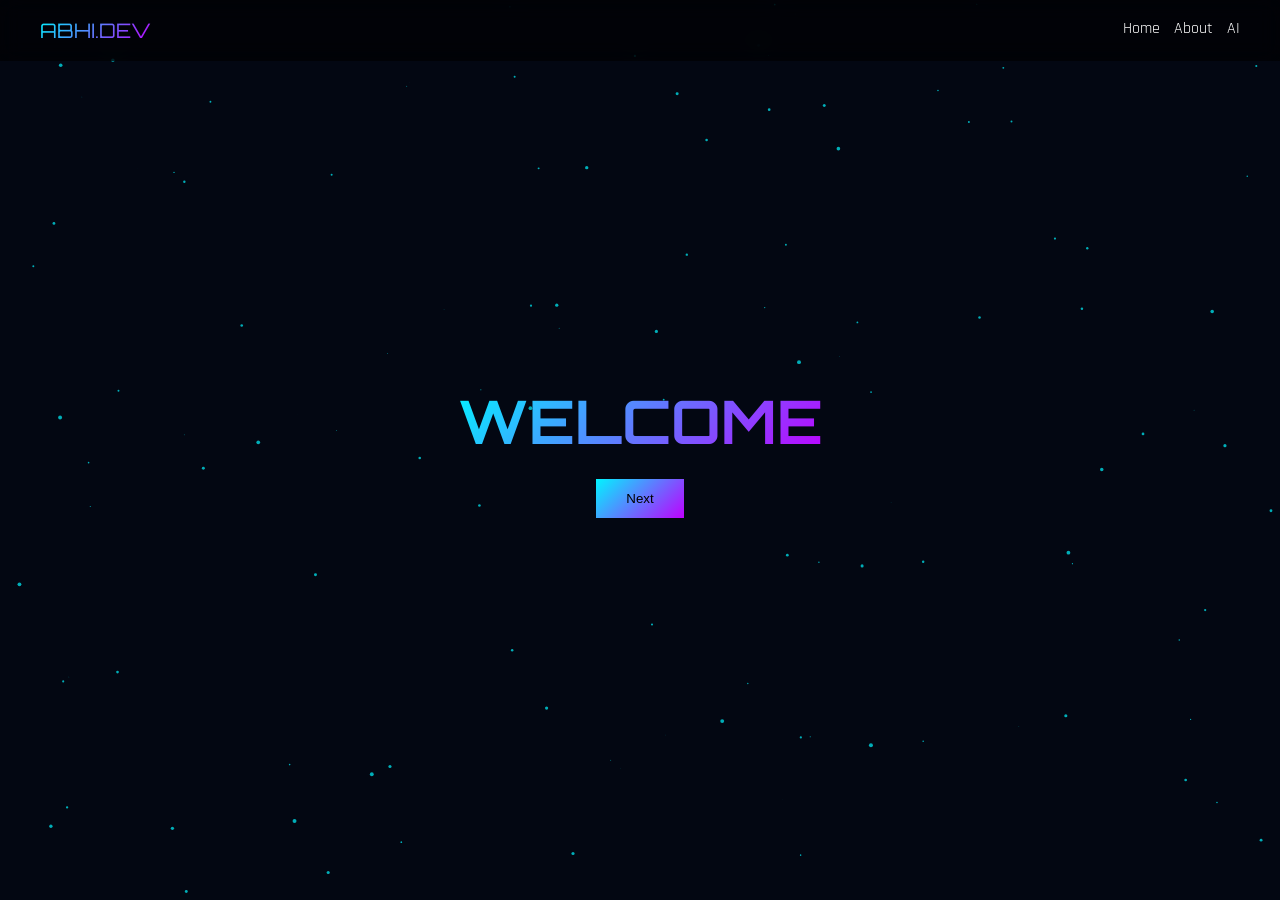
==== index.html @ 085ee29e "cinematic update" ====
<!DOCTYPE html>
<html lang="en">
<head>
<meta charset="UTF-8">
<meta name="viewport" content="width=device-width, initial-scale=1.0">
<title>ABHI.DEV — Advanced</title>

<link href="https://fonts.googleapis.com/css2?family=Orbitron:wght@400;700;900&family=Rajdhani:wght@300;400;600;700&display=swap" rel="stylesheet">

<style>
*{margin:0;padding:0;box-sizing:border-box}

:root{
  --c:#00f5ff;
  --p:#bf00ff;
  --g:#ffd700;
  --o:#ff6b00;
  --dk:#030712;
}

body{
  background:var(--dk);
  color:#fff;
  font-family:'Rajdhani',sans-serif;
  overflow:hidden;
}

/* FIXED GRADIENT */
.gtext{
  background:linear-gradient(135deg,var(--c),var(--p));
  -webkit-background-clip:text;
  background-clip:text;
  -webkit-text-fill-color:transparent;
  color:transparent;
}

/* NAV */
#nav{
  position:fixed;
  top:0;
  width:100%;
  padding:18px 40px;
  display:flex;
  justify-content:space-between;
  background:rgba(0,0,0,0.6);
  backdrop-filter:blur(10px);
  z-index:1000;
}

.nav-btn{
  margin-left:10px;
  cursor:pointer;
}

/* PAGE SYSTEM */
.page{
  position:absolute;
  inset:0;
  display:flex;
  justify-content:center;
  align-items:center;
  flex-direction:column;
  opacity:0;
  transition:0.4s;
}

.page.active{
  opacity:1;
}

/* TITLE */
.title{
  font-size:60px;
  font-family:'Orbitron';
}

/* BUTTON */
.btn{
  margin-top:20px;
  padding:12px 30px;
  border:none;
  cursor:pointer;
  background:linear-gradient(135deg,var(--c),var(--p));
  color:#000;
}

/* CANVAS BG */
canvas{
  position:absolute;
  inset:0;
  z-index:-1;
}
</style>
</head>

<body>

<!-- NAV -->
<div id="nav">
  <div class="gtext title" style="font-size:20px">ABHI.DEV</div>
  <div>
    <span class="nav-btn" onclick="go(0)">Home</span>
    <span class="nav-btn" onclick="go(1)">About</span>
    <span class="nav-btn" onclick="go(2)">AI</span>
  </div>
</div>

<!-- PAGES -->

<div class="page active" id="p0">
  <canvas id="c1"></canvas>
  <h1 class="title gtext">WELCOME</h1>
  <button class="btn" onclick="go(1)">Next</button>
</div>

<div class="page" id="p1">
  <h1 class="title gtext">ABOUT</h1>
  <p>UI/UX • AI • Web</p>
  <button class="btn" onclick="go(2)">Next</button>
</div>

<div class="page" id="p2">
  <h1 class="title gtext">AI SYSTEM</h1>
  <p>Auto Reply + Smart Bot Ready</p>
</div>

<script>

/* PAGE SYSTEM */
let cur=0;
const pages=document.querySelectorAll('.page');

function go(n){
  pages[cur].classList.remove('active');
  cur=n;
  pages[cur].classList.add('active');
}

/* CANVAS ANIMATION */
const c=document.getElementById('c1');
const ctx=c.getContext('2d');

function resize(){
  c.width=window.innerWidth;
  c.height=window.innerHeight;
}
resize();
window.onresize=resize;

let particles=[];
for(let i=0;i<120;i++){
  particles.push({
    x:Math.random()*c.width,
    y:Math.random()*c.height,
    r:Math.random()*2,
    s:Math.random()*1
  });
}

function draw(){
  ctx.clearRect(0,0,c.width,c.height);

  particles.forEach(p=>{
    ctx.fillStyle="rgba(0,245,255,0.7)";
    ctx.beginPath();
    ctx.arc(p.x,p.y,p.r,0,Math.PI*2);
    ctx.fill();

    p.y-=p.s;
    if(p.y<0){
      p.y=c.height;
      p.x=Math.random()*c.width;
    }
  });

  requestAnimationFrame(draw);
}
draw();

</script>

</body>
</html>
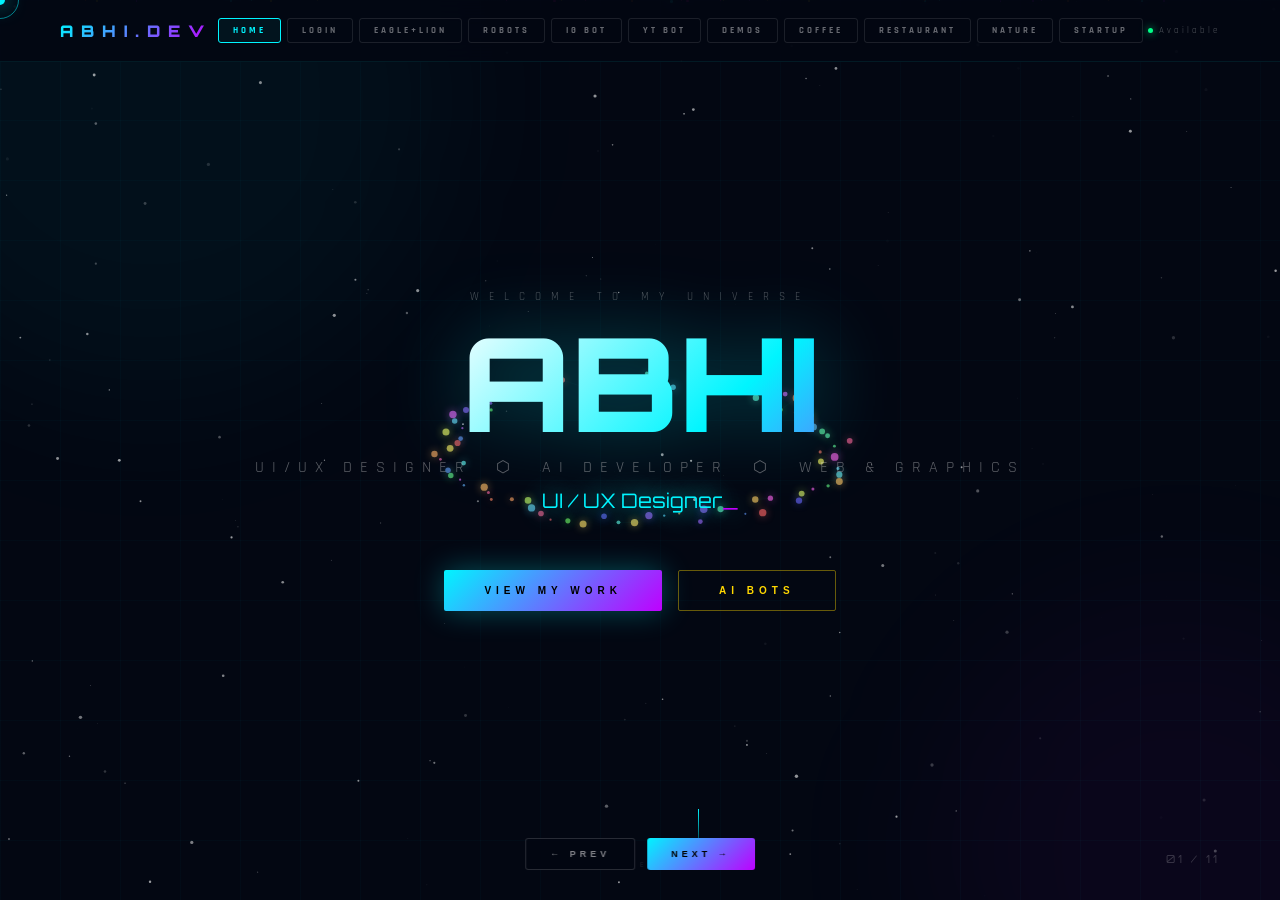
==== commit e7c02844: "mega ultra pro update" ====
--- a/index.html
+++ b/index.html
@@ -3,181 +3,1033 @@
 <head>
 <meta charset="UTF-8">
 <meta name="viewport" content="width=device-width, initial-scale=1.0">
-<title>ABHI.DEV — Advanced</title>
-
-<link href="https://fonts.googleapis.com/css2?family=Orbitron:wght@400;700;900&family=Rajdhani:wght@300;400;600;700&display=swap" rel="stylesheet">
-
+<title>ABHI.DEV — Ultra Pro Portfolio</title>
+<link href="https://fonts.googleapis.com/css2?family=Orbitron:wght@400;700;900&family=Rajdhani:wght@300;400;600;700&family=Cinzel:wght@400;700&display=swap" rel="stylesheet">
 <style>
 *{margin:0;padding:0;box-sizing:border-box}
-
-:root{
-  --c:#00f5ff;
-  --p:#bf00ff;
-  --g:#ffd700;
-  --o:#ff6b00;
-  --dk:#030712;
-}
-
-body{
-  background:var(--dk);
-  color:#fff;
-  font-family:'Rajdhani',sans-serif;
-  overflow:hidden;
-}
-
-/* FIXED GRADIENT */
-.gtext{
-  background:linear-gradient(135deg,var(--c),var(--p));
-  -webkit-background-clip:text;
-  background-clip:text;
-  -webkit-text-fill-color:transparent;
-  color:transparent;
-}
-
+:root{--c:#00f5ff;--p:#bf00ff;--pk:#ff00a8;--g:#ffd700;--o:#ff6b00;--r:#ff2244;--gr:#00ff88;--dk:#030712}
+html,body{width:100%;height:100%;overflow:hidden;background:var(--dk);color:#fff;font-family:'Rajdhani',sans-serif;cursor:none}
+/* CURSOR */
+#cur{position:fixed;width:10px;height:10px;background:var(--c);border-radius:50%;pointer-events:none;z-index:9999;transform:translate(-50%,-50%);box-shadow:0 0 20px var(--c)}
+#cur-r{position:fixed;width:38px;height:38px;border:1px solid rgba(0,245,255,0.5);border-radius:50%;pointer-events:none;z-index:9998;transform:translate(-50%,-50%);transition:all 0.1s}
+/* MAIN CONTAINER */
+#app{position:fixed;inset:0;overflow:hidden}
+/* PAGE SYSTEM */
+.page{position:absolute;inset:0;display:flex;align-items:center;justify-content:center;opacity:0;pointer-events:none;transition:opacity 0.1s}
+.page.active{opacity:1;pointer-events:all}
+/* TRANSITION OVERLAY */
+#trans{position:fixed;inset:0;z-index:5000;pointer-events:none;overflow:hidden}
+.trans-slice{position:absolute;top:0;width:12.5%;height:100%;background:var(--c);transform:scaleY(0);transform-origin:bottom}
 /* NAV */
-#nav{
-  position:fixed;
-  top:0;
-  width:100%;
-  padding:18px 40px;
-  display:flex;
-  justify-content:space-between;
-  background:rgba(0,0,0,0.6);
-  backdrop-filter:blur(10px);
-  z-index:1000;
-}
-
-.nav-btn{
-  margin-left:10px;
-  cursor:pointer;
-}
-
-/* PAGE SYSTEM */
-.page{
-  position:absolute;
-  inset:0;
-  display:flex;
-  justify-content:center;
-  align-items:center;
-  flex-direction:column;
-  opacity:0;
-  transition:0.4s;
-}
-
-.page.active{
-  opacity:1;
-}
-
-/* TITLE */
-.title{
-  font-size:60px;
-  font-family:'Orbitron';
-}
-
-/* BUTTON */
-.btn{
-  margin-top:20px;
-  padding:12px 30px;
-  border:none;
-  cursor:pointer;
-  background:linear-gradient(135deg,var(--c),var(--p));
-  color:#000;
-}
-
-/* CANVAS BG */
-canvas{
-  position:absolute;
-  inset:0;
-  z-index:-1;
-}
+#nav{position:fixed;top:0;width:100%;z-index:1000;padding:18px 60px;display:flex;justify-content:space-between;align-items:center;background:rgba(3,7,18,0.9);backdrop-filter:blur(20px);border-bottom:1px solid rgba(0,245,255,0.08)}
+.logo{font-family:'Orbitron',monospace;font-size:16px;font-weight:900;letter-spacing:8px;background:linear-gradient(135deg,var(--c),var(--p));-webkit-background-clip:text;-webkit-text-fill-color:transparent;cursor:pointer}
+.nav-links{display:flex;gap:6px}
+.nav-btn{padding:6px 14px;border-radius:3px;font-size:9px;letter-spacing:3px;text-transform:uppercase;font-weight:700;cursor:pointer;border:1px solid rgba(255,255,255,0.1);background:transparent;color:rgba(255,255,255,0.4);transition:all 0.3s}
+.nav-btn:hover,.nav-btn.active{border-color:var(--c);color:var(--c);background:rgba(0,245,255,0.05)}
+.nav-status{display:flex;align-items:center;gap:6px;font-size:9px;letter-spacing:3px;color:rgba(255,255,255,0.3)}
+.sdot{width:5px;height:5px;border-radius:50%;background:var(--gr);box-shadow:0 0 8px var(--gr);animation:sdotA 2s infinite}
+@keyframes sdotA{0%,100%{opacity:1}50%{opacity:0.3}}
+/* BG */
+.bg-fixed{position:fixed;inset:0;z-index:0}
+.bg-grid{position:fixed;inset:0;z-index:0;background-image:linear-gradient(rgba(0,245,255,0.025) 1px,transparent 1px),linear-gradient(90deg,rgba(0,245,255,0.025) 1px,transparent 1px);background-size:60px 60px}
+.bg-orb{position:absolute;border-radius:50%;filter:blur(80px);animation:orbD ease-in-out infinite alternate}
+@keyframes orbD{from{transform:scale(1)}to{transform:scale(1.3) translate(15px,15px)}}
+#pts{position:fixed;inset:0;z-index:1;pointer-events:none}
+.pt{position:absolute;border-radius:50%;animation:ptR linear infinite}
+@keyframes ptR{0%{transform:translateY(100vh);opacity:0}10%{opacity:1}90%{opacity:0.3}100%{transform:translateY(-50px);opacity:0}}
+
+/* ============================================
+   PAGE 0 — CINEMATIC INTRO
+   ============================================ */
+#p0{background:transparent;flex-direction:column;text-align:center}
+#p0 canvas{position:absolute;inset:0;z-index:1}
+.intro-content{position:relative;z-index:10;text-align:center}
+.intro-greeting{font-size:11px;letter-spacing:10px;color:rgba(255,255,255,0.3);text-transform:uppercase;margin-bottom:20px;animation:fadeUp 1s 0.5s both}
+.intro-name{font-family:'Orbitron',monospace;font-size:clamp(60px,12vw,130px);font-weight:900;line-height:0.9;margin-bottom:16px;animation:heroIn 1.2s 0.8s cubic-bezier(0.16,1,0.3,1) both}
+.intro-name-text{background:linear-gradient(135deg,#fff 0%,var(--c) 30%,var(--p) 60%,var(--g) 100%);-webkit-background-clip:text;-webkit-text-fill-color:transparent;background-size:300%;animation:nameShift 4s ease infinite;filter:drop-shadow(0 0 40px rgba(0,245,255,0.3))}
+@keyframes nameShift{0%{background-position:0%}50%{background-position:100%}100%{background-position:0%}}
+@keyframes heroIn{from{opacity:0;transform:translateY(60px) scale(0.8)}to{opacity:1;transform:translateY(0) scale(1)}}
+.intro-role{font-size:clamp(11px,1.6vw,16px);letter-spacing:8px;text-transform:uppercase;color:rgba(255,255,255,0.35);margin-bottom:10px;animation:fadeUp 1s 1.2s both}
+.intro-typed{font-family:'Orbitron',monospace;font-size:clamp(13px,1.8vw,20px);color:var(--c);text-shadow:0 0 25px var(--c);margin-bottom:50px;min-height:32px;animation:fadeUp 1s 1.5s both}
+.intro-btns{display:flex;gap:16px;justify-content:center;flex-wrap:wrap;animation:fadeUp 1s 1.8s both}
+.btn-main{padding:14px 40px;border-radius:2px;font-size:10px;letter-spacing:5px;text-transform:uppercase;font-weight:700;cursor:pointer;border:none;background:linear-gradient(135deg,var(--c),var(--p));color:#000;transition:all 0.3s;box-shadow:0 0 30px rgba(0,245,255,0.3)}
+.btn-main:hover{transform:translateY(-4px);box-shadow:0 0 50px rgba(0,245,255,0.6)}
+.btn-ghost2{padding:14px 40px;border-radius:2px;font-size:10px;letter-spacing:5px;text-transform:uppercase;font-weight:700;cursor:pointer;background:transparent;color:var(--g);border:1px solid rgba(255,215,0,0.4);transition:all 0.3s}
+.btn-ghost2:hover{background:rgba(255,215,0,0.08);box-shadow:0 0 30px rgba(255,215,0,0.3);transform:translateY(-4px)}
+@keyframes fadeUp{from{opacity:0;transform:translateY(25px)}to{opacity:1;transform:translateY(0)}}
+/* SCROLL HINT */
+.scroll-hint{position:absolute;bottom:30px;left:50%;transform:translateX(-50%);display:flex;flex-direction:column;align-items:center;gap:6px;z-index:10;animation:fadeUp 1s 2.5s both}
+.sh-line{width:1px;height:45px;background:linear-gradient(var(--c),transparent);animation:shP 2s ease-in-out infinite}
+@keyframes shP{0%,100%{opacity:1;transform:scaleY(1)}50%{opacity:0.3;transform:scaleY(0.5)}}
+.sh-txt{font-size:8px;letter-spacing:5px;color:rgba(255,255,255,0.15);text-transform:uppercase}
+
+/* ============================================
+   PAGE 1 — 3D LOGIN
+   ============================================ */
+#p1{perspective:1000px}
+.login-scene{width:100%;height:100%;display:flex;align-items:center;justify-content:center;position:relative}
+.login-card{width:420px;padding:56px 48px;border-radius:16px;background:rgba(5,8,20,0.95);border:1px solid rgba(0,245,255,0.2);position:relative;overflow:hidden;transform:rotateY(0deg);transition:transform 0.3s;box-shadow:0 0 80px rgba(0,245,255,0.08),0 0 40px rgba(191,0,255,0.05)}
+.login-card:hover{transform:rotateY(3deg) rotateX(2deg)}
+.lc-glow{position:absolute;inset:0;background:conic-gradient(transparent,rgba(0,245,255,0.04),transparent,rgba(191,0,255,0.04),transparent);animation:lcSpin 12s linear infinite}
+@keyframes lcSpin{to{transform:rotate(360deg)}}
+.lc-inner{position:relative;z-index:2}
+.lc-logo{font-family:'Orbitron',monospace;font-size:22px;font-weight:900;letter-spacing:6px;text-align:center;margin-bottom:8px;background:linear-gradient(135deg,var(--c),var(--p));-webkit-background-clip:text;-webkit-text-fill-color:transparent}
+.lc-sub{font-size:10px;letter-spacing:4px;text-align:center;color:rgba(255,255,255,0.3);text-transform:uppercase;margin-bottom:40px}
+.lc-corner{position:absolute;width:16px;height:16px;border-color:var(--c);border-style:solid;opacity:0.5}
+.lc-tl{top:16px;left:16px;border-width:1px 0 0 1px}.lc-tr{top:16px;right:16px;border-width:1px 1px 0 0}
+.lc-bl{bottom:16px;left:16px;border-width:0 0 1px 1px}.lc-br{bottom:16px;right:16px;border-width:0 1px 1px 0}
+.lc-field{margin-bottom:20px}
+.lc-label{font-size:9px;letter-spacing:4px;text-transform:uppercase;color:rgba(0,245,255,0.6);margin-bottom:8px;display:block}
+.lc-input{width:100%;padding:13px 16px;background:rgba(0,245,255,0.04);border:1px solid rgba(0,245,255,0.2);border-radius:4px;color:#fff;font-family:'Rajdhani',sans-serif;font-size:14px;outline:none;transition:all 0.3s}
+.lc-input:focus{border-color:var(--c);box-shadow:0 0 20px rgba(0,245,255,0.1);background:rgba(0,245,255,0.06)}
+.lc-input::placeholder{color:rgba(255,255,255,0.2);font-size:12px}
+.lc-btn{width:100%;padding:14px;border-radius:4px;background:linear-gradient(135deg,var(--c),var(--p));color:#000;font-family:'Orbitron',monospace;font-size:11px;letter-spacing:4px;font-weight:700;cursor:pointer;border:none;margin-top:8px;transition:all 0.3s;text-transform:uppercase}
+.lc-btn:hover{transform:translateY(-2px);box-shadow:0 0 30px rgba(0,245,255,0.4)}
+.lc-divider{text-align:center;margin:24px 0;font-size:10px;letter-spacing:3px;color:rgba(255,255,255,0.2)}
+.lc-social{display:flex;gap:12px}
+.lc-soc-btn{flex:1;padding:11px;border-radius:4px;border:1px solid rgba(255,255,255,0.1);background:transparent;color:rgba(255,255,255,0.5);font-size:10px;letter-spacing:2px;cursor:pointer;transition:all 0.3s;text-transform:uppercase}
+.lc-soc-btn:hover{border-color:var(--c);color:var(--c)}
+.lc-footer{text-align:center;margin-top:24px;font-size:11px;color:rgba(255,255,255,0.3)}
+.lc-footer a{color:var(--c);text-decoration:none;cursor:pointer}
+/* Floating orbs around login */
+.login-orb{position:absolute;border-radius:50%;filter:blur(60px);pointer-events:none;animation:orbD ease-in-out infinite alternate}
+
+/* ============================================
+   PAGE 2 — EAGLE & LION ANIMATION
+   ============================================ */
+#p2 canvas{position:absolute;inset:0;z-index:2}
+.p2-content{position:relative;z-index:10;text-align:center;pointer-events:none}
+.p2-title{font-family:'Orbitron',monospace;font-size:clamp(28px,5vw,60px);font-weight:900;background:linear-gradient(135deg,var(--g),var(--o));-webkit-background-clip:text;-webkit-text-fill-color:transparent;text-shadow:none;margin-bottom:12px}
+.p2-sub{font-size:12px;letter-spacing:6px;color:rgba(255,255,255,0.3);text-transform:uppercase}
+
+/* ============================================
+   PAGE 3 — ROBOTS BATTLE
+   ============================================ */
+#p3 canvas{position:absolute;inset:0;z-index:2}
+.p3-ui{position:relative;z-index:10;text-align:center;pointer-events:none}
+
+/* ============================================
+   PAGE 4 — INSTAGRAM AI BOT
+   ============================================ */
+#p4{flex-direction:column}
+.bot-header{text-align:center;margin-bottom:40px}
+.bot-title{font-family:'Orbitron',monospace;font-size:clamp(22px,3vw,36px);font-weight:900;margin-bottom:8px}
+.ig-title{background:linear-gradient(135deg,#f09433,#e6683c,#dc2743,#cc2366,#bc1888);-webkit-background-clip:text;-webkit-text-fill-color:transparent}
+.bot-desc{font-size:12px;letter-spacing:3px;color:rgba(255,255,255,0.3);text-transform:uppercase}
+.bot-grid{display:grid;grid-template-columns:1fr 1fr;gap:20px;width:100%;max-width:900px}
+.bot-panel{padding:28px;border-radius:10px;background:rgba(5,8,20,0.9);border:1px solid rgba(255,255,255,0.08);position:relative;overflow:hidden}
+.bot-panel::before{content:'';position:absolute;top:0;left:0;right:0;height:1px;background:linear-gradient(90deg,transparent,var(--bp),transparent)}
+.bp-ig{--bp:#e6683c}.bp-ig::before{background:linear-gradient(90deg,transparent,#e6683c,transparent)}
+.bp-tox{--bp:var(--r)}.bp-tox::before{background:linear-gradient(90deg,transparent,var(--r),transparent)}
+.bp-rep{--bp:var(--gr)}.bp-rep::before{background:linear-gradient(90deg,transparent,var(--gr),transparent)}
+.bp-stat{--bp:var(--c)}.bp-stat::before{background:linear-gradient(90deg,transparent,var(--c),transparent)}
+.panel-title{font-family:'Orbitron',monospace;font-size:12px;font-weight:700;letter-spacing:2px;margin-bottom:16px;display:flex;align-items:center;gap:8px}
+.panel-dot{width:8px;height:8px;border-radius:50%;animation:sdotA 1.5s infinite}
+.comment-feed{display:flex;flex-direction:column;gap:8px;max-height:160px;overflow:hidden}
+.comment{display:flex;align-items:flex-start;gap:10px;padding:8px 12px;border-radius:6px;font-size:12px;animation:commentIn 0.5s ease both}
+@keyframes commentIn{from{opacity:0;transform:translateX(-20px)}to{opacity:1;transform:translateX(0)}}
+.comment.toxic{background:rgba(255,34,68,0.08);border:1px solid rgba(255,34,68,0.2)}
+.comment.normal{background:rgba(0,255,136,0.05);border:1px solid rgba(0,255,136,0.1)}
+.comment.deleted{background:rgba(255,34,68,0.04);border:1px solid rgba(255,34,68,0.1);opacity:0.4;text-decoration:line-through}
+.c-avatar{width:28px;height:28px;border-radius:50%;flex-shrink:0;display:flex;align-items:center;justify-content:center;font-size:12px;font-weight:700}
+.c-name{font-size:10px;letter-spacing:1px;font-weight:700;margin-bottom:2px}
+.c-text{color:rgba(255,255,255,0.6);font-size:11px;line-height:1.4}
+.c-badge{font-size:8px;padding:2px 6px;border-radius:3px;margin-left:6px;letter-spacing:1px;vertical-align:middle}
+.badge-toxic{background:rgba(255,34,68,0.2);color:var(--r);border:1px solid rgba(255,34,68,0.3)}
+.badge-del{background:rgba(255,34,68,0.1);color:rgba(255,34,68,0.6)}
+.badge-ok{background:rgba(0,255,136,0.1);color:var(--gr)}
+.reply-preview{margin-top:12px;padding:10px;background:rgba(0,245,255,0.04);border-radius:6px;border:1px solid rgba(0,245,255,0.1)}
+.rp-label{font-size:9px;letter-spacing:3px;color:var(--c);margin-bottom:6px;text-transform:uppercase}
+.rp-text{font-size:12px;color:rgba(255,255,255,0.6);line-height:1.5}
+.typing-dots{display:inline-flex;gap:3px;margin-left:4px}
+.typing-dots span{width:4px;height:4px;border-radius:50%;background:var(--c);animation:tdot 1s ease-in-out infinite}
+.typing-dots span:nth-child(2){animation-delay:0.2s}
+.typing-dots span:nth-child(3){animation-delay:0.4s}
+@keyframes tdot{0%,100%{transform:translateY(0);opacity:0.4}50%{transform:translateY(-4px);opacity:1}}
+.stat-grid{display:grid;grid-template-columns:1fr 1fr;gap:10px}
+.stat-box{padding:14px;background:rgba(0,245,255,0.04);border-radius:6px;border:1px solid rgba(0,245,255,0.1);text-align:center}
+.stat-num{font-family:'Orbitron',monospace;font-size:24px;font-weight:900;color:var(--c);text-shadow:0 0 15px var(--c)}
+.stat-lbl{font-size:9px;letter-spacing:2px;color:rgba(255,255,255,0.3);margin-top:4px;text-transform:uppercase}
+.lang-wrap{display:flex;flex-wrap:wrap;gap:6px;margin-top:10px}
+.lang-tag{padding:3px 10px;border-radius:3px;font-size:9px;letter-spacing:1px;background:rgba(255,255,255,0.04);border:1px solid rgba(255,255,255,0.08);color:rgba(255,255,255,0.4)}
+.lang-tag.active{border-color:var(--gr);color:var(--gr);background:rgba(0,255,136,0.06)}
+
+/* ============================================
+   PAGE 5 — YOUTUBE AI BOT
+   ============================================ */
+#p5{flex-direction:column}
+.yt-title{background:linear-gradient(135deg,#ff0000,#ff4444);-webkit-background-clip:text;-webkit-text-fill-color:transparent}
+.yt-panel{background:rgba(5,8,20,0.9);border:1px solid rgba(255,0,0,0.15);border-radius:10px;padding:24px;position:relative;overflow:hidden}
+.yt-panel::before{content:'';position:absolute;top:0;left:0;right:0;height:1px;background:linear-gradient(90deg,transparent,#ff0000,transparent)}
+.yt-comment{display:flex;gap:10px;padding:10px 12px;border-radius:6px;margin-bottom:8px;font-size:12px;animation:commentIn 0.5s ease both}
+.yt-comment.toxic{background:rgba(255,0,0,0.06);border:1px solid rgba(255,0,0,0.15)}
+.yt-comment.replied{background:rgba(0,255,136,0.04);border:1px solid rgba(0,255,136,0.1)}
+.yt-comment.deleted{opacity:0.3;text-decoration:line-through;background:rgba(255,0,0,0.03)}
+.yt-avatar{width:32px;height:32px;border-radius:50%;display:flex;align-items:center;justify-content:center;font-size:14px;flex-shrink:0}
+.yt-reply{margin-top:8px;padding:8px 12px;background:rgba(255,255,255,0.03);border-radius:4px;border-left:2px solid var(--c);font-size:11px;color:rgba(255,255,255,0.5)}
+.bot-badge{display:inline-flex;align-items:center;gap:4px;padding:2px 8px;border-radius:3px;font-size:8px;letter-spacing:2px;background:rgba(0,245,255,0.08);border:1px solid rgba(0,245,255,0.2);color:var(--c);margin-bottom:12px}
+.bot-badge-dot{width:5px;height:5px;border-radius:50%;background:var(--c);box-shadow:0 0 6px var(--c);animation:sdotA 1s infinite}
+
+/* ============================================
+   PAGE 6 — DEMO WEBSITES (4 types)
+   ============================================ */
+#p6{flex-direction:column;padding-top:80px}
+.demo-grid{display:grid;grid-template-columns:repeat(4,1fr);gap:16px;width:100%;max-width:1200px}
+.demo-card{border-radius:10px;overflow:hidden;cursor:pointer;transition:all 0.4s cubic-bezier(0.16,1,0.3,1);border:1px solid rgba(255,255,255,0.06);position:relative}
+.demo-card:hover{transform:translateY(-12px) scale(1.03)}
+.demo-thumb{height:160px;position:relative;overflow:hidden;display:flex;align-items:center;justify-content:center;font-size:48px}
+.demo-info{padding:16px}
+.demo-type{font-size:8px;letter-spacing:3px;text-transform:uppercase;margin-bottom:6px;display:block}
+.demo-name{font-family:'Orbitron',monospace;font-size:12px;font-weight:700;color:#fff;margin-bottom:4px}
+.demo-desc{font-size:11px;color:rgba(255,255,255,0.4);line-height:1.5}
+.demo-btn{display:block;margin:12px 16px 16px;padding:8px;border-radius:3px;text-align:center;font-size:9px;letter-spacing:3px;text-transform:uppercase;font-weight:700;cursor:pointer;border:none;transition:all 0.3s}
+/* Coffee */
+.dc{--dc:#c8860a}.dc .demo-thumb{background:linear-gradient(135deg,#1a0f00,#2d1800)}.dc .demo-type{color:#c8860a}.dc:hover{border-color:rgba(200,134,10,0.4);box-shadow:0 20px 60px rgba(200,134,10,0.15)}.dc .demo-btn{background:linear-gradient(135deg,#c8860a,#ff6b00);color:#000}
+/* Restaurant */
+.dr{--dr:#ff4444}.dr .demo-thumb{background:linear-gradient(135deg,#180000,#280a0a)}.dr .demo-type{color:#ff4444}.dr:hover{border-color:rgba(255,68,68,0.4);box-shadow:0 20px 60px rgba(255,68,68,0.15)}.dr .demo-btn{background:linear-gradient(135deg,#ff4444,#ff0000);color:#fff}
+/* Nature */
+.dn{--dn:#00ff88}.dn .demo-thumb{background:linear-gradient(135deg,#001a0a,#001f10)}.dn .demo-type{color:#00ff88}.dn:hover{border-color:rgba(0,255,136,0.4);box-shadow:0 20px 60px rgba(0,255,136,0.15)}.dn .demo-btn{background:linear-gradient(135deg,#00ff88,#00cc6a);color:#000}
+/* Tech Startup */
+.dt{--dt:var(--c)}.dt .demo-thumb{background:linear-gradient(135deg,#00080a,#001015)}.dt .demo-type{color:var(--c)}.dt:hover{border-color:rgba(0,245,255,0.4);box-shadow:0 20px 60px rgba(0,245,255,0.15)}.dt .demo-btn{background:linear-gradient(135deg,var(--c),var(--p));color:#000}
+
+/* ============================================
+   PAGE 7 — COFFEE SHOP DEMO
+   ============================================ */
+#p7{flex-direction:column;overflow-y:auto;padding-top:80px}
+.coffee-hero{width:100%;text-align:center;padding:60px 40px;position:relative}
+.coffee-logo{font-family:'Cinzel',serif;font-size:clamp(36px,6vw,72px);font-weight:700;color:var(--g);text-shadow:0 0 40px rgba(255,215,0,0.4),0 0 80px rgba(255,107,0,0.2);letter-spacing:6px;margin-bottom:8px;animation:coffeePulse 3s ease-in-out infinite alternate}
+@keyframes coffeePulse{from{text-shadow:0 0 30px rgba(255,215,0,0.3)}to{text-shadow:0 0 60px rgba(255,215,0,0.7),0 0 100px rgba(255,107,0,0.3)}}
+.coffee-tagline{font-size:14px;letter-spacing:6px;color:rgba(255,200,100,0.5);text-transform:uppercase;margin-bottom:40px}
+.coffee-canvas{display:block;margin:0 auto}
+.coffee-menu{display:grid;grid-template-columns:repeat(3,1fr);gap:20px;max-width:800px;margin:30px auto 0}
+.cm-item{padding:24px;border-radius:10px;background:rgba(20,12,2,0.9);border:1px solid rgba(200,134,10,0.2);text-align:center;transition:all 0.3s;cursor:pointer}
+.cm-item:hover{transform:translateY(-6px);border-color:rgba(200,134,10,0.5);box-shadow:0 15px 40px rgba(200,134,10,0.15)}
+.cm-emoji{font-size:36px;margin-bottom:10px}
+.cm-name{font-family:'Cinzel',serif;font-size:14px;color:var(--g);margin-bottom:4px}
+.cm-desc{font-size:11px;color:rgba(255,200,100,0.4);margin-bottom:10px}
+.cm-price{font-family:'Orbitron',monospace;font-size:18px;color:var(--o);font-weight:700}
+
+/* ============================================
+   PAGE 8 — RESTAURANT DEMO
+   ============================================ */
+#p8{flex-direction:column;overflow-y:auto;padding-top:80px}
+.rest-hero{width:100%;text-align:center;padding:60px 40px}
+.rest-name{font-family:'Cinzel',serif;font-size:clamp(32px,5vw,64px);font-weight:700;background:linear-gradient(135deg,#fff,#ff4444,#ffd700);-webkit-background-clip:text;-webkit-text-fill-color:transparent;letter-spacing:4px;margin-bottom:8px}
+.rest-tag{font-size:12px;letter-spacing:6px;color:rgba(255,68,68,0.5);text-transform:uppercase;margin-bottom:40px}
+.rest-menu{display:grid;grid-template-columns:repeat(2,1fr);gap:20px;max-width:800px;margin:0 auto}
+.rm-item{display:flex;gap:16px;padding:20px;border-radius:10px;background:rgba(20,2,2,0.9);border:1px solid rgba(255,68,68,0.15);transition:all 0.3s;cursor:pointer}
+.rm-item:hover{transform:translateX(6px);border-color:rgba(255,68,68,0.4)}
+.rm-emoji{font-size:40px;flex-shrink:0}
+.rm-info .rm-name{font-family:'Cinzel',serif;font-size:14px;color:#fff;margin-bottom:4px}
+.rm-info .rm-desc{font-size:11px;color:rgba(255,255,255,0.35);margin-bottom:8px;line-height:1.5}
+.rm-price{font-family:'Orbitron',monospace;font-size:16px;color:#ff4444;font-weight:700}
+
+/* ============================================
+   PAGE 9 — NATURE / PORTFOLIO
+   ============================================ */
+#p9 canvas{position:absolute;inset:0;z-index:2}
+.nature-content{position:relative;z-index:10;text-align:center}
+.nature-title{font-family:'Cinzel',serif;font-size:clamp(30px,5vw,64px);font-weight:700;background:linear-gradient(135deg,#00ff88,#00cc6a,#ffffff);-webkit-background-clip:text;-webkit-text-fill-color:transparent;margin-bottom:10px}
+.nature-sub{font-size:12px;letter-spacing:5px;color:rgba(0,255,136,0.4);text-transform:uppercase;margin-bottom:32px}
+
+/* ============================================
+   PAGE 10 — TECH STARTUP DEMO
+   ============================================ */
+#p10{flex-direction:column}
+.startup-hero{text-align:center;max-width:700px}
+.startup-badge{display:inline-block;padding:5px 16px;border-radius:50px;border:1px solid var(--c);font-size:9px;letter-spacing:5px;color:var(--c);text-transform:uppercase;margin-bottom:20px;animation:sdotA 2s infinite}
+.startup-title{font-family:'Orbitron',monospace;font-size:clamp(28px,5vw,60px);font-weight:900;line-height:1.05;margin-bottom:16px}
+.startup-title span{background:linear-gradient(135deg,var(--c),var(--p));-webkit-background-clip:text;-webkit-text-fill-color:transparent}
+.startup-desc{font-size:14px;color:rgba(255,255,255,0.4);line-height:1.8;margin-bottom:36px}
+.startup-stats{display:flex;gap:40px;justify-content:center;margin-bottom:36px}
+.ss-item{text-align:center}
+.ss-num{font-family:'Orbitron',monospace;font-size:32px;font-weight:900;background:linear-gradient(135deg,var(--c),var(--g));-webkit-background-clip:text;-webkit-text-fill-color:transparent}
+.ss-lbl{font-size:9px;letter-spacing:3px;color:rgba(255,255,255,0.3);margin-top:4px;text-transform:uppercase}
+.startup-btns{display:flex;gap:14px;justify-content:center}
+.sb-main{padding:14px 36px;border-radius:3px;background:linear-gradient(135deg,var(--c),var(--p));color:#000;font-size:10px;letter-spacing:4px;text-transform:uppercase;font-weight:700;cursor:pointer;border:none;transition:all 0.3s}
+.sb-main:hover{transform:translateY(-3px);box-shadow:0 0 40px rgba(0,245,255,0.4)}
+.sb-ghost{padding:14px 36px;border-radius:3px;background:transparent;color:var(--c);border:1px solid rgba(0,245,255,0.3);font-size:10px;letter-spacing:4px;text-transform:uppercase;font-weight:700;cursor:pointer;transition:all 0.3s}
+.sb-ghost:hover{background:rgba(0,245,255,0.06)}
+
+/* NEXT/PREV BUTTONS */
+.page-nav{position:fixed;bottom:30px;left:50%;transform:translateX(-50%);display:flex;gap:12px;z-index:2000}
+.pn-btn{padding:10px 24px;border-radius:3px;font-size:9px;letter-spacing:4px;text-transform:uppercase;font-weight:700;cursor:pointer;border:1px solid rgba(255,255,255,0.15);background:rgba(3,7,18,0.8);color:rgba(255,255,255,0.5);transition:all 0.3s;backdrop-filter:blur(10px)}
+.pn-btn:hover{border-color:var(--c);color:var(--c)}
+.pn-btn.next-btn{background:linear-gradient(135deg,var(--c),var(--p));color:#000;border:none}
+.pn-btn.next-btn:hover{transform:translateY(-2px);box-shadow:0 0 20px rgba(0,245,255,0.4)}
+.page-counter{position:fixed;bottom:34px;right:60px;font-family:'Orbitron',monospace;font-size:11px;color:rgba(255,255,255,0.2);z-index:2000;letter-spacing:3px}
 </style>
 </head>
-
 <body>
+<div id="cur"></div><div id="cur-r"></div>
+
+<!-- BG -->
+<div class="bg-fixed">
+  <div class="bg-orb" style="width:600px;height:600px;background:rgba(0,245,255,0.04);top:-200px;left:-150px;animation-duration:9s"></div>
+  <div class="bg-orb" style="width:500px;height:500px;background:rgba(191,0,255,0.04);bottom:-200px;right:-150px;animation-duration:11s"></div>
+</div>
+<div class="bg-grid"></div>
+<div id="pts"></div>
 
 <!-- NAV -->
 <div id="nav">
-  <div class="gtext title" style="font-size:20px">ABHI.DEV</div>
-  <div>
-    <span class="nav-btn" onclick="go(0)">Home</span>
-    <span class="nav-btn" onclick="go(1)">About</span>
-    <span class="nav-btn" onclick="go(2)">AI</span>
-  </div>
-</div>
-
-<!-- PAGES -->
-
+  <div class="logo" onclick="goTo(0)">ABHI.DEV</div>
+  <div class="nav-links">
+    <div class="nav-btn active" onclick="goTo(0)">Home</div>
+    <div class="nav-btn" onclick="goTo(1)">Login</div>
+    <div class="nav-btn" onclick="goTo(2)">Eagle+Lion</div>
+    <div class="nav-btn" onclick="goTo(3)">Robots</div>
+    <div class="nav-btn" onclick="goTo(4)">IG Bot</div>
+    <div class="nav-btn" onclick="goTo(5)">YT Bot</div>
+    <div class="nav-btn" onclick="goTo(6)">Demos</div>
+    <div class="nav-btn" onclick="goTo(7)">Coffee</div>
+    <div class="nav-btn" onclick="goTo(8)">Restaurant</div>
+    <div class="nav-btn" onclick="goTo(9)">Nature</div>
+    <div class="nav-btn" onclick="goTo(10)">Startup</div>
+  </div>
+  <div class="nav-status"><div class="sdot"></div>Available</div>
+</div>
+
+<div id="app">
+<!-- TRANSITION -->
+<div id="trans">
+  <div class="trans-slice" id="ts0"></div><div class="trans-slice" id="ts1"></div>
+  <div class="trans-slice" id="ts2"></div><div class="trans-slice" id="ts3"></div>
+  <div class="trans-slice" id="ts4"></div><div class="trans-slice" id="ts5"></div>
+  <div class="trans-slice" id="ts6"></div><div class="trans-slice" id="ts7"></div>
+</div>
+
+<!-- PAGE 0: INTRO -->
 <div class="page active" id="p0">
-  <canvas id="c1"></canvas>
-  <h1 class="title gtext">WELCOME</h1>
-  <button class="btn" onclick="go(1)">Next</button>
-</div>
-
+  <canvas id="introCanvas" style="position:absolute;inset:0;z-index:1"></canvas>
+  <div class="intro-content">
+    <div class="intro-greeting">Welcome to my Universe</div>
+    <h1 class="intro-name"><span class="intro-name-text">ABHI</span></h1>
+    <p class="intro-role">UI/UX Designer &nbsp;⬡&nbsp; AI Developer &nbsp;⬡&nbsp; Web & Graphics</p>
+    <div class="intro-typed"><span id="typed"></span><span style="color:var(--p);animation:sdotA 1s infinite">_</span></div>
+    <div class="intro-btns">
+      <button class="btn-main" onclick="goTo(6)">View My Work</button>
+      <button class="btn-ghost2" onclick="goTo(4)">AI Bots</button>
+    </div>
+  </div>
+  <div class="scroll-hint"><div class="sh-line"></div><span class="sh-txt">Explore Pages</span></div>
+</div>
+
+<!-- PAGE 1: 3D LOGIN -->
 <div class="page" id="p1">
-  <h1 class="title gtext">ABOUT</h1>
-  <p>UI/UX • AI • Web</p>
-  <button class="btn" onclick="go(2)">Next</button>
-</div>
-
+  <div class="login-orb" style="width:300px;height:300px;background:rgba(0,245,255,0.06);top:10%;left:5%;animation-duration:8s"></div>
+  <div class="login-orb" style="width:250px;height:250px;background:rgba(191,0,255,0.06);bottom:10%;right:5%;animation-duration:10s"></div>
+  <div class="login-card">
+    <div class="lc-glow"></div>
+    <div class="lc-corner lc-tl"></div><div class="lc-corner lc-tr"></div>
+    <div class="lc-corner lc-bl"></div><div class="lc-corner lc-br"></div>
+    <div class="lc-inner">
+      <div class="lc-logo">ABHI.DEV</div>
+      <div class="lc-sub">Secure Portal &nbsp;✦&nbsp; Pro Access</div>
+      <div class="lc-field"><label class="lc-label">Email Address</label><input class="lc-input" type="email" placeholder="your@email.com"></div>
+      <div class="lc-field"><label class="lc-label">Password</label><input class="lc-input" type="password" placeholder="••••••••••"></div>
+      <button class="lc-btn">Access Portal →</button>
+      <div class="lc-divider">or continue with</div>
+      <div class="lc-social">
+        <button class="lc-soc-btn">Google</button>
+        <button class="lc-soc-btn">GitHub</button>
+        <button class="lc-soc-btn">Discord</button>
+      </div>
+      <div class="lc-footer">No account? <a onclick="goTo(10)">Get Started Free</a></div>
+    </div>
+  </div>
+</div>
+
+<!-- PAGE 2: EAGLE + LION -->
 <div class="page" id="p2">
-  <h1 class="title gtext">AI SYSTEM</h1>
-  <p>Auto Reply + Smart Bot Ready</p>
-</div>
+  <canvas id="eagleCanvas" style="position:absolute;inset:0;z-index:2"></canvas>
+  <div class="p2-content">
+    <div class="p2-title">POWER & FREEDOM</div>
+    <div class="p2-sub">Eagle Soars &nbsp;✦&nbsp; Lion Roars</div>
+  </div>
+</div>
+
+<!-- PAGE 3: ROBOTS -->
+<div class="page" id="p3">
+  <canvas id="robotCanvas" style="position:absolute;inset:0;z-index:2"></canvas>
+  <div class="p3-ui">
+    <div style="font-family:'Orbitron',monospace;font-size:clamp(24px,4vw,48px);font-weight:900;background:linear-gradient(135deg,var(--c),var(--p));-webkit-background-clip:text;-webkit-text-fill-color:transparent;margin-bottom:8px">ROBOT DUEL</div>
+    <div style="font-size:11px;letter-spacing:5px;color:rgba(255,255,255,0.3);text-transform:uppercase">AI vs AI — Ultimate Battle</div>
+  </div>
+</div>
+
+<!-- PAGE 4: INSTAGRAM BOT -->
+<div class="page" id="p4" style="padding-top:80px;flex-direction:column">
+  <div class="bot-header">
+    <div class="bot-badge"><div class="bot-badge-dot"></div>AI BOT ACTIVE</div>
+    <div class="bot-title ig-title">Instagram AI Bot</div>
+    <div class="bot-desc">Auto Reply • Toxic Delete • Multi-Language</div>
+  </div>
+  <div class="bot-grid">
+    <div class="bot-panel bp-tox">
+      <div class="panel-title"><div class="panel-dot" style="background:var(--r);box-shadow:0 0 8px var(--r)"></div>Toxic Detection</div>
+      <div class="comment-feed" id="ig-feed"></div>
+    </div>
+    <div class="bot-panel bp-rep">
+      <div class="panel-title"><div class="panel-dot" style="background:var(--gr);box-shadow:0 0 8px var(--gr)"></div>AI Auto Reply</div>
+      <div class="reply-preview">
+        <div class="rp-label">Generating Reply...</div>
+        <div class="rp-text" id="ai-reply">Analyzing sentiment<span class="typing-dots"><span></span><span></span><span></span></span></div>
+      </div>
+      <div style="margin-top:14px">
+        <div style="font-size:9px;letter-spacing:3px;color:rgba(255,255,255,0.3);margin-bottom:10px;text-transform:uppercase">Languages Supported</div>
+        <div class="lang-wrap" id="lang-wrap"></div>
+      </div>
+    </div>
+    <div class="bot-panel bp-stat" style="grid-column:1/-1">
+      <div class="panel-title"><div class="panel-dot" style="background:var(--c);box-shadow:0 0 8px var(--c)"></div>Bot Statistics</div>
+      <div class="stat-grid">
+        <div class="stat-box"><div class="stat-num" id="st1">0</div><div class="stat-lbl">Comments Scanned</div></div>
+        <div class="stat-box"><div class="stat-num" style="color:var(--r);text-shadow:0 0 15px var(--r)" id="st2">0</div><div class="stat-lbl">Toxic Deleted</div></div>
+        <div class="stat-box"><div class="stat-num" style="color:var(--gr);text-shadow:0 0 15px var(--gr)" id="st3">0</div><div class="stat-lbl">Auto Replied</div></div>
+        <div class="stat-box"><div class="stat-num" style="color:var(--g);text-shadow:0 0 15px var(--g)" id="st4">0</div><div class="stat-lbl">Languages Active</div></div>
+      </div>
+    </div>
+  </div>
+</div>
+
+<!-- PAGE 5: YOUTUBE BOT -->
+<div class="page" id="p5" style="padding-top:80px;flex-direction:column">
+  <div class="bot-header">
+    <div class="bot-badge"><div class="bot-badge-dot" style="background:#ff0000;box-shadow:0 0 6px #ff0000"></div>YT BOT ACTIVE</div>
+    <div class="bot-title yt-title">YouTube AI Bot</div>
+    <div class="bot-desc">Smart Replies • Toxic Removal • Global Languages</div>
+  </div>
+  <div style="display:grid;grid-template-columns:1fr 1fr;gap:20px;width:100%;max-width:900px">
+    <div class="yt-panel">
+      <div class="panel-title"><div class="panel-dot" style="background:#ff0000;box-shadow:0 0 8px #ff0000"></div>Live Comment Feed</div>
+      <div id="yt-feed"></div>
+    </div>
+    <div class="yt-panel">
+      <div class="panel-title"><div class="panel-dot" style="background:var(--gr);box-shadow:0 0 8px var(--gr)"></div>Bot Performance</div>
+      <div class="stat-grid">
+        <div class="stat-box"><div class="stat-num" style="color:#ff0000;text-shadow:0 0 15px #ff0000" id="yt1">0</div><div class="stat-lbl">Scanned</div></div>
+        <div class="stat-box"><div class="stat-num" style="color:var(--r);text-shadow:0 0 15px var(--r)" id="yt2">0</div><div class="stat-lbl">Deleted</div></div>
+        <div class="stat-box"><div class="stat-num" style="color:var(--gr);text-shadow:0 0 15px var(--gr)" id="yt3">0</div><div class="stat-lbl">Replied</div></div>
+        <div class="stat-box"><div class="stat-num" style="color:var(--g);text-shadow:0 0 15px var(--g)" id="yt4">47</div><div class="stat-lbl">Languages</div></div>
+      </div>
+      <div style="margin-top:14px;padding:12px;background:rgba(255,0,0,0.04);border-radius:6px;border:1px solid rgba(255,0,0,0.1)">
+        <div style="font-size:9px;letter-spacing:3px;color:rgba(255,0,0,0.6);margin-bottom:8px;text-transform:uppercase">AI Reply Preview</div>
+        <div style="font-size:12px;color:rgba(255,255,255,0.5);line-height:1.5" id="yt-reply">Scanning comment thread<span class="typing-dots"><span></span><span></span><span></span></span></div>
+      </div>
+    </div>
+  </div>
+</div>
+
+<!-- PAGE 6: DEMO GRID -->
+<div class="page" id="p6" style="flex-direction:column;padding-top:80px">
+  <div style="text-align:center;margin-bottom:36px">
+    <div style="font-size:10px;letter-spacing:6px;color:var(--c);text-transform:uppercase;margin-bottom:12px">Client Demos</div>
+    <h2 style="font-family:'Orbitron',monospace;font-size:clamp(24px,4vw,48px);font-weight:900;background:linear-gradient(135deg,#fff,rgba(255,255,255,0.5));-webkit-background-clip:text;-webkit-text-fill-color:transparent">Demo Websites</h2>
+  </div>
+  <div class="demo-grid">
+    <div class="demo-card dc" onclick="goTo(7)">
+      <div class="demo-thumb"><canvas id="coffeeThumb" width="280" height="160"></canvas></div>
+      <div class="demo-info"><span class="demo-type" style="color:#c8860a">Coffee Shop</span><div class="demo-name">Aroma Café</div><div class="demo-desc">Premium coffee experience with 3D menu & atmosphere</div></div>
+      <button class="demo-btn">View Demo →</button>
+    </div>
+    <div class="demo-card dr" onclick="goTo(8)">
+      <div class="demo-thumb"><canvas id="restThumb" width="280" height="160"></canvas></div>
+      <div class="demo-info"><span class="demo-type" style="color:#ff4444">Restaurant</span><div class="demo-name">Spice Palace</div><div class="demo-desc">Fine dining website with animated menu & reservations</div></div>
+      <button class="demo-btn">View Demo →</button>
+    </div>
+    <div class="demo-card dn" onclick="goTo(9)">
+      <div class="demo-thumb"><canvas id="natureThumb" width="280" height="160"></canvas></div>
+      <div class="demo-info"><span class="demo-type" style="color:#00ff88">Nature/Travel</span><div class="demo-name">Wild Earth</div><div class="demo-desc">Nature portfolio with particle animations & parallax</div></div>
+      <button class="demo-btn">View Demo →</button>
+    </div>
+    <div class="demo-card dt" onclick="goTo(10)">
+      <div class="demo-thumb"><canvas id="techThumb" width="280" height="160"></canvas></div>
+      <div class="demo-info"><span class="demo-type" style="color:var(--c)">Tech Startup</span><div class="demo-name">NexGen AI</div><div class="demo-desc">SaaS landing page with 3D elements & conversion focus</div></div>
+      <button class="demo-btn">View Demo →</button>
+    </div>
+  </div>
+</div>
+
+<!-- PAGE 7: COFFEE SHOP -->
+<div class="page" id="p7" style="flex-direction:column;padding-top:80px;overflow-y:auto;background:linear-gradient(180deg,#030712 0%,#0d0600 100%)">
+  <div class="coffee-hero">
+    <div style="font-size:10px;letter-spacing:8px;color:rgba(200,134,10,0.5);text-transform:uppercase;margin-bottom:12px">Est. 2020 &nbsp;✦&nbsp; Hyderabad</div>
+    <div class="coffee-logo">☕ AROMA CAFÉ</div>
+    <div class="coffee-tagline">Where Every Sip Tells a Story</div>
+    <canvas id="coffeeCanvas" class="coffee-canvas" width="300" height="120"></canvas>
+  </div>
+  <div class="coffee-menu">
+    <div class="cm-item"><div class="cm-emoji">☕</div><div class="cm-name">Espresso</div><div class="cm-desc">Rich & Bold Italian Roast</div><div class="cm-price">₹120</div></div>
+    <div class="cm-item"><div class="cm-emoji">🧋</div><div class="cm-name">Caramel Latte</div><div class="cm-desc">Smooth Caramel Heaven</div><div class="cm-price">₹180</div></div>
+    <div class="cm-item"><div class="cm-emoji">🍫</div><div class="cm-name">Mocha Dream</div><div class="cm-desc">Chocolate Coffee Fusion</div><div class="cm-price">₹200</div></div>
+    <div class="cm-item"><div class="cm-emoji">🧊</div><div class="cm-name">Cold Brew</div><div class="cm-desc">Chilled & Refreshing</div><div class="cm-price">₹160</div></div>
+    <div class="cm-item"><div class="cm-emoji">🍰</div><div class="cm-name">Tiramisu</div><div class="cm-desc">Italian Coffee Cake</div><div class="cm-price">₹250</div></div>
+    <div class="cm-item"><div class="cm-emoji">🫖</div><div class="cm-name">Matcha Latte</div><div class="cm-desc">Japanese Green Tea</div><div class="cm-price">₹190</div></div>
+  </div>
+</div>
+
+<!-- PAGE 8: RESTAURANT -->
+<div class="page" id="p8" style="flex-direction:column;padding-top:80px;overflow-y:auto;background:linear-gradient(180deg,#030712 0%,#100000 100%)">
+  <div class="rest-hero">
+    <div style="font-size:10px;letter-spacing:8px;color:rgba(255,68,68,0.4);text-transform:uppercase;margin-bottom:12px">Fine Dining &nbsp;✦&nbsp; Hyderabad</div>
+    <div class="rest-name">🍽️ SPICE PALACE</div>
+    <div class="rest-tag">Authentic Flavors &nbsp;•&nbsp; Royal Experience</div>
+  </div>
+  <div class="rest-menu">
+    <div class="rm-item"><div class="rm-emoji">🍛</div><div class="rm-info"><div class="rm-name">Butter Chicken</div><div class="rm-desc">Creamy tomato gravy with tender chicken</div><div class="rm-price">₹320</div></div></div>
+    <div class="rm-item"><div class="rm-emoji">🫓</div><div class="rm-info"><div class="rm-name">Garlic Naan</div><div class="rm-desc">Fresh tandoor bread with herbs</div><div class="rm-price">₹80</div></div></div>
+    <div class="rm-item"><div class="rm-emoji">🥘</div><div class="rm-info"><div class="rm-name">Biryani Royal</div><div class="rm-desc">Hyderabadi dum biryani, aromatic basmati</div><div class="rm-price">₹380</div></div></div>
+    <div class="rm-item"><div class="rm-emoji">🍢</div><div class="rm-info"><div class="rm-name">Seekh Kebab</div><div class="rm-desc">Minced lamb on skewer, tandoor grilled</div><div class="rm-price">₹280</div></div></div>
+    <div class="rm-item"><div class="rm-emoji">🌮</div><div class="rm-info"><div class="rm-name">Paneer Tikka</div><div class="rm-desc">Cottage cheese marinated & grilled</div><div class="rm-price">₹260</div></div></div>
+    <div class="rm-item"><div class="rm-emoji">🍮</div><div class="rm-info"><div class="rm-name">Gulab Jamun</div><div class="rm-desc">Soft milk dumplings in rose syrup</div><div class="rm-price">₹120</div></div></div>
+  </div>
+</div>
+
+<!-- PAGE 9: NATURE -->
+<div class="page" id="p9">
+  <canvas id="natureCanvas" style="position:absolute;inset:0;z-index:2"></canvas>
+  <div class="nature-content">
+    <div class="nature-title">🌿 WILD EARTH</div>
+    <div class="nature-sub">Experience the Beauty of Nature</div>
+    <button class="btn-main" onclick="goTo(6)" style="margin-top:20px">Back to Demos</button>
+  </div>
+</div>
+
+<!-- PAGE 10: STARTUP -->
+<div class="page" id="p10">
+  <canvas id="startupCanvas" style="position:absolute;inset:0;z-index:2"></canvas>
+  <div class="startup-hero" style="position:relative;z-index:10">
+    <div class="startup-badge">🚀 Now in Beta</div>
+    <h1 class="startup-title">Build Smarter with <span>AI Power</span></h1>
+    <p class="startup-desc">NexGen AI — the platform that automates your workflow, supercharges your team, and delivers results 10x faster than traditional tools.</p>
+    <div class="startup-stats">
+      <div class="ss-item"><div class="ss-num">10K+</div><div class="ss-lbl">Users</div></div>
+      <div class="ss-item"><div class="ss-num">99.9%</div><div class="ss-lbl">Uptime</div></div>
+      <div class="ss-item"><div class="ss-num">50ms</div><div class="ss-lbl">Response</div></div>
+    </div>
+    <div class="startup-btns">
+      <button class="sb-main">Start Free Trial</button>
+      <button class="sb-ghost">Watch Demo</button>
+    </div>
+  </div>
+</div>
+</div><!-- /app -->
+
+<!-- PAGE NAV -->
+<div class="page-nav">
+  <button class="pn-btn" id="prevBtn" onclick="navigate(-1)">← Prev</button>
+  <button class="pn-btn next-btn" id="nextBtn" onclick="navigate(1)">Next →</button>
+</div>
+<div class="page-counter" id="pageCounter">01 / 11</div>
 
 <script>
-
-/* PAGE SYSTEM */
-let cur=0;
-const pages=document.querySelectorAll('.page');
-
-function go(n){
-  pages[cur].classList.remove('active');
-  cur=n;
-  pages[cur].classList.add('active');
-}
-
-/* CANVAS ANIMATION */
-const c=document.getElementById('c1');
-const ctx=c.getContext('2d');
-
-function resize(){
-  c.width=window.innerWidth;
-  c.height=window.innerHeight;
-}
-resize();
-window.onresize=resize;
-
-let particles=[];
-for(let i=0;i<120;i++){
-  particles.push({
-    x:Math.random()*c.width,
-    y:Math.random()*c.height,
-    r:Math.random()*2,
-    s:Math.random()*1
-  });
-}
-
-function draw(){
-  ctx.clearRect(0,0,c.width,c.height);
-
-  particles.forEach(p=>{
-    ctx.fillStyle="rgba(0,245,255,0.7)";
-    ctx.beginPath();
-    ctx.arc(p.x,p.y,p.r,0,Math.PI*2);
-    ctx.fill();
-
-    p.y-=p.s;
-    if(p.y<0){
-      p.y=c.height;
-      p.x=Math.random()*c.width;
+// ============================================================
+// CORE PAGE SYSTEM
+// ============================================================
+let currentPage=0,totalPages=11,transitioning=false;
+const pages=Array.from({length:totalPages},(_,i)=>document.getElementById('p'+i));
+const navBtns=document.querySelectorAll('.nav-btn');
+const slices=Array.from({length:8},(_,i)=>document.getElementById('ts'+i));
+const transColors=[
+  'var(--c)','var(--p)','var(--pk)','var(--g)','var(--o)','var(--r)','var(--gr)','var(--c)',
+  '#ff6b6b','#ffd700','var(--p)','var(--c)'
+];
+
+function goTo(n){
+  if(transitioning||n===currentPage||n<0||n>=totalPages)return;
+  transitioning=true;
+  const color=transColors[n]||'var(--c)';
+  slices.forEach((s,i)=>{s.style.background=color;s.style.transition=`transform ${0.25+i*0.03}s cubic-bezier(0.7,0,0.3,1)`;s.style.transformOrigin='bottom';s.style.transform='scaleY(1)'});
+  setTimeout(()=>{
+    pages[currentPage].classList.remove('active');
+    currentPage=n;
+    pages[currentPage].classList.add('active');
+    navBtns.forEach((b,i)=>b.classList.toggle('active',i===n));
+    document.getElementById('pageCounter').textContent=String(n+1).padStart(2,'0')+' / '+String(totalPages).padStart(2,'0');
+    onPageEnter(n);
+    setTimeout(()=>{
+      slices.forEach((s,i)=>{s.style.transformOrigin='top';s.style.transition=`transform ${0.2+i*0.02}s cubic-bezier(0.7,0,0.3,1) ${i*0.03}s`;s.style.transform='scaleY(0)'});
+      setTimeout(()=>transitioning=false,600);
+    },150);
+  },350);
+}
+function navigate(dir){goTo(currentPage+dir)}
+document.addEventListener('keydown',e=>{if(e.key==='ArrowRight'||e.key==='ArrowDown')navigate(1);if(e.key==='ArrowLeft'||e.key==='ArrowUp')navigate(-1)});
+let touchSX=0;
+document.addEventListener('touchstart',e=>touchSX=e.touches[0].clientX);
+document.addEventListener('touchend',e=>{const dx=e.changedTouches[0].clientX-touchSX;if(Math.abs(dx)>60)navigate(dx<0?1:-1)});
+
+// CURSOR
+const cur=document.getElementById('cur'),ring=document.getElementById('cur-r');
+let mx=0,my=0,rx=0,ry=0;
+document.addEventListener('mousemove',e=>{mx=e.clientX;my=e.clientY;cur.style.left=mx+'px';cur.style.top=my+'px'});
+(function aR(){rx+=(mx-rx)*0.1;ry+=(my-ry)*0.1;ring.style.left=rx+'px';ring.style.top=ry+'px';requestAnimationFrame(aR)})();
+document.addEventListener('mouseover',e=>{if(e.target.matches('a,button,.nav-btn,.demo-card,.cm-item,.rm-item')){cur.style.transform='translate(-50%,-50%) scale(2.5)';ring.style.borderColor='rgba(255,215,0,0.7)'}else{cur.style.transform='translate(-50%,-50%) scale(1)';ring.style.borderColor='rgba(0,245,255,0.5)'}});
+
+// PARTICLES
+const ptc=document.getElementById('pts');
+['#00f5ff','#bf00ff','#ff00a8','#ffd700','#ff6b00'].forEach(c=>{
+  for(let j=0;j<6;j++){const pt=document.createElement('div');pt.className='pt';const s=Math.random()*2.5+0.5;pt.style.cssText=`width:${s}px;height:${s}px;background:${c};left:${Math.random()*100}%;animation-duration:${Math.random()*18+8}s;animation-delay:${Math.random()*12}s;box-shadow:0 0 ${s*5}px ${c}`;ptc.appendChild(pt)}
+});
+
+// ============================================================
+// PAGE ENTER HOOKS
+// ============================================================
+const initialized={};
+function onPageEnter(n){
+  if(!initialized[n]){initialized[n]=true;initPage(n)}
+}
+function initPage(n){
+  if(n===0)initIntro();
+  if(n===2)initEagle();
+  if(n===3)initRobots();
+  if(n===4)initIGBot();
+  if(n===5)initYTBot();
+  if(n===6)initDemoThumbs();
+  if(n===7)initCoffee();
+  if(n===9)initNature();
+  if(n===10)initStartup();
+}
+
+// ============================================================
+// P0: INTRO CANVAS — Particle orbit
+// ============================================================
+function initIntro(){
+  const cv=document.getElementById('introCanvas');cv.width=window.innerWidth;cv.height=window.innerHeight;
+  const ctx=cv.getContext('2d'),W=cv.width,H=cv.height;
+  const stars=Array.from({length:200},()=>({x:Math.random()*W,y:Math.random()*H,r:Math.random()*1.5+0.2,speed:Math.random()*0.3+0.05,twinkle:Math.random()*Math.PI*2}));
+  const orbitPts=Array.from({length:80},(_,i)=>{const a=i/80*Math.PI*2;return{a,r:180+Math.random()*40,speed:0.002+Math.random()*0.001,size:Math.random()*3+1,hue:Math.random()*360}});
+  let t=0;
+  // Typing
+  const phrases=['UI / UX Designer','AI Developer','Web & Graphics','Creative Freelancer','Your Next Partner'];
+  let pi=0,ci=0,del=false;
+  const tel=document.getElementById('typed');
+  function typeIt(){if(!tel)return;const w=phrases[pi];if(!del){tel.textContent=w.slice(0,++ci);if(ci===w.length){del=true;setTimeout(typeIt,2000);return}}else{tel.textContent=w.slice(0,--ci);if(ci===0){del=false;pi=(pi+1)%phrases.length}}setTimeout(typeIt,del?45:100)}
+  typeIt();
+  function frame(){
+    ctx.clearRect(0,0,W,H);
+    // Stars
+    stars.forEach(s=>{s.twinkle+=0.02;const o=0.3+Math.sin(s.twinkle)*0.3;ctx.fillStyle=`rgba(255,255,255,${o})`;ctx.beginPath();ctx.arc(s.x,s.y,s.r,0,Math.PI*2);ctx.fill();s.y-=s.speed;if(s.y<0){s.y=H;s.x=Math.random()*W}});
+    // Orbiting particles
+    const cx=W/2,cy=H/2;
+    orbitPts.forEach(p=>{
+      p.a+=p.speed;
+      const x=cx+p.r*Math.cos(p.a),y=cy+p.r*Math.sin(p.a)*0.35;
+      ctx.shadowBlur=8;ctx.shadowColor=`hsla(${p.hue},100%,70%,0.8)`;
+      ctx.fillStyle=`hsla(${p.hue},100%,70%,0.6)`;
+      ctx.beginPath();ctx.arc(x,y,p.size,0,Math.PI*2);ctx.fill();
+    });
+    // Connections
+    ctx.shadowBlur=0;
+    orbitPts.forEach((a,i)=>{if(i%5===0){const b=orbitPts[(i+1)%orbitPts.length];const ax=cx+a.r*Math.cos(a.a),ay=cy+a.r*Math.sin(a.a)*0.35;const bx=cx+b.r*Math.cos(b.a),by2=cy+b.r*Math.sin(b.a)*0.35;ctx.strokeStyle='rgba(0,245,255,0.05)';ctx.lineWidth=0.5;ctx.beginPath();ctx.moveTo(ax,ay);ctx.lineTo(bx,by2);ctx.stroke()}});
+    t++;requestAnimationFrame(frame);
+  }
+  frame();
+}
+
+// ============================================================
+// P2: EAGLE + LION
+// ============================================================
+function initEagle(){
+  const cv=document.getElementById('eagleCanvas');cv.width=window.innerWidth;cv.height=window.innerHeight;
+  const ctx=cv.getContext('2d'),W=cv.width,H=cv.height;
+  let t=0;
+  // EAGLE path points
+  function drawEagle(ctx,x,y,scale,t){
+    const s=scale;
+    ctx.save();ctx.translate(x,y);
+    // Wing flap
+    const wFlap=Math.sin(t*0.08)*30;
+    ctx.shadowBlur=25;ctx.shadowColor='rgba(255,215,0,0.6)';
+    // Left wing
+    ctx.fillStyle='rgba(180,140,20,0.9)';
+    ctx.beginPath();ctx.moveTo(0,-10*s);ctx.quadraticCurveTo(-80*s,-50*s+wFlap,-140*s,-20*s+wFlap*1.5);ctx.quadraticCurveTo(-100*s,10*s,0,5*s);ctx.fill();
+    // Right wing
+    ctx.beginPath();ctx.moveTo(0,-10*s);ctx.quadraticCurveTo(80*s,-50*s+wFlap,140*s,-20*s+wFlap*1.5);ctx.quadraticCurveTo(100*s,10*s,0,5*s);ctx.fill();
+    // Wing details
+    ctx.strokeStyle='rgba(255,200,50,0.4)';ctx.lineWidth=1;
+    for(let i=0;i<5;i++){ctx.beginPath();ctx.moveTo(-i*20*s,-8*s);ctx.quadraticCurveTo(-40*s-i*15*s,-35*s+wFlap*0.8,-100*s-i*8*s,-15*s+wFlap);ctx.stroke()}
+    for(let i=0;i<5;i++){ctx.beginPath();ctx.moveTo(i*20*s,-8*s);ctx.quadraticCurveTo(40*s+i*15*s,-35*s+wFlap*0.8,100*s+i*8*s,-15*s+wFlap);ctx.stroke()}
+    // Body
+    ctx.fillStyle='rgba(140,100,10,0.95)';ctx.beginPath();ctx.ellipse(0,0,20*s,30*s,0,0,Math.PI*2);ctx.fill();
+    // Head (white)
+    ctx.fillStyle='rgba(240,235,220,0.95)';ctx.beginPath();ctx.ellipse(0,-32*s,14*s,16*s,0,0,Math.PI*2);ctx.fill();
+    // Beak
+    ctx.fillStyle='rgba(255,200,30,0.9)';ctx.beginPath();ctx.moveTo(12*s,-30*s);ctx.lineTo(22*s,-34*s);ctx.lineTo(12*s,-38*s);ctx.fill();
+    // Eye
+    ctx.fillStyle='rgba(255,200,0,0.9)';ctx.beginPath();ctx.arc(8*s,-34*s,3*s,0,Math.PI*2);ctx.fill();
+    ctx.fillStyle='#000';ctx.beginPath();ctx.arc(9*s,-34*s,1.5*s,0,Math.PI*2);ctx.fill();
+    // Talons
+    ctx.strokeStyle='rgba(180,140,20,0.8)';ctx.lineWidth=2*s;
+    ctx.beginPath();ctx.moveTo(-5*s,28*s);ctx.lineTo(-8*s,40*s);ctx.moveTo(-5*s,28*s);ctx.lineTo(-2*s,42*s);ctx.moveTo(5*s,28*s);ctx.lineTo(8*s,40*s);ctx.moveTo(5*s,28*s);ctx.lineTo(2*s,42*s);ctx.stroke();
+    ctx.restore();
+  }
+
+  function drawLion(ctx,x,y,scale,t){
+    const s=scale;
+    ctx.save();ctx.translate(x,y);
+    const roar=Math.sin(t*0.05)*5;
+    ctx.shadowBlur=30;ctx.shadowColor='rgba(255,150,0,0.7)';
+    // MANE (glowing)
+    for(let i=0;i<20;i++){
+      const a=i/20*Math.PI*2;const mr=55*s+Math.sin(t*0.04+i)*8*s;
+      const mx2=Math.cos(a)*mr,my2=Math.sin(a)*mr;
+      const hue=20+Math.sin(t*0.03+i*0.3)*15;
+      ctx.fillStyle=`hsla(${hue},90%,45%,0.7)`;
+      ctx.beginPath();ctx.ellipse(mx2,my2,10*s,18*s,a,0,Math.PI*2);ctx.fill();
     }
-  });
-
-  requestAnimationFrame(draw);
-}
-draw();
-
+    // Face
+    ctx.fillStyle='rgba(220,160,60,0.95)';ctx.beginPath();ctx.ellipse(0,0,48*s,44*s,0,0,Math.PI*2);ctx.fill();
+    // Forehead marking
+    ctx.fillStyle='rgba(180,120,30,0.6)';ctx.beginPath();ctx.ellipse(0,-20*s,20*s,15*s,0,0,Math.PI*2);ctx.fill();
+    // Eyes
+    [[- 18*s,-10*s],[18*s,-10*s]].forEach(([ex,ey])=>{
+      ctx.fillStyle='rgba(255,200,50,0.95)';ctx.beginPath();ctx.ellipse(ex,ey,10*s,8*s,0,0,Math.PI*2);ctx.fill();
+      ctx.fillStyle='rgba(50,20,0,0.9)';ctx.beginPath();ctx.ellipse(ex+1*s,ey,5*s,7*s,0,0,Math.PI*2);ctx.fill();
+      ctx.fillStyle='rgba(255,255,255,0.8)';ctx.beginPath();ctx.arc(ex+3*s,ey-2*s,2*s,0,Math.PI*2);ctx.fill();
+    });
+    // Nose
+    ctx.fillStyle='rgba(180,80,60,0.9)';ctx.beginPath();ctx.ellipse(0,8*s,10*s,7*s,0,0,Math.PI*2);ctx.fill();
+    // Mouth (roar)
+    ctx.strokeStyle='rgba(100,40,20,0.8)';ctx.lineWidth=2*s;
+    ctx.beginPath();ctx.moveTo(-8*s,14*s);ctx.quadraticCurveTo(0,22*s+roar,8*s,14*s);ctx.stroke();
+    // Whisker dots
+    ctx.fillStyle='rgba(255,255,255,0.5)';
+    [[-25*s,5*s],[-30*s,10*s],[-28*s,15*s],[25*s,5*s],[30*s,10*s],[28*s,15*s]].forEach(([wx,wy])=>{ctx.beginPath();ctx.arc(wx,wy,1.5*s,0,Math.PI*2);ctx.fill()});
+    // Ears
+    ctx.fillStyle='rgba(200,140,50,0.9)';
+    [[-40*s,-38*s],[40*s,-38*s]].forEach(([ex,ey])=>{ctx.beginPath();ctx.moveTo(ex,ey);ctx.lineTo(ex-12*s,ey-20*s);ctx.lineTo(ex+12*s,ey-20*s);ctx.fill()});
+    ctx.restore();
+  }
+
+  // Sky gradient
+  function drawSky(ctx,W,H,t){
+    const sky=ctx.createLinearGradient(0,0,0,H);sky.addColorStop(0,'#020408');sky.addColorStop(0.4,'#080510');sky.addColorStop(0.7,'#120800');sky.addColorStop(1,'#1a0c00');ctx.fillStyle=sky;ctx.fillRect(0,0,W,H);
+    // Stars
+    ctx.fillStyle='rgba(255,255,255,0.4)';
+    for(let i=0;i<60;i++){const sx=(i*137)%W,sy=(i*97)%H*0.5;const so=0.3+Math.sin(t*0.03+i)*0.3;ctx.globalAlpha=so;ctx.fillRect(sx,sy,1,1)}ctx.globalAlpha=1;
+    // Ground
+    const grd=ctx.createLinearGradient(0,H*0.7,0,H);grd.addColorStop(0,'rgba(30,15,0,0.8)');grd.addColorStop(1,'rgba(10,5,0,0.95)');ctx.fillStyle=grd;ctx.fillRect(0,H*0.7,W,H*0.3);
+    // Savanna trees (silhouette)
+    ctx.fillStyle='rgba(5,3,0,0.95)';
+    [[W*0.1,H*0.7,60,80],[W*0.85,H*0.7,50,70],[W*0.6,H*0.72,40,60]].forEach(([tx,ty,tw,th])=>{ctx.fillRect(tx-tw/2,ty-th,tw,th)});
+  }
+
+  const eaglePath={x:W*0.3,y:H*0.25,vx:0.8,vy:0.2};
+  function frame(){
+    ctx.clearRect(0,0,W,H);
+    drawSky(ctx,W,H,t);
+    // GOLDEN SUN GLOW
+    const sun=ctx.createRadialGradient(W*0.5,H*0.15,0,W*0.5,H*0.15,200);
+    sun.addColorStop(0,'rgba(255,200,50,0.15)');sun.addColorStop(1,'transparent');
+    ctx.fillStyle=sun;ctx.fillRect(0,0,W,H);
+    // Flying eagle path
+    eaglePath.x+=eaglePath.vx;eaglePath.y+=eaglePath.vy*Math.sin(t*0.01);
+    if(eaglePath.x>W*0.7){eaglePath.vx*=-1}if(eaglePath.x<W*0.2){eaglePath.vx*=-1}
+    const eagleX=W*0.5+Math.sin(t*0.015)*W*0.25,eagleY=H*0.2+Math.sin(t*0.008)*H*0.1;
+    // Eagle glow trail
+    for(let i=5;i>0;i--){
+      const tx2=eagleX-eaglePath.vx*i*8,ty2=eagleY;
+      ctx.globalAlpha=i*0.04;drawEagle(ctx,tx2,ty2,0.9,t);ctx.globalAlpha=1;
+    }
+    drawEagle(ctx,eagleX,eagleY,0.9,t);
+    // LION (static, right side)
+    const lionX=W*0.72,lionY=H*0.72;
+    // Lion body glow
+    ctx.shadowBlur=40;ctx.shadowColor='rgba(255,150,0,0.3)';
+    // Simple body
+    ctx.fillStyle='rgba(180,130,40,0.9)';
+    ctx.beginPath();ctx.ellipse(lionX,lionY+20,70,50,0,0,Math.PI*2);ctx.fill();
+    ctx.shadowBlur=0;
+    drawLion(ctx,lionX,lionY,1,t);
+    // ROAR PARTICLES from lion
+    if(t%3===0){ctx.fillStyle=`rgba(255,${100+Math.random()*100},0,0.4)`;for(let i=0;i<2;i++){const rx=lionX+Math.random()*60-30,ry=lionY-20+Math.random()*20;ctx.beginPath();ctx.arc(rx,ry,Math.random()*3+1,0,Math.PI*2);ctx.fill()}}
+    // POWER TEXT
+    ctx.shadowBlur=20;ctx.shadowColor='rgba(255,200,50,0.8)';
+    ctx.fillStyle='rgba(255,200,50,0.1)';ctx.font=`bold ${80+Math.sin(t*0.02)*5}px Orbitron,monospace`;ctx.textAlign='center';ctx.fillText('POWER',W/2,H*0.92);
+    ctx.shadowBlur=0;ctx.textAlign='left';
+    t++;requestAnimationFrame(frame);
+  }
+  frame();
+}
+
+// ============================================================
+// P3: ROBOT DUEL
+// ============================================================
+function initRobots(){
+  const cv=document.getElementById('robotCanvas');cv.width=window.innerWidth;cv.height=window.innerHeight;
+  const ctx=cv.getContext('2d'),W=cv.width,H=cv.height;
+  let t=0;
+  function drawBot(ctx,x,y,col,flip,t){
+    ctx.save();if(flip){ctx.scale(-1,1);x=-x}
+    const bob=Math.sin(t*0.08)*6;
+    ctx.translate(x,y+bob);
+    ctx.shadowBlur=25;ctx.shadowColor=col;
+    // HEAD
+    ctx.strokeStyle=col;ctx.lineWidth=2.5;
+    ctx.strokeRect(-22,-95,44,36);
+    ctx.fillStyle='rgba(0,0,0,0.5)';ctx.fillRect(-22,-95,44,36);
+    // VISOR
+    const vg=ctx.createLinearGradient(-18,-90,18,-70);vg.addColorStop(0,col);vg.addColorStop(1,'rgba(0,0,0,0.3)');
+    ctx.fillStyle=vg;ctx.fillRect(-18,-90,36,20);
+    // Eyes
+    ctx.shadowBlur=15;ctx.fillStyle='#fff';
+    ctx.beginPath();ctx.arc(-8,-83,5,0,Math.PI*2);ctx.fill();
+    ctx.beginPath();ctx.arc(8,-83,5,0,Math.PI*2);ctx.fill();
+    ctx.fillStyle=col;ctx.beginPath();ctx.arc(-8,-83,3,0,Math.PI*2);ctx.fill();ctx.beginPath();ctx.arc(8,-83,3,0,Math.PI*2);ctx.fill();
+    // CHEST
+    ctx.shadowBlur=20;ctx.shadowColor=col;ctx.strokeStyle=col;ctx.lineWidth=2;
+    ctx.strokeRect(-26,-55,52,50);ctx.fillStyle='rgba(0,0,0,0.6)';ctx.fillRect(-26,-55,52,50);
+    // Chest core
+    const cg=ctx.createRadialGradient(0,-30,0,0,-30,15);cg.addColorStop(0,col);cg.addColorStop(1,'transparent');
+    ctx.fillStyle=cg;ctx.beginPath();ctx.arc(0,-30,15,0,Math.PI*2);ctx.fill();
+    // Circuit lines
+    ctx.shadowBlur=5;ctx.strokeStyle=col;ctx.lineWidth=0.8;ctx.globalAlpha=0.4;
+    ctx.beginPath();ctx.moveTo(-20,-48);ctx.lineTo(-20,-38);ctx.lineTo(-10,-38);ctx.stroke();
+    ctx.beginPath();ctx.moveTo(20,-48);ctx.lineTo(20,-38);ctx.lineTo(10,-38);ctx.stroke();
+    ctx.globalAlpha=1;
+    // ARMS
+    ctx.shadowBlur=15;ctx.strokeStyle=col;ctx.lineWidth=5;
+    const armA=Math.sin(t*0.08)*20;
+    ctx.beginPath();ctx.moveTo(-26,-50);ctx.lineTo(-44,-30+armA);ctx.lineTo(-50,-10+armA);ctx.stroke();
+    ctx.beginPath();ctx.moveTo(26,-50);ctx.lineTo(44,-30-armA);ctx.lineTo(50,-10-armA);ctx.stroke();
+    // Fists
+    ctx.strokeRect(-58,-15-armA,16,14);ctx.strokeRect(42,-15+armA,16,14);
+    // LEGS
+    ctx.lineWidth=6;
+    const legA=Math.sin(t*0.08)*15;
+    ctx.beginPath();ctx.moveTo(-10,-5);ctx.lineTo(-12,30+legA);ctx.lineTo(-14,55+legA);ctx.stroke();
+    ctx.beginPath();ctx.moveTo(10,-5);ctx.lineTo(12,30-legA);ctx.lineTo(14,55-legA);ctx.stroke();
+    // Feet
+    ctx.fillStyle=col;ctx.fillRect(-22,52+legA,18,8);ctx.fillRect(6,52-legA,18,8);
+    ctx.restore();
+  }
+
+  function frame(){
+    ctx.clearRect(0,0,W,H);
+    // BG
+    const bg=ctx.createLinearGradient(0,0,0,H);bg.addColorStop(0,'#000008');bg.addColorStop(0.5,'#050010');bg.addColorStop(1,'#000005');ctx.fillStyle=bg;ctx.fillRect(0,0,W,H);
+    // Grid floor
+    ctx.strokeStyle='rgba(0,245,255,0.05)';ctx.lineWidth=0.5;
+    for(let gx=0;gx<W;gx+=60){ctx.beginPath();ctx.moveTo(gx,H*0.55);ctx.lineTo(W/2+(gx-W/2)*0.5,H);ctx.stroke()}
+    // ENERGY LINE between bots
+    const energyPulse=Math.abs(Math.sin(t*0.06));
+    const eg=ctx.createLinearGradient(W*0.25,H/2,W*0.75,H/2);
+    eg.addColorStop(0,'rgba(0,245,255,0)');eg.addColorStop(0.5,`rgba(255,0,0,${energyPulse*0.8})`);eg.addColorStop(1,'rgba(191,0,255,0)');
+    ctx.shadowBlur=20;ctx.shadowColor='rgba(255,0,0,0.5)';
+    ctx.strokeStyle=eg;ctx.lineWidth=2;
+    ctx.beginPath();ctx.moveTo(W*0.28,H/2-10);ctx.lineTo(W*0.72,H/2-10);ctx.stroke();
+    ctx.shadowBlur=0;
+    // SPARKS
+    if(t%4===0){for(let i=0;i<3;i++){const sx=W/2+Math.random()*40-20,sy=H/2-10+Math.random()*20-10;ctx.fillStyle=`rgba(255,${Math.random()*200},0,${Math.random()})`;ctx.beginPath();ctx.arc(sx,sy,Math.random()*3+1,0,Math.PI*2);ctx.fill()}}
+    // SCAN LINES
+    for(let sy=0;sy<H;sy+=4){ctx.fillStyle='rgba(0,0,0,0.15)';ctx.fillRect(0,sy,W,1)}
+    // Draw bots
+    const b1x=W*0.28,b2x=W*0.72,by=H*0.56;
+    // Bot 1 — Cyan
+    drawBot(ctx,b1x,by,'rgba(0,245,255,0.9)',false,t);
+    // Bot 2 — Purple (flipped)
+    drawBot(ctx,b2x,by,'rgba(191,0,255,0.9)',true,t+20);
+    // GLOW HALOS
+    [['rgba(0,245,255,0.15)',b1x],['rgba(191,0,255,0.15)',b2x]].forEach(([c,bx])=>{
+      const hg=ctx.createRadialGradient(bx,by,0,bx,by,100);hg.addColorStop(0,c);hg.addColorStop(1,'transparent');ctx.fillStyle=hg;ctx.fillRect(bx-100,by-150,200,200);
+    });
+    // VS TEXT
+    ctx.shadowBlur=30;ctx.shadowColor='rgba(255,0,0,0.8)';
+    ctx.font=`bold ${40+Math.sin(t*0.05)*4}px Orbitron,monospace`;ctx.textAlign='center';ctx.fillStyle=`rgba(255,${50+energyPulse*100},0,${0.7+energyPulse*0.3})`;ctx.fillText('VS',W/2,H/2-20);
+    ctx.shadowBlur=0;ctx.textAlign='left';
+    t++;requestAnimationFrame(frame);
+  }
+  frame();
+}
+
+// ============================================================
+// P4: INSTAGRAM BOT
+// ============================================================
+function initIGBot(){
+  const comments=[
+    {user:'@ravi_k',text:'Amazing work! Love this content 🔥',toxic:false,flag:'✅'},
+    {user:'@toxic_user',text:'This is garbage! You suck!!',toxic:true,flag:'🚫'},
+    {user:'@priya_m',text:'Wow so beautiful! Keep it up ❤️',toxic:false,flag:'✅'},
+    {user:'@hater99',text:'Spam spam spam delete this NOW',toxic:true,flag:'🚫'},
+    {user:'@carlos_r',text:'Increíble trabajo amigo! 🌟',toxic:false,flag:'✅'},
+    {user:'@abuse_acc',text:'你真是个傻瓜！ (toxic CN)',toxic:true,flag:'🚫'},
+    {user:'@amara_d',text:'J\'adore ce contenu! Magnifique!',toxic:false,flag:'✅'},
+    {user:'@spam_bot',text:'Click link in bio$$$ scam!!',toxic:true,flag:'🚫'},
+  ];
+  const replies=['Thank you so much! 🙏 Means a lot!','Glad you enjoyed it! Stay tuned for more! ✨','Your support keeps me going! 💪','Amazing comment! You rock! 🌟','Thank you for the love! 🔥'];
+  const langs=['English','Telugu','Hindi','Spanish','French','Japanese','Arabic','Korean','Chinese','German','Portuguese','Italian','Russian','Tamil','Kannada'];
+  const feed=document.getElementById('ig-feed');
+  const aiReply=document.getElementById('ai-reply');
+  const langWrap=document.getElementById('lang-wrap');
+  // Render langs
+  langs.forEach(l=>{const t=document.createElement('div');t.className='lang-tag';t.textContent=l;langWrap.appendChild(t)});
+  // Animate stats
+  let sc=0,dc=0,rc=0;
+  function updateStats(){document.getElementById('st1').textContent=sc;document.getElementById('st2').textContent=dc;document.getElementById('st3').textContent=rc;document.getElementById('st4').textContent=langs.length}
+  let ci2=0;
+  function addComment(){
+    const c=comments[ci2%comments.length];ci2++;sc++;
+    const div=document.createElement('div');div.className='comment '+(c.toxic?'toxic':'normal');
+    div.innerHTML=`<div class="c-avatar" style="background:${c.toxic?'rgba(255,34,68,0.2)':'rgba(0,255,136,0.15)'}">${c.toxic?'👤':'😊'}</div><div><div class="c-name">${c.user}<span class="c-badge ${c.toxic?'badge-toxic':'badge-ok'}">${c.toxic?'TOXIC':'SAFE'}</span></div><div class="c-text">${c.text}</div></div>`;
+    feed.insertBefore(div,feed.firstChild);
+    if(feed.children.length>5)feed.removeChild(feed.lastChild);
+    if(c.toxic){setTimeout(()=>{div.classList.add('deleted');dc++;updateStats()},1200)}
+    else{rc++;const r=replies[Math.floor(Math.random()*replies.length)];aiReply.innerHTML=r;// Activate lang tag
+    const tags=langWrap.querySelectorAll('.lang-tag');tags[Math.floor(Math.random()*tags.length)].classList.add('active');setTimeout(()=>tags.forEach(t=>t.classList.remove('active')),2000)}
+    updateStats();
+  }
+  setInterval(addComment,2000);addComment();
+}
+
+// ============================================================
+// P5: YOUTUBE BOT
+// ============================================================
+function initYTBot(){
+  const comments=[
+    {user:'@gaming_pro',text:'Best video ever! Sub 🔔',toxic:false},
+    {user:'@hate_acc',text:'Disliked. Worst channel EVER',toxic:true},
+    {user:'@keiko_jp',text:'素晴らしい動画！ありがとう！',toxic:false},
+    {user:'@troll99',text:'FAKE FAKE FAKE click bait!!',toxic:true},
+    {user:'@maria_br',text:'Adorei o vídeo! Muito bom! 🇧🇷',toxic:false},
+    {user:'@abuse2',text:'💩💩💩 trash content delete',toxic:true},
+    {user:'@ahmed_ar',text:'محتوى رائع جداً! استمر! 🌟',toxic:false},
+  ];
+  const ytReplies=['Thanks for watching! Subscribe for more! 🔔','Appreciate the love! 🙏','More content coming soon! Stay tuned! 🎬','Thank you! Your support means everything! ❤️'];
+  const feed=document.getElementById('yt-feed');
+  const ytReply=document.getElementById('yt-reply');
+  let ysc=0,ydc=0,yrc=0,yci=0;
+  function updateYT(){document.getElementById('yt1').textContent=ysc;document.getElementById('yt2').textContent=ydc;document.getElementById('yt3').textContent=yrc}
+  function addYTComment(){
+    const c=comments[yci%comments.length];yci++;ysc++;
+    const div=document.createElement('div');div.className='yt-comment '+(c.toxic?'toxic':'replied');
+    const colors=['#ff6b6b','#4ecdc4','#45b7d1','#96ceb4','#ffeaa7','#dda0dd','#98d8c8'];
+    const color=colors[yci%colors.length];
+    div.innerHTML=`<div class="yt-avatar" style="background:${color}20;border:1px solid ${color}40">${c.user[1].toUpperCase()}</div><div><div style="font-size:10px;font-weight:700;color:${color};margin-bottom:3px">${c.user} <span class="c-badge ${c.toxic?'badge-toxic':'badge-ok'}">${c.toxic?'TOXIC':'CLEAN'}</span></div><div style="font-size:12px;color:rgba(255,255,255,0.6)">${c.text}</div></div>`;
+    feed.insertBefore(div,feed.firstChild);
+    if(feed.children.length>5)feed.removeChild(feed.lastChild);
+    if(c.toxic){setTimeout(()=>{div.classList.add('deleted');ydc++;updateYT()},1500)}
+    else{yrc++;ytReply.textContent=ytReplies[Math.floor(Math.random()*ytReplies.length)]}
+    updateYT();
+  }
+  setInterval(addYTComment,2500);addYTComment();
+}
+
+// ============================================================
+// P6: DEMO THUMBNAILS
+// ============================================================
+function initDemoThumbs(){
+  // Coffee
+  const cc=document.getElementById('coffeeThumb');if(cc){const ctx=cc.getContext('2d');const g=ctx.createLinearGradient(0,0,0,160);g.addColorStop(0,'#1a0f00');g.addColorStop(1,'#2d1800');ctx.fillStyle=g;ctx.fillRect(0,0,280,160);ctx.shadowBlur=30;ctx.shadowColor='rgba(200,134,10,0.8)';ctx.font='56px serif';ctx.textAlign='center';ctx.fillText('☕',140,100);ctx.fillStyle='rgba(200,134,10,0.6)';ctx.font='bold 14px Orbitron,monospace';ctx.fillText('AROMA CAFÉ',140,140);}
+  // Restaurant
+  const rc=document.getElementById('restThumb');if(rc){const ctx=rc.getContext('2d');const g=ctx.createLinearGradient(0,0,0,160);g.addColorStop(0,'#180000');g.addColorStop(1,'#280a0a');ctx.fillStyle=g;ctx.fillRect(0,0,280,160);ctx.shadowBlur=30;ctx.shadowColor='rgba(255,68,68,0.8)';ctx.font='52px serif';ctx.textAlign='center';ctx.fillText('🍽️',140,95);ctx.fillStyle='rgba(255,68,68,0.6)';ctx.font='bold 13px Orbitron,monospace';ctx.fillText('SPICE PALACE',140,135);}
+  // Nature
+  const nc=document.getElementById('natureThumb');if(nc){const ctx=nc.getContext('2d');const g=ctx.createLinearGradient(0,0,0,160);g.addColorStop(0,'#001a0a');g.addColorStop(1,'#001f10');ctx.fillStyle=g;ctx.fillRect(0,0,280,160);ctx.shadowBlur=30;ctx.shadowColor='rgba(0,255,136,0.8)';ctx.font='52px serif';ctx.textAlign='center';ctx.fillText('🌿',140,95);ctx.fillStyle='rgba(0,255,136,0.6)';ctx.font='bold 13px Orbitron,monospace';ctx.fillText('WILD EARTH',140,135);}
+  // Tech
+  const tc=document.getElementById('techThumb');if(tc){const ctx=tc.getContext('2d');const g=ctx.createLinearGradient(0,0,0,160);g.addColorStop(0,'#00080a');g.addColorStop(1,'#001015');ctx.fillStyle=g;ctx.fillRect(0,0,280,160);ctx.shadowBlur=30;ctx.shadowColor='rgba(0,245,255,0.8)';ctx.font='52px serif';ctx.textAlign='center';ctx.fillText('🚀',140,95);ctx.fillStyle='rgba(0,245,255,0.6)';ctx.font='bold 13px Orbitron,monospace';ctx.fillText('NEXGEN AI',140,135);}
+}
+
+// ============================================================
+// P7: COFFEE CANVAS ANIMATION
+// ============================================================
+function initCoffee(){
+  const cv=document.getElementById('coffeeCanvas');if(!cv)return;
+  const ctx=cv.getContext('2d'),W=300,H=120;
+  let t=0;
+  function frame(){
+    ctx.clearRect(0,0,W,H);
+    // Cup
+    ctx.shadowBlur=20;ctx.shadowColor='rgba(200,134,10,0.6)';
+    ctx.strokeStyle='rgba(200,134,10,0.8)';ctx.lineWidth=2;
+    ctx.beginPath();ctx.moveTo(100,20);ctx.lineTo(108,90);ctx.lineTo(192,90);ctx.lineTo(200,20);ctx.closePath();ctx.stroke();ctx.fillStyle='rgba(20,10,0,0.8)';ctx.fill();
+    // Handle
+    ctx.beginPath();ctx.arc(210,60,20,Math.PI*1.5,Math.PI*0.5);ctx.stroke();
+    // Coffee liquid
+    const liq=ctx.createLinearGradient(110,40,190,80);liq.addColorStop(0,'rgba(80,40,10,0.9)');liq.addColorStop(1,'rgba(50,25,5,0.9)');ctx.fillStyle=liq;ctx.fillRect(108,50,184,38);
+    // Steam wisps
+    for(let i=0;i<3;i++){
+      const sx=130+i*25+Math.sin(t*0.05+i)*8;
+      const sy=20-Math.sin(t*0.03+i*2)*15;
+      ctx.shadowBlur=8;ctx.shadowColor='rgba(255,200,100,0.4)';
+      ctx.strokeStyle=`rgba(255,200,100,${0.3-i*0.05})`;ctx.lineWidth=1.5;
+      ctx.beginPath();ctx.moveTo(sx,20);ctx.quadraticCurveTo(sx+10,10+sy,sx-5,sy-10);ctx.stroke();
+    }
+    // Foam circles on top
+    ctx.shadowBlur=5;
+    [[140,55,8,'rgba(200,160,80,0.4)'],[160,58,6,'rgba(180,140,60,0.3)'],[150,50,5,'rgba(220,180,100,0.3)']].forEach(([x,y,r,c])=>{ctx.fillStyle=c;ctx.beginPath();ctx.arc(x,y,r,0,Math.PI*2);ctx.fill()});
+    t++;requestAnimationFrame(frame);
+  }
+  frame();
+}
+
+// ============================================================
+// P9: NATURE CANVAS
+// ============================================================
+function initNature(){
+  const cv=document.getElementById('natureCanvas');cv.width=window.innerWidth;cv.height=window.innerHeight;
+  const ctx=cv.getContext('2d'),W=cv.width,H=cv.height;
+  const particles=Array.from({length:150},()=>({x:Math.random()*W,y:Math.random()*H,r:Math.random()*3+0.5,vx:(Math.random()-0.5)*0.5,vy:-Math.random()*0.8-0.2,life:Math.random()*100,maxLife:100+Math.random()*100,hue:80+Math.random()*60}));
+  const trees=Array.from({length:8},(_,i)=>({x:(i+0.5)*(W/8)+(Math.random()-0.5)*40,h:80+Math.random()*120,trunk:8+Math.random()*6}));
+  let t=0;
+  function frame(){
+    ctx.clearRect(0,0,W,H);
+    // SKY
+    const sky=ctx.createLinearGradient(0,0,0,H);sky.addColorStop(0,'#010804');sky.addColorStop(0.5,'#020f06');sky.addColorStop(0.7,'#051a0a');sky.addColorStop(1,'#0a2010');ctx.fillStyle=sky;ctx.fillRect(0,0,W,H);
+    // Moon
+    ctx.shadowBlur=30;ctx.shadowColor='rgba(200,255,200,0.4)';ctx.fillStyle='rgba(200,255,200,0.15)';ctx.beginPath();ctx.arc(W*0.8,H*0.15,40,0,Math.PI*2);ctx.fill();ctx.shadowBlur=0;
+    // Stars
+    for(let i=0;i<80;i++){const sx=(i*137.5)%W,sy=(i*97.3)%H*0.6;const so=0.4+Math.sin(t*0.02+i)*0.3;ctx.fillStyle=`rgba(200,255,200,${so})`;ctx.fillRect(sx,sy,1,1)}
+    // Trees
+    trees.forEach(tr=>{
+      // Trunk
+      ctx.fillStyle='rgba(20,10,5,0.9)';ctx.fillRect(tr.x-tr.trunk/2,H-tr.h-30,tr.trunk,tr.h+30);
+      // Canopy
+      ctx.shadowBlur=15;ctx.shadowColor='rgba(0,255,136,0.3)';
+      ctx.fillStyle='rgba(0,80,30,0.85)';
+      ctx.beginPath();ctx.arc(tr.x,H-tr.h-50,50+Math.sin(t*0.01+tr.x)*5,0,Math.PI*2);ctx.fill();
+      ctx.fillStyle='rgba(0,120,50,0.7)';
+      ctx.beginPath();ctx.arc(tr.x,H-tr.h-70,35,0,Math.PI*2);ctx.fill();
+    });
+    // FIREFLIES / particles
+    particles.forEach(p=>{
+      p.life++;if(p.life>p.maxLife){p.life=0;p.x=Math.random()*W;p.y=H*0.6+Math.random()*H*0.4}
+      p.x+=p.vx+Math.sin(t*0.02+p.y)*0.3;p.y+=p.vy;
+      const lo=Math.sin(p.life/p.maxLife*Math.PI);
+      ctx.shadowBlur=10;ctx.shadowColor=`hsla(${p.hue},100%,70%,${lo*0.8})`;
+      ctx.fillStyle=`hsla(${p.hue},100%,70%,${lo*0.8})`;
+      ctx.beginPath();ctx.arc(p.x,p.y,p.r*lo,0,Math.PI*2);ctx.fill();
+    });
+    // Ground
+    ctx.shadowBlur=0;const grd=ctx.createLinearGradient(0,H-40,0,H);grd.addColorStop(0,'rgba(0,40,15,0.8)');grd.addColorStop(1,'rgba(0,20,8,0.95)');ctx.fillStyle=grd;ctx.fillRect(0,H-40,W,40);
+    t++;requestAnimationFrame(frame);
+  }
+  frame();
+}
+
+// ============================================================
+// P10: STARTUP CANVAS
+// ============================================================
+function initStartup(){
+  const cv=document.getElementById('startupCanvas');cv.width=window.innerWidth;cv.height=window.innerHeight;
+  const ctx=cv.getContext('2d'),W=cv.width,H=cv.height;
+  const nodes=Array.from({length:30},()=>({x:Math.random()*W,y:Math.random()*H,vx:(Math.random()-0.5)*0.4,vy:(Math.random()-0.5)*0.4,r:Math.random()*3+1,hue:180+Math.random()*60}));
+  let t=0;
+  function frame(){
+    ctx.clearRect(0,0,W,H);
+    // BG
+    const bg=ctx.createLinearGradient(0,0,W,H);bg.addColorStop(0,'#020508');bg.addColorStop(1,'#050210');ctx.fillStyle=bg;ctx.fillRect(0,0,W,H);
+    // Connections
+    nodes.forEach((a,i)=>{nodes.slice(i+1).forEach(b=>{const d=Math.hypot(a.x-b.x,a.y-b.y);if(d<180){ctx.strokeStyle=`rgba(0,245,255,${(1-d/180)*0.1})`;ctx.lineWidth=0.5;ctx.beginPath();ctx.moveTo(a.x,a.y);ctx.lineTo(b.x,b.y);ctx.stroke()}})});
+    // Nodes
+    nodes.forEach(n=>{n.x+=n.vx;n.y+=n.vy;if(n.x<0||n.x>W)n.vx*=-1;if(n.y<0||n.y>H)n.vy*=-1;ctx.shadowBlur=12;ctx.shadowColor=`hsla(${n.hue},100%,70%,0.6)`;ctx.fillStyle=`hsla(${n.hue},100%,70%,0.7)`;ctx.beginPath();ctx.arc(n.x,n.y,n.r,0,Math.PI*2);ctx.fill()});
+    t++;requestAnimationFrame(frame);
+  }
+  frame();
+}
+
+// INIT
+initPage(0);
 </script>
-
 </body>
 </html>
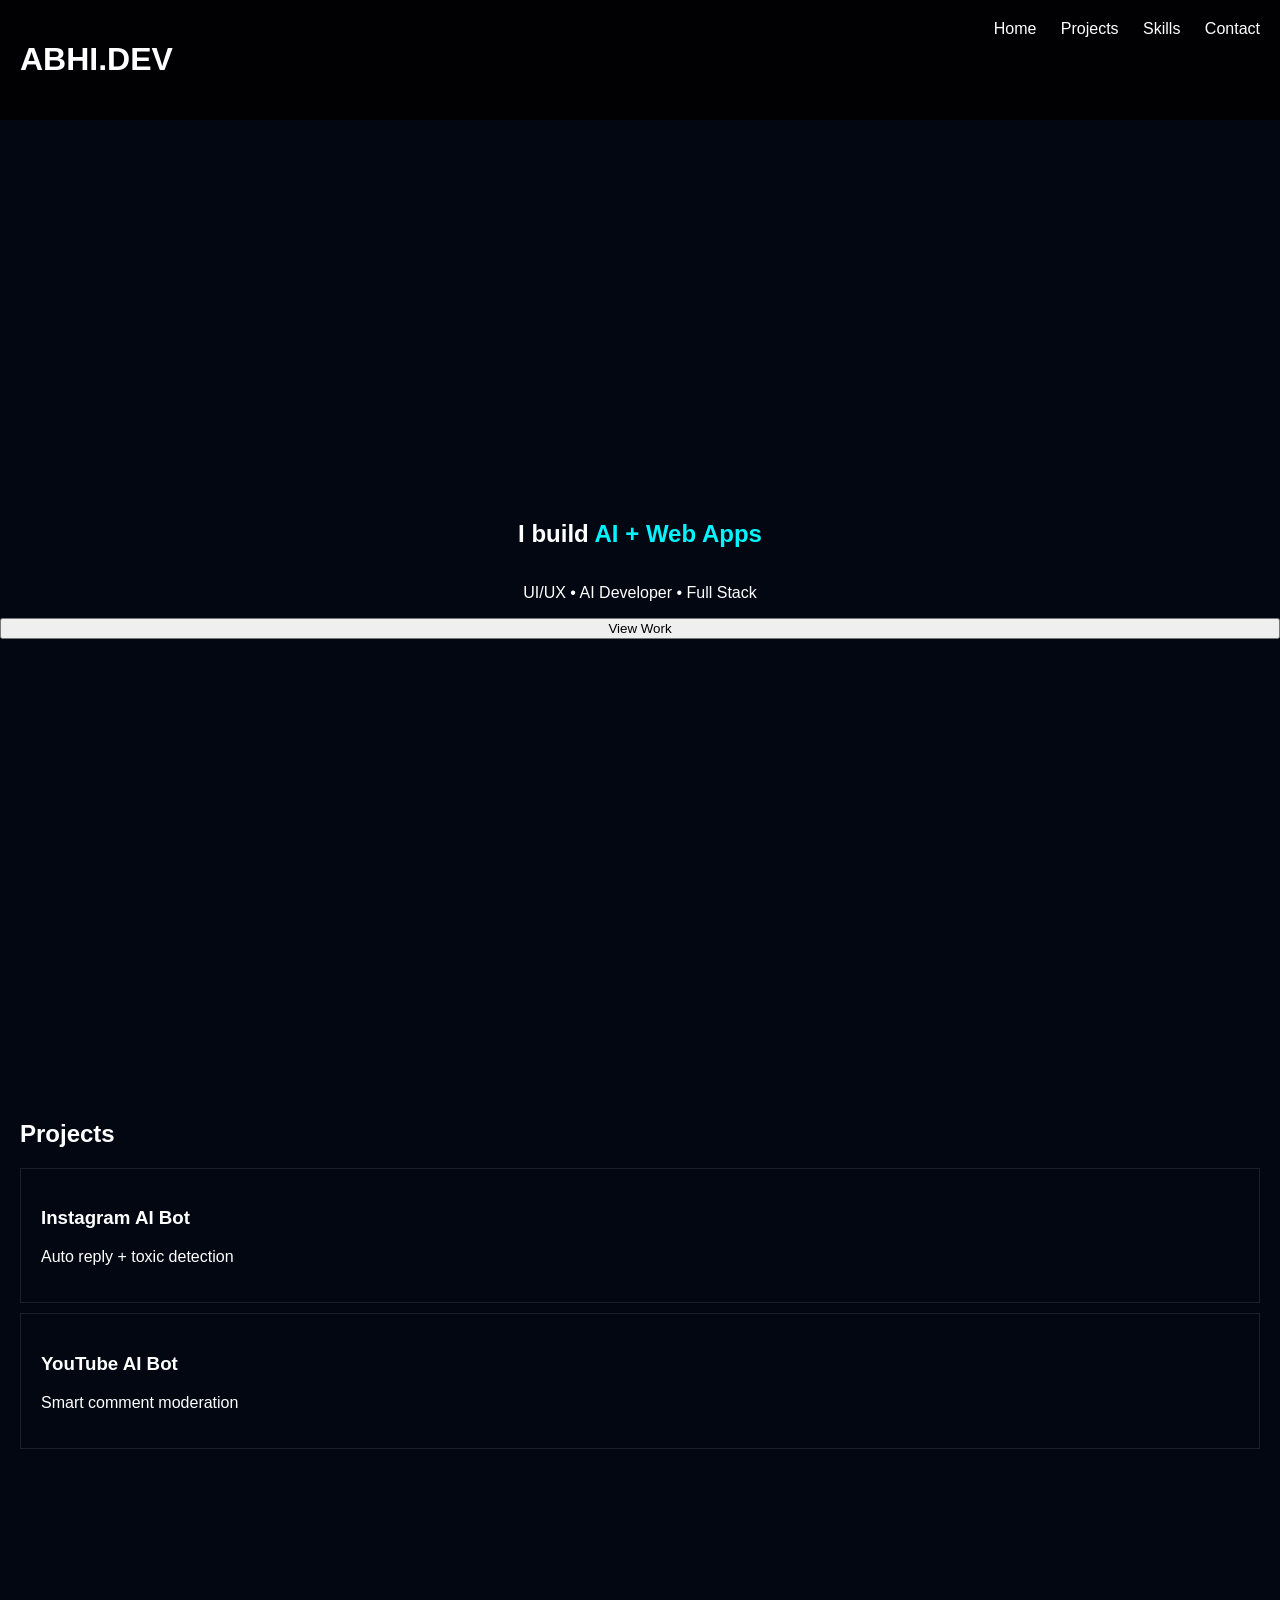
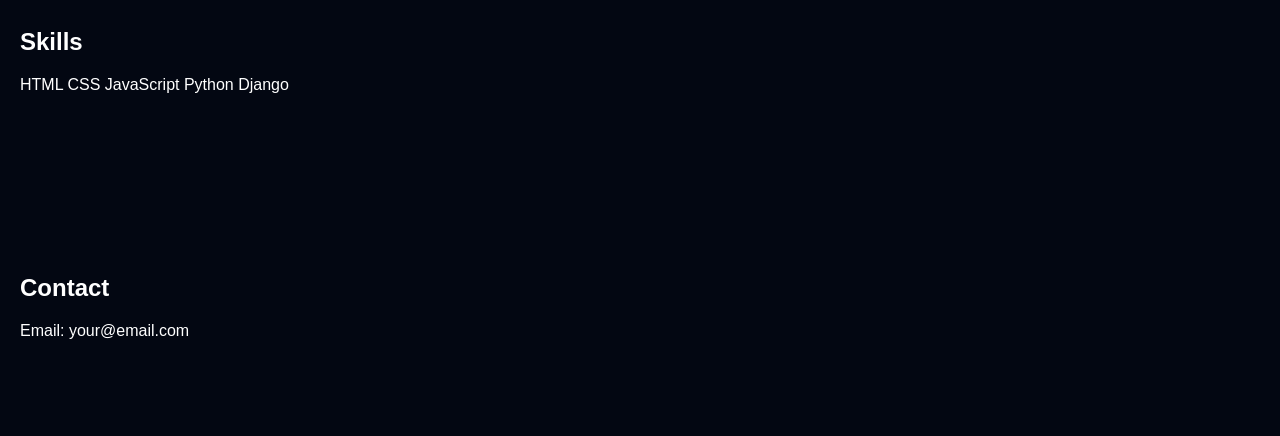
==== commit 50770991: "mega ultra pro update" ====
--- a/index.html
+++ b/index.html
@@ -1,1035 +1,61 @@
 <!DOCTYPE html>
 <html lang="en">
 <head>
-<meta charset="UTF-8">
-<meta name="viewport" content="width=device-width, initial-scale=1.0">
-<title>ABHI.DEV — Ultra Pro Portfolio</title>
-<link href="https://fonts.googleapis.com/css2?family=Orbitron:wght@400;700;900&family=Rajdhani:wght@300;400;600;700&family=Cinzel:wght@400;700&display=swap" rel="stylesheet">
-<style>
-*{margin:0;padding:0;box-sizing:border-box}
-:root{--c:#00f5ff;--p:#bf00ff;--pk:#ff00a8;--g:#ffd700;--o:#ff6b00;--r:#ff2244;--gr:#00ff88;--dk:#030712}
-html,body{width:100%;height:100%;overflow:hidden;background:var(--dk);color:#fff;font-family:'Rajdhani',sans-serif;cursor:none}
-/* CURSOR */
-#cur{position:fixed;width:10px;height:10px;background:var(--c);border-radius:50%;pointer-events:none;z-index:9999;transform:translate(-50%,-50%);box-shadow:0 0 20px var(--c)}
-#cur-r{position:fixed;width:38px;height:38px;border:1px solid rgba(0,245,255,0.5);border-radius:50%;pointer-events:none;z-index:9998;transform:translate(-50%,-50%);transition:all 0.1s}
-/* MAIN CONTAINER */
-#app{position:fixed;inset:0;overflow:hidden}
-/* PAGE SYSTEM */
-.page{position:absolute;inset:0;display:flex;align-items:center;justify-content:center;opacity:0;pointer-events:none;transition:opacity 0.1s}
-.page.active{opacity:1;pointer-events:all}
-/* TRANSITION OVERLAY */
-#trans{position:fixed;inset:0;z-index:5000;pointer-events:none;overflow:hidden}
-.trans-slice{position:absolute;top:0;width:12.5%;height:100%;background:var(--c);transform:scaleY(0);transform-origin:bottom}
-/* NAV */
-#nav{position:fixed;top:0;width:100%;z-index:1000;padding:18px 60px;display:flex;justify-content:space-between;align-items:center;background:rgba(3,7,18,0.9);backdrop-filter:blur(20px);border-bottom:1px solid rgba(0,245,255,0.08)}
-.logo{font-family:'Orbitron',monospace;font-size:16px;font-weight:900;letter-spacing:8px;background:linear-gradient(135deg,var(--c),var(--p));-webkit-background-clip:text;-webkit-text-fill-color:transparent;cursor:pointer}
-.nav-links{display:flex;gap:6px}
-.nav-btn{padding:6px 14px;border-radius:3px;font-size:9px;letter-spacing:3px;text-transform:uppercase;font-weight:700;cursor:pointer;border:1px solid rgba(255,255,255,0.1);background:transparent;color:rgba(255,255,255,0.4);transition:all 0.3s}
-.nav-btn:hover,.nav-btn.active{border-color:var(--c);color:var(--c);background:rgba(0,245,255,0.05)}
-.nav-status{display:flex;align-items:center;gap:6px;font-size:9px;letter-spacing:3px;color:rgba(255,255,255,0.3)}
-.sdot{width:5px;height:5px;border-radius:50%;background:var(--gr);box-shadow:0 0 8px var(--gr);animation:sdotA 2s infinite}
-@keyframes sdotA{0%,100%{opacity:1}50%{opacity:0.3}}
-/* BG */
-.bg-fixed{position:fixed;inset:0;z-index:0}
-.bg-grid{position:fixed;inset:0;z-index:0;background-image:linear-gradient(rgba(0,245,255,0.025) 1px,transparent 1px),linear-gradient(90deg,rgba(0,245,255,0.025) 1px,transparent 1px);background-size:60px 60px}
-.bg-orb{position:absolute;border-radius:50%;filter:blur(80px);animation:orbD ease-in-out infinite alternate}
-@keyframes orbD{from{transform:scale(1)}to{transform:scale(1.3) translate(15px,15px)}}
-#pts{position:fixed;inset:0;z-index:1;pointer-events:none}
-.pt{position:absolute;border-radius:50%;animation:ptR linear infinite}
-@keyframes ptR{0%{transform:translateY(100vh);opacity:0}10%{opacity:1}90%{opacity:0.3}100%{transform:translateY(-50px);opacity:0}}
+  <meta charset="UTF-8">
+  <meta name="viewport" content="width=device-width, initial-scale=1.0">
+  <title>Abhi Portfolio</title>
 
-/* ============================================
-   PAGE 0 — CINEMATIC INTRO
-   ============================================ */
-#p0{background:transparent;flex-direction:column;text-align:center}
-#p0 canvas{position:absolute;inset:0;z-index:1}
-.intro-content{position:relative;z-index:10;text-align:center}
-.intro-greeting{font-size:11px;letter-spacing:10px;color:rgba(255,255,255,0.3);text-transform:uppercase;margin-bottom:20px;animation:fadeUp 1s 0.5s both}
-.intro-name{font-family:'Orbitron',monospace;font-size:clamp(60px,12vw,130px);font-weight:900;line-height:0.9;margin-bottom:16px;animation:heroIn 1.2s 0.8s cubic-bezier(0.16,1,0.3,1) both}
-.intro-name-text{background:linear-gradient(135deg,#fff 0%,var(--c) 30%,var(--p) 60%,var(--g) 100%);-webkit-background-clip:text;-webkit-text-fill-color:transparent;background-size:300%;animation:nameShift 4s ease infinite;filter:drop-shadow(0 0 40px rgba(0,245,255,0.3))}
-@keyframes nameShift{0%{background-position:0%}50%{background-position:100%}100%{background-position:0%}}
-@keyframes heroIn{from{opacity:0;transform:translateY(60px) scale(0.8)}to{opacity:1;transform:translateY(0) scale(1)}}
-.intro-role{font-size:clamp(11px,1.6vw,16px);letter-spacing:8px;text-transform:uppercase;color:rgba(255,255,255,0.35);margin-bottom:10px;animation:fadeUp 1s 1.2s both}
-.intro-typed{font-family:'Orbitron',monospace;font-size:clamp(13px,1.8vw,20px);color:var(--c);text-shadow:0 0 25px var(--c);margin-bottom:50px;min-height:32px;animation:fadeUp 1s 1.5s both}
-.intro-btns{display:flex;gap:16px;justify-content:center;flex-wrap:wrap;animation:fadeUp 1s 1.8s both}
-.btn-main{padding:14px 40px;border-radius:2px;font-size:10px;letter-spacing:5px;text-transform:uppercase;font-weight:700;cursor:pointer;border:none;background:linear-gradient(135deg,var(--c),var(--p));color:#000;transition:all 0.3s;box-shadow:0 0 30px rgba(0,245,255,0.3)}
-.btn-main:hover{transform:translateY(-4px);box-shadow:0 0 50px rgba(0,245,255,0.6)}
-.btn-ghost2{padding:14px 40px;border-radius:2px;font-size:10px;letter-spacing:5px;text-transform:uppercase;font-weight:700;cursor:pointer;background:transparent;color:var(--g);border:1px solid rgba(255,215,0,0.4);transition:all 0.3s}
-.btn-ghost2:hover{background:rgba(255,215,0,0.08);box-shadow:0 0 30px rgba(255,215,0,0.3);transform:translateY(-4px)}
-@keyframes fadeUp{from{opacity:0;transform:translateY(25px)}to{opacity:1;transform:translateY(0)}}
-/* SCROLL HINT */
-.scroll-hint{position:absolute;bottom:30px;left:50%;transform:translateX(-50%);display:flex;flex-direction:column;align-items:center;gap:6px;z-index:10;animation:fadeUp 1s 2.5s both}
-.sh-line{width:1px;height:45px;background:linear-gradient(var(--c),transparent);animation:shP 2s ease-in-out infinite}
-@keyframes shP{0%,100%{opacity:1;transform:scaleY(1)}50%{opacity:0.3;transform:scaleY(0.5)}}
-.sh-txt{font-size:8px;letter-spacing:5px;color:rgba(255,255,255,0.15);text-transform:uppercase}
-
-/* ============================================
-   PAGE 1 — 3D LOGIN
-   ============================================ */
-#p1{perspective:1000px}
-.login-scene{width:100%;height:100%;display:flex;align-items:center;justify-content:center;position:relative}
-.login-card{width:420px;padding:56px 48px;border-radius:16px;background:rgba(5,8,20,0.95);border:1px solid rgba(0,245,255,0.2);position:relative;overflow:hidden;transform:rotateY(0deg);transition:transform 0.3s;box-shadow:0 0 80px rgba(0,245,255,0.08),0 0 40px rgba(191,0,255,0.05)}
-.login-card:hover{transform:rotateY(3deg) rotateX(2deg)}
-.lc-glow{position:absolute;inset:0;background:conic-gradient(transparent,rgba(0,245,255,0.04),transparent,rgba(191,0,255,0.04),transparent);animation:lcSpin 12s linear infinite}
-@keyframes lcSpin{to{transform:rotate(360deg)}}
-.lc-inner{position:relative;z-index:2}
-.lc-logo{font-family:'Orbitron',monospace;font-size:22px;font-weight:900;letter-spacing:6px;text-align:center;margin-bottom:8px;background:linear-gradient(135deg,var(--c),var(--p));-webkit-background-clip:text;-webkit-text-fill-color:transparent}
-.lc-sub{font-size:10px;letter-spacing:4px;text-align:center;color:rgba(255,255,255,0.3);text-transform:uppercase;margin-bottom:40px}
-.lc-corner{position:absolute;width:16px;height:16px;border-color:var(--c);border-style:solid;opacity:0.5}
-.lc-tl{top:16px;left:16px;border-width:1px 0 0 1px}.lc-tr{top:16px;right:16px;border-width:1px 1px 0 0}
-.lc-bl{bottom:16px;left:16px;border-width:0 0 1px 1px}.lc-br{bottom:16px;right:16px;border-width:0 1px 1px 0}
-.lc-field{margin-bottom:20px}
-.lc-label{font-size:9px;letter-spacing:4px;text-transform:uppercase;color:rgba(0,245,255,0.6);margin-bottom:8px;display:block}
-.lc-input{width:100%;padding:13px 16px;background:rgba(0,245,255,0.04);border:1px solid rgba(0,245,255,0.2);border-radius:4px;color:#fff;font-family:'Rajdhani',sans-serif;font-size:14px;outline:none;transition:all 0.3s}
-.lc-input:focus{border-color:var(--c);box-shadow:0 0 20px rgba(0,245,255,0.1);background:rgba(0,245,255,0.06)}
-.lc-input::placeholder{color:rgba(255,255,255,0.2);font-size:12px}
-.lc-btn{width:100%;padding:14px;border-radius:4px;background:linear-gradient(135deg,var(--c),var(--p));color:#000;font-family:'Orbitron',monospace;font-size:11px;letter-spacing:4px;font-weight:700;cursor:pointer;border:none;margin-top:8px;transition:all 0.3s;text-transform:uppercase}
-.lc-btn:hover{transform:translateY(-2px);box-shadow:0 0 30px rgba(0,245,255,0.4)}
-.lc-divider{text-align:center;margin:24px 0;font-size:10px;letter-spacing:3px;color:rgba(255,255,255,0.2)}
-.lc-social{display:flex;gap:12px}
-.lc-soc-btn{flex:1;padding:11px;border-radius:4px;border:1px solid rgba(255,255,255,0.1);background:transparent;color:rgba(255,255,255,0.5);font-size:10px;letter-spacing:2px;cursor:pointer;transition:all 0.3s;text-transform:uppercase}
-.lc-soc-btn:hover{border-color:var(--c);color:var(--c)}
-.lc-footer{text-align:center;margin-top:24px;font-size:11px;color:rgba(255,255,255,0.3)}
-.lc-footer a{color:var(--c);text-decoration:none;cursor:pointer}
-/* Floating orbs around login */
-.login-orb{position:absolute;border-radius:50%;filter:blur(60px);pointer-events:none;animation:orbD ease-in-out infinite alternate}
-
-/* ============================================
-   PAGE 2 — EAGLE & LION ANIMATION
-   ============================================ */
-#p2 canvas{position:absolute;inset:0;z-index:2}
-.p2-content{position:relative;z-index:10;text-align:center;pointer-events:none}
-.p2-title{font-family:'Orbitron',monospace;font-size:clamp(28px,5vw,60px);font-weight:900;background:linear-gradient(135deg,var(--g),var(--o));-webkit-background-clip:text;-webkit-text-fill-color:transparent;text-shadow:none;margin-bottom:12px}
-.p2-sub{font-size:12px;letter-spacing:6px;color:rgba(255,255,255,0.3);text-transform:uppercase}
-
-/* ============================================
-   PAGE 3 — ROBOTS BATTLE
-   ============================================ */
-#p3 canvas{position:absolute;inset:0;z-index:2}
-.p3-ui{position:relative;z-index:10;text-align:center;pointer-events:none}
-
-/* ============================================
-   PAGE 4 — INSTAGRAM AI BOT
-   ============================================ */
-#p4{flex-direction:column}
-.bot-header{text-align:center;margin-bottom:40px}
-.bot-title{font-family:'Orbitron',monospace;font-size:clamp(22px,3vw,36px);font-weight:900;margin-bottom:8px}
-.ig-title{background:linear-gradient(135deg,#f09433,#e6683c,#dc2743,#cc2366,#bc1888);-webkit-background-clip:text;-webkit-text-fill-color:transparent}
-.bot-desc{font-size:12px;letter-spacing:3px;color:rgba(255,255,255,0.3);text-transform:uppercase}
-.bot-grid{display:grid;grid-template-columns:1fr 1fr;gap:20px;width:100%;max-width:900px}
-.bot-panel{padding:28px;border-radius:10px;background:rgba(5,8,20,0.9);border:1px solid rgba(255,255,255,0.08);position:relative;overflow:hidden}
-.bot-panel::before{content:'';position:absolute;top:0;left:0;right:0;height:1px;background:linear-gradient(90deg,transparent,var(--bp),transparent)}
-.bp-ig{--bp:#e6683c}.bp-ig::before{background:linear-gradient(90deg,transparent,#e6683c,transparent)}
-.bp-tox{--bp:var(--r)}.bp-tox::before{background:linear-gradient(90deg,transparent,var(--r),transparent)}
-.bp-rep{--bp:var(--gr)}.bp-rep::before{background:linear-gradient(90deg,transparent,var(--gr),transparent)}
-.bp-stat{--bp:var(--c)}.bp-stat::before{background:linear-gradient(90deg,transparent,var(--c),transparent)}
-.panel-title{font-family:'Orbitron',monospace;font-size:12px;font-weight:700;letter-spacing:2px;margin-bottom:16px;display:flex;align-items:center;gap:8px}
-.panel-dot{width:8px;height:8px;border-radius:50%;animation:sdotA 1.5s infinite}
-.comment-feed{display:flex;flex-direction:column;gap:8px;max-height:160px;overflow:hidden}
-.comment{display:flex;align-items:flex-start;gap:10px;padding:8px 12px;border-radius:6px;font-size:12px;animation:commentIn 0.5s ease both}
-@keyframes commentIn{from{opacity:0;transform:translateX(-20px)}to{opacity:1;transform:translateX(0)}}
-.comment.toxic{background:rgba(255,34,68,0.08);border:1px solid rgba(255,34,68,0.2)}
-.comment.normal{background:rgba(0,255,136,0.05);border:1px solid rgba(0,255,136,0.1)}
-.comment.deleted{background:rgba(255,34,68,0.04);border:1px solid rgba(255,34,68,0.1);opacity:0.4;text-decoration:line-through}
-.c-avatar{width:28px;height:28px;border-radius:50%;flex-shrink:0;display:flex;align-items:center;justify-content:center;font-size:12px;font-weight:700}
-.c-name{font-size:10px;letter-spacing:1px;font-weight:700;margin-bottom:2px}
-.c-text{color:rgba(255,255,255,0.6);font-size:11px;line-height:1.4}
-.c-badge{font-size:8px;padding:2px 6px;border-radius:3px;margin-left:6px;letter-spacing:1px;vertical-align:middle}
-.badge-toxic{background:rgba(255,34,68,0.2);color:var(--r);border:1px solid rgba(255,34,68,0.3)}
-.badge-del{background:rgba(255,34,68,0.1);color:rgba(255,34,68,0.6)}
-.badge-ok{background:rgba(0,255,136,0.1);color:var(--gr)}
-.reply-preview{margin-top:12px;padding:10px;background:rgba(0,245,255,0.04);border-radius:6px;border:1px solid rgba(0,245,255,0.1)}
-.rp-label{font-size:9px;letter-spacing:3px;color:var(--c);margin-bottom:6px;text-transform:uppercase}
-.rp-text{font-size:12px;color:rgba(255,255,255,0.6);line-height:1.5}
-.typing-dots{display:inline-flex;gap:3px;margin-left:4px}
-.typing-dots span{width:4px;height:4px;border-radius:50%;background:var(--c);animation:tdot 1s ease-in-out infinite}
-.typing-dots span:nth-child(2){animation-delay:0.2s}
-.typing-dots span:nth-child(3){animation-delay:0.4s}
-@keyframes tdot{0%,100%{transform:translateY(0);opacity:0.4}50%{transform:translateY(-4px);opacity:1}}
-.stat-grid{display:grid;grid-template-columns:1fr 1fr;gap:10px}
-.stat-box{padding:14px;background:rgba(0,245,255,0.04);border-radius:6px;border:1px solid rgba(0,245,255,0.1);text-align:center}
-.stat-num{font-family:'Orbitron',monospace;font-size:24px;font-weight:900;color:var(--c);text-shadow:0 0 15px var(--c)}
-.stat-lbl{font-size:9px;letter-spacing:2px;color:rgba(255,255,255,0.3);margin-top:4px;text-transform:uppercase}
-.lang-wrap{display:flex;flex-wrap:wrap;gap:6px;margin-top:10px}
-.lang-tag{padding:3px 10px;border-radius:3px;font-size:9px;letter-spacing:1px;background:rgba(255,255,255,0.04);border:1px solid rgba(255,255,255,0.08);color:rgba(255,255,255,0.4)}
-.lang-tag.active{border-color:var(--gr);color:var(--gr);background:rgba(0,255,136,0.06)}
-
-/* ============================================
-   PAGE 5 — YOUTUBE AI BOT
-   ============================================ */
-#p5{flex-direction:column}
-.yt-title{background:linear-gradient(135deg,#ff0000,#ff4444);-webkit-background-clip:text;-webkit-text-fill-color:transparent}
-.yt-panel{background:rgba(5,8,20,0.9);border:1px solid rgba(255,0,0,0.15);border-radius:10px;padding:24px;position:relative;overflow:hidden}
-.yt-panel::before{content:'';position:absolute;top:0;left:0;right:0;height:1px;background:linear-gradient(90deg,transparent,#ff0000,transparent)}
-.yt-comment{display:flex;gap:10px;padding:10px 12px;border-radius:6px;margin-bottom:8px;font-size:12px;animation:commentIn 0.5s ease both}
-.yt-comment.toxic{background:rgba(255,0,0,0.06);border:1px solid rgba(255,0,0,0.15)}
-.yt-comment.replied{background:rgba(0,255,136,0.04);border:1px solid rgba(0,255,136,0.1)}
-.yt-comment.deleted{opacity:0.3;text-decoration:line-through;background:rgba(255,0,0,0.03)}
-.yt-avatar{width:32px;height:32px;border-radius:50%;display:flex;align-items:center;justify-content:center;font-size:14px;flex-shrink:0}
-.yt-reply{margin-top:8px;padding:8px 12px;background:rgba(255,255,255,0.03);border-radius:4px;border-left:2px solid var(--c);font-size:11px;color:rgba(255,255,255,0.5)}
-.bot-badge{display:inline-flex;align-items:center;gap:4px;padding:2px 8px;border-radius:3px;font-size:8px;letter-spacing:2px;background:rgba(0,245,255,0.08);border:1px solid rgba(0,245,255,0.2);color:var(--c);margin-bottom:12px}
-.bot-badge-dot{width:5px;height:5px;border-radius:50%;background:var(--c);box-shadow:0 0 6px var(--c);animation:sdotA 1s infinite}
-
-/* ============================================
-   PAGE 6 — DEMO WEBSITES (4 types)
-   ============================================ */
-#p6{flex-direction:column;padding-top:80px}
-.demo-grid{display:grid;grid-template-columns:repeat(4,1fr);gap:16px;width:100%;max-width:1200px}
-.demo-card{border-radius:10px;overflow:hidden;cursor:pointer;transition:all 0.4s cubic-bezier(0.16,1,0.3,1);border:1px solid rgba(255,255,255,0.06);position:relative}
-.demo-card:hover{transform:translateY(-12px) scale(1.03)}
-.demo-thumb{height:160px;position:relative;overflow:hidden;display:flex;align-items:center;justify-content:center;font-size:48px}
-.demo-info{padding:16px}
-.demo-type{font-size:8px;letter-spacing:3px;text-transform:uppercase;margin-bottom:6px;display:block}
-.demo-name{font-family:'Orbitron',monospace;font-size:12px;font-weight:700;color:#fff;margin-bottom:4px}
-.demo-desc{font-size:11px;color:rgba(255,255,255,0.4);line-height:1.5}
-.demo-btn{display:block;margin:12px 16px 16px;padding:8px;border-radius:3px;text-align:center;font-size:9px;letter-spacing:3px;text-transform:uppercase;font-weight:700;cursor:pointer;border:none;transition:all 0.3s}
-/* Coffee */
-.dc{--dc:#c8860a}.dc .demo-thumb{background:linear-gradient(135deg,#1a0f00,#2d1800)}.dc .demo-type{color:#c8860a}.dc:hover{border-color:rgba(200,134,10,0.4);box-shadow:0 20px 60px rgba(200,134,10,0.15)}.dc .demo-btn{background:linear-gradient(135deg,#c8860a,#ff6b00);color:#000}
-/* Restaurant */
-.dr{--dr:#ff4444}.dr .demo-thumb{background:linear-gradient(135deg,#180000,#280a0a)}.dr .demo-type{color:#ff4444}.dr:hover{border-color:rgba(255,68,68,0.4);box-shadow:0 20px 60px rgba(255,68,68,0.15)}.dr .demo-btn{background:linear-gradient(135deg,#ff4444,#ff0000);color:#fff}
-/* Nature */
-.dn{--dn:#00ff88}.dn .demo-thumb{background:linear-gradient(135deg,#001a0a,#001f10)}.dn .demo-type{color:#00ff88}.dn:hover{border-color:rgba(0,255,136,0.4);box-shadow:0 20px 60px rgba(0,255,136,0.15)}.dn .demo-btn{background:linear-gradient(135deg,#00ff88,#00cc6a);color:#000}
-/* Tech Startup */
-.dt{--dt:var(--c)}.dt .demo-thumb{background:linear-gradient(135deg,#00080a,#001015)}.dt .demo-type{color:var(--c)}.dt:hover{border-color:rgba(0,245,255,0.4);box-shadow:0 20px 60px rgba(0,245,255,0.15)}.dt .demo-btn{background:linear-gradient(135deg,var(--c),var(--p));color:#000}
-
-/* ============================================
-   PAGE 7 — COFFEE SHOP DEMO
-   ============================================ */
-#p7{flex-direction:column;overflow-y:auto;padding-top:80px}
-.coffee-hero{width:100%;text-align:center;padding:60px 40px;position:relative}
-.coffee-logo{font-family:'Cinzel',serif;font-size:clamp(36px,6vw,72px);font-weight:700;color:var(--g);text-shadow:0 0 40px rgba(255,215,0,0.4),0 0 80px rgba(255,107,0,0.2);letter-spacing:6px;margin-bottom:8px;animation:coffeePulse 3s ease-in-out infinite alternate}
-@keyframes coffeePulse{from{text-shadow:0 0 30px rgba(255,215,0,0.3)}to{text-shadow:0 0 60px rgba(255,215,0,0.7),0 0 100px rgba(255,107,0,0.3)}}
-.coffee-tagline{font-size:14px;letter-spacing:6px;color:rgba(255,200,100,0.5);text-transform:uppercase;margin-bottom:40px}
-.coffee-canvas{display:block;margin:0 auto}
-.coffee-menu{display:grid;grid-template-columns:repeat(3,1fr);gap:20px;max-width:800px;margin:30px auto 0}
-.cm-item{padding:24px;border-radius:10px;background:rgba(20,12,2,0.9);border:1px solid rgba(200,134,10,0.2);text-align:center;transition:all 0.3s;cursor:pointer}
-.cm-item:hover{transform:translateY(-6px);border-color:rgba(200,134,10,0.5);box-shadow:0 15px 40px rgba(200,134,10,0.15)}
-.cm-emoji{font-size:36px;margin-bottom:10px}
-.cm-name{font-family:'Cinzel',serif;font-size:14px;color:var(--g);margin-bottom:4px}
-.cm-desc{font-size:11px;color:rgba(255,200,100,0.4);margin-bottom:10px}
-.cm-price{font-family:'Orbitron',monospace;font-size:18px;color:var(--o);font-weight:700}
-
-/* ============================================
-   PAGE 8 — RESTAURANT DEMO
-   ============================================ */
-#p8{flex-direction:column;overflow-y:auto;padding-top:80px}
-.rest-hero{width:100%;text-align:center;padding:60px 40px}
-.rest-name{font-family:'Cinzel',serif;font-size:clamp(32px,5vw,64px);font-weight:700;background:linear-gradient(135deg,#fff,#ff4444,#ffd700);-webkit-background-clip:text;-webkit-text-fill-color:transparent;letter-spacing:4px;margin-bottom:8px}
-.rest-tag{font-size:12px;letter-spacing:6px;color:rgba(255,68,68,0.5);text-transform:uppercase;margin-bottom:40px}
-.rest-menu{display:grid;grid-template-columns:repeat(2,1fr);gap:20px;max-width:800px;margin:0 auto}
-.rm-item{display:flex;gap:16px;padding:20px;border-radius:10px;background:rgba(20,2,2,0.9);border:1px solid rgba(255,68,68,0.15);transition:all 0.3s;cursor:pointer}
-.rm-item:hover{transform:translateX(6px);border-color:rgba(255,68,68,0.4)}
-.rm-emoji{font-size:40px;flex-shrink:0}
-.rm-info .rm-name{font-family:'Cinzel',serif;font-size:14px;color:#fff;margin-bottom:4px}
-.rm-info .rm-desc{font-size:11px;color:rgba(255,255,255,0.35);margin-bottom:8px;line-height:1.5}
-.rm-price{font-family:'Orbitron',monospace;font-size:16px;color:#ff4444;font-weight:700}
-
-/* ============================================
-   PAGE 9 — NATURE / PORTFOLIO
-   ============================================ */
-#p9 canvas{position:absolute;inset:0;z-index:2}
-.nature-content{position:relative;z-index:10;text-align:center}
-.nature-title{font-family:'Cinzel',serif;font-size:clamp(30px,5vw,64px);font-weight:700;background:linear-gradient(135deg,#00ff88,#00cc6a,#ffffff);-webkit-background-clip:text;-webkit-text-fill-color:transparent;margin-bottom:10px}
-.nature-sub{font-size:12px;letter-spacing:5px;color:rgba(0,255,136,0.4);text-transform:uppercase;margin-bottom:32px}
-
-/* ============================================
-   PAGE 10 — TECH STARTUP DEMO
-   ============================================ */
-#p10{flex-direction:column}
-.startup-hero{text-align:center;max-width:700px}
-.startup-badge{display:inline-block;padding:5px 16px;border-radius:50px;border:1px solid var(--c);font-size:9px;letter-spacing:5px;color:var(--c);text-transform:uppercase;margin-bottom:20px;animation:sdotA 2s infinite}
-.startup-title{font-family:'Orbitron',monospace;font-size:clamp(28px,5vw,60px);font-weight:900;line-height:1.05;margin-bottom:16px}
-.startup-title span{background:linear-gradient(135deg,var(--c),var(--p));-webkit-background-clip:text;-webkit-text-fill-color:transparent}
-.startup-desc{font-size:14px;color:rgba(255,255,255,0.4);line-height:1.8;margin-bottom:36px}
-.startup-stats{display:flex;gap:40px;justify-content:center;margin-bottom:36px}
-.ss-item{text-align:center}
-.ss-num{font-family:'Orbitron',monospace;font-size:32px;font-weight:900;background:linear-gradient(135deg,var(--c),var(--g));-webkit-background-clip:text;-webkit-text-fill-color:transparent}
-.ss-lbl{font-size:9px;letter-spacing:3px;color:rgba(255,255,255,0.3);margin-top:4px;text-transform:uppercase}
-.startup-btns{display:flex;gap:14px;justify-content:center}
-.sb-main{padding:14px 36px;border-radius:3px;background:linear-gradient(135deg,var(--c),var(--p));color:#000;font-size:10px;letter-spacing:4px;text-transform:uppercase;font-weight:700;cursor:pointer;border:none;transition:all 0.3s}
-.sb-main:hover{transform:translateY(-3px);box-shadow:0 0 40px rgba(0,245,255,0.4)}
-.sb-ghost{padding:14px 36px;border-radius:3px;background:transparent;color:var(--c);border:1px solid rgba(0,245,255,0.3);font-size:10px;letter-spacing:4px;text-transform:uppercase;font-weight:700;cursor:pointer;transition:all 0.3s}
-.sb-ghost:hover{background:rgba(0,245,255,0.06)}
-
-/* NEXT/PREV BUTTONS */
-.page-nav{position:fixed;bottom:30px;left:50%;transform:translateX(-50%);display:flex;gap:12px;z-index:2000}
-.pn-btn{padding:10px 24px;border-radius:3px;font-size:9px;letter-spacing:4px;text-transform:uppercase;font-weight:700;cursor:pointer;border:1px solid rgba(255,255,255,0.15);background:rgba(3,7,18,0.8);color:rgba(255,255,255,0.5);transition:all 0.3s;backdrop-filter:blur(10px)}
-.pn-btn:hover{border-color:var(--c);color:var(--c)}
-.pn-btn.next-btn{background:linear-gradient(135deg,var(--c),var(--p));color:#000;border:none}
-.pn-btn.next-btn:hover{transform:translateY(-2px);box-shadow:0 0 20px rgba(0,245,255,0.4)}
-.page-counter{position:fixed;bottom:34px;right:60px;font-family:'Orbitron',monospace;font-size:11px;color:rgba(255,255,255,0.2);z-index:2000;letter-spacing:3px}
-</style>
+  <link rel="stylesheet" href="css/styles.css">
 </head>
 <body>
-<div id="cur"></div><div id="cur-r"></div>
 
-<!-- BG -->
-<div class="bg-fixed">
-  <div class="bg-orb" style="width:600px;height:600px;background:rgba(0,245,255,0.04);top:-200px;left:-150px;animation-duration:9s"></div>
-  <div class="bg-orb" style="width:500px;height:500px;background:rgba(191,0,255,0.04);bottom:-200px;right:-150px;animation-duration:11s"></div>
-</div>
-<div class="bg-grid"></div>
-<div id="pts"></div>
+<header class="nav">
+  <h1>ABHI.DEV</h1>
+  <nav>
+    <a href="#home">Home</a>
+    <a href="#projects">Projects</a>
+    <a href="#skills">Skills</a>
+    <a href="#contact">Contact</a>
+  </nav>
+</header>
 
-<!-- NAV -->
-<div id="nav">
-  <div class="logo" onclick="goTo(0)">ABHI.DEV</div>
-  <div class="nav-links">
-    <div class="nav-btn active" onclick="goTo(0)">Home</div>
-    <div class="nav-btn" onclick="goTo(1)">Login</div>
-    <div class="nav-btn" onclick="goTo(2)">Eagle+Lion</div>
-    <div class="nav-btn" onclick="goTo(3)">Robots</div>
-    <div class="nav-btn" onclick="goTo(4)">IG Bot</div>
-    <div class="nav-btn" onclick="goTo(5)">YT Bot</div>
-    <div class="nav-btn" onclick="goTo(6)">Demos</div>
-    <div class="nav-btn" onclick="goTo(7)">Coffee</div>
-    <div class="nav-btn" onclick="goTo(8)">Restaurant</div>
-    <div class="nav-btn" onclick="goTo(9)">Nature</div>
-    <div class="nav-btn" onclick="goTo(10)">Startup</div>
+<section id="home" class="hero">
+  <h2>I build <span>AI + Web Apps</span></h2>
+  <p>UI/UX • AI Developer • Full Stack</p>
+  <button onclick="scrollToSection('projects')">View Work</button>
+</section>
+
+<section id="projects" class="section">
+  <h2>Projects</h2>
+
+  <div class="project">
+    <h3>Instagram AI Bot</h3>
+    <p>Auto reply + toxic detection</p>
   </div>
-  <div class="nav-status"><div class="sdot"></div>Available</div>
-</div>
 
-<div id="app">
-<!-- TRANSITION -->
-<div id="trans">
-  <div class="trans-slice" id="ts0"></div><div class="trans-slice" id="ts1"></div>
-  <div class="trans-slice" id="ts2"></div><div class="trans-slice" id="ts3"></div>
-  <div class="trans-slice" id="ts4"></div><div class="trans-slice" id="ts5"></div>
-  <div class="trans-slice" id="ts6"></div><div class="trans-slice" id="ts7"></div>
-</div>
+  <div class="project">
+    <h3>YouTube AI Bot</h3>
+    <p>Smart comment moderation</p>
+  </div>
+</section>
 
-<!-- PAGE 0: INTRO -->
-<div class="page active" id="p0">
-  <canvas id="introCanvas" style="position:absolute;inset:0;z-index:1"></canvas>
-  <div class="intro-content">
-    <div class="intro-greeting">Welcome to my Universe</div>
-    <h1 class="intro-name"><span class="intro-name-text">ABHI</span></h1>
-    <p class="intro-role">UI/UX Designer &nbsp;⬡&nbsp; AI Developer &nbsp;⬡&nbsp; Web & Graphics</p>
-    <div class="intro-typed"><span id="typed"></span><span style="color:var(--p);animation:sdotA 1s infinite">_</span></div>
-    <div class="intro-btns">
-      <button class="btn-main" onclick="goTo(6)">View My Work</button>
-      <button class="btn-ghost2" onclick="goTo(4)">AI Bots</button>
-    </div>
+<section id="skills" class="section">
+  <h2>Skills</h2>
+  <div class="skills">
+    <span>HTML</span>
+    <span>CSS</span>
+    <span>JavaScript</span>
+    <span>Python</span>
+    <span>Django</span>
   </div>
-  <div class="scroll-hint"><div class="sh-line"></div><span class="sh-txt">Explore Pages</span></div>
-</div>
+</section>
 
-<!-- PAGE 1: 3D LOGIN -->
-<div class="page" id="p1">
-  <div class="login-orb" style="width:300px;height:300px;background:rgba(0,245,255,0.06);top:10%;left:5%;animation-duration:8s"></div>
-  <div class="login-orb" style="width:250px;height:250px;background:rgba(191,0,255,0.06);bottom:10%;right:5%;animation-duration:10s"></div>
-  <div class="login-card">
-    <div class="lc-glow"></div>
-    <div class="lc-corner lc-tl"></div><div class="lc-corner lc-tr"></div>
-    <div class="lc-corner lc-bl"></div><div class="lc-corner lc-br"></div>
-    <div class="lc-inner">
-      <div class="lc-logo">ABHI.DEV</div>
-      <div class="lc-sub">Secure Portal &nbsp;✦&nbsp; Pro Access</div>
-      <div class="lc-field"><label class="lc-label">Email Address</label><input class="lc-input" type="email" placeholder="your@email.com"></div>
-      <div class="lc-field"><label class="lc-label">Password</label><input class="lc-input" type="password" placeholder="••••••••••"></div>
-      <button class="lc-btn">Access Portal →</button>
-      <div class="lc-divider">or continue with</div>
-      <div class="lc-social">
-        <button class="lc-soc-btn">Google</button>
-        <button class="lc-soc-btn">GitHub</button>
-        <button class="lc-soc-btn">Discord</button>
-      </div>
-      <div class="lc-footer">No account? <a onclick="goTo(10)">Get Started Free</a></div>
-    </div>
-  </div>
-</div>
+<section id="contact" class="section">
+  <h2>Contact</h2>
+  <p>Email: your@email.com</p>
+</section>
 
-<!-- PAGE 2: EAGLE + LION -->
-<div class="page" id="p2">
-  <canvas id="eagleCanvas" style="position:absolute;inset:0;z-index:2"></canvas>
-  <div class="p2-content">
-    <div class="p2-title">POWER & FREEDOM</div>
-    <div class="p2-sub">Eagle Soars &nbsp;✦&nbsp; Lion Roars</div>
-  </div>
-</div>
-
-<!-- PAGE 3: ROBOTS -->
-<div class="page" id="p3">
-  <canvas id="robotCanvas" style="position:absolute;inset:0;z-index:2"></canvas>
-  <div class="p3-ui">
-    <div style="font-family:'Orbitron',monospace;font-size:clamp(24px,4vw,48px);font-weight:900;background:linear-gradient(135deg,var(--c),var(--p));-webkit-background-clip:text;-webkit-text-fill-color:transparent;margin-bottom:8px">ROBOT DUEL</div>
-    <div style="font-size:11px;letter-spacing:5px;color:rgba(255,255,255,0.3);text-transform:uppercase">AI vs AI — Ultimate Battle</div>
-  </div>
-</div>
-
-<!-- PAGE 4: INSTAGRAM BOT -->
-<div class="page" id="p4" style="padding-top:80px;flex-direction:column">
-  <div class="bot-header">
-    <div class="bot-badge"><div class="bot-badge-dot"></div>AI BOT ACTIVE</div>
-    <div class="bot-title ig-title">Instagram AI Bot</div>
-    <div class="bot-desc">Auto Reply • Toxic Delete • Multi-Language</div>
-  </div>
-  <div class="bot-grid">
-    <div class="bot-panel bp-tox">
-      <div class="panel-title"><div class="panel-dot" style="background:var(--r);box-shadow:0 0 8px var(--r)"></div>Toxic Detection</div>
-      <div class="comment-feed" id="ig-feed"></div>
-    </div>
-    <div class="bot-panel bp-rep">
-      <div class="panel-title"><div class="panel-dot" style="background:var(--gr);box-shadow:0 0 8px var(--gr)"></div>AI Auto Reply</div>
-      <div class="reply-preview">
-        <div class="rp-label">Generating Reply...</div>
-        <div class="rp-text" id="ai-reply">Analyzing sentiment<span class="typing-dots"><span></span><span></span><span></span></span></div>
-      </div>
-      <div style="margin-top:14px">
-        <div style="font-size:9px;letter-spacing:3px;color:rgba(255,255,255,0.3);margin-bottom:10px;text-transform:uppercase">Languages Supported</div>
-        <div class="lang-wrap" id="lang-wrap"></div>
-      </div>
-    </div>
-    <div class="bot-panel bp-stat" style="grid-column:1/-1">
-      <div class="panel-title"><div class="panel-dot" style="background:var(--c);box-shadow:0 0 8px var(--c)"></div>Bot Statistics</div>
-      <div class="stat-grid">
-        <div class="stat-box"><div class="stat-num" id="st1">0</div><div class="stat-lbl">Comments Scanned</div></div>
-        <div class="stat-box"><div class="stat-num" style="color:var(--r);text-shadow:0 0 15px var(--r)" id="st2">0</div><div class="stat-lbl">Toxic Deleted</div></div>
-        <div class="stat-box"><div class="stat-num" style="color:var(--gr);text-shadow:0 0 15px var(--gr)" id="st3">0</div><div class="stat-lbl">Auto Replied</div></div>
-        <div class="stat-box"><div class="stat-num" style="color:var(--g);text-shadow:0 0 15px var(--g)" id="st4">0</div><div class="stat-lbl">Languages Active</div></div>
-      </div>
-    </div>
-  </div>
-</div>
-
-<!-- PAGE 5: YOUTUBE BOT -->
-<div class="page" id="p5" style="padding-top:80px;flex-direction:column">
-  <div class="bot-header">
-    <div class="bot-badge"><div class="bot-badge-dot" style="background:#ff0000;box-shadow:0 0 6px #ff0000"></div>YT BOT ACTIVE</div>
-    <div class="bot-title yt-title">YouTube AI Bot</div>
-    <div class="bot-desc">Smart Replies • Toxic Removal • Global Languages</div>
-  </div>
-  <div style="display:grid;grid-template-columns:1fr 1fr;gap:20px;width:100%;max-width:900px">
-    <div class="yt-panel">
-      <div class="panel-title"><div class="panel-dot" style="background:#ff0000;box-shadow:0 0 8px #ff0000"></div>Live Comment Feed</div>
-      <div id="yt-feed"></div>
-    </div>
-    <div class="yt-panel">
-      <div class="panel-title"><div class="panel-dot" style="background:var(--gr);box-shadow:0 0 8px var(--gr)"></div>Bot Performance</div>
-      <div class="stat-grid">
-        <div class="stat-box"><div class="stat-num" style="color:#ff0000;text-shadow:0 0 15px #ff0000" id="yt1">0</div><div class="stat-lbl">Scanned</div></div>
-        <div class="stat-box"><div class="stat-num" style="color:var(--r);text-shadow:0 0 15px var(--r)" id="yt2">0</div><div class="stat-lbl">Deleted</div></div>
-        <div class="stat-box"><div class="stat-num" style="color:var(--gr);text-shadow:0 0 15px var(--gr)" id="yt3">0</div><div class="stat-lbl">Replied</div></div>
-        <div class="stat-box"><div class="stat-num" style="color:var(--g);text-shadow:0 0 15px var(--g)" id="yt4">47</div><div class="stat-lbl">Languages</div></div>
-      </div>
-      <div style="margin-top:14px;padding:12px;background:rgba(255,0,0,0.04);border-radius:6px;border:1px solid rgba(255,0,0,0.1)">
-        <div style="font-size:9px;letter-spacing:3px;color:rgba(255,0,0,0.6);margin-bottom:8px;text-transform:uppercase">AI Reply Preview</div>
-        <div style="font-size:12px;color:rgba(255,255,255,0.5);line-height:1.5" id="yt-reply">Scanning comment thread<span class="typing-dots"><span></span><span></span><span></span></span></div>
-      </div>
-    </div>
-  </div>
-</div>
-
-<!-- PAGE 6: DEMO GRID -->
-<div class="page" id="p6" style="flex-direction:column;padding-top:80px">
-  <div style="text-align:center;margin-bottom:36px">
-    <div style="font-size:10px;letter-spacing:6px;color:var(--c);text-transform:uppercase;margin-bottom:12px">Client Demos</div>
-    <h2 style="font-family:'Orbitron',monospace;font-size:clamp(24px,4vw,48px);font-weight:900;background:linear-gradient(135deg,#fff,rgba(255,255,255,0.5));-webkit-background-clip:text;-webkit-text-fill-color:transparent">Demo Websites</h2>
-  </div>
-  <div class="demo-grid">
-    <div class="demo-card dc" onclick="goTo(7)">
-      <div class="demo-thumb"><canvas id="coffeeThumb" width="280" height="160"></canvas></div>
-      <div class="demo-info"><span class="demo-type" style="color:#c8860a">Coffee Shop</span><div class="demo-name">Aroma Café</div><div class="demo-desc">Premium coffee experience with 3D menu & atmosphere</div></div>
-      <button class="demo-btn">View Demo →</button>
-    </div>
-    <div class="demo-card dr" onclick="goTo(8)">
-      <div class="demo-thumb"><canvas id="restThumb" width="280" height="160"></canvas></div>
-      <div class="demo-info"><span class="demo-type" style="color:#ff4444">Restaurant</span><div class="demo-name">Spice Palace</div><div class="demo-desc">Fine dining website with animated menu & reservations</div></div>
-      <button class="demo-btn">View Demo →</button>
-    </div>
-    <div class="demo-card dn" onclick="goTo(9)">
-      <div class="demo-thumb"><canvas id="natureThumb" width="280" height="160"></canvas></div>
-      <div class="demo-info"><span class="demo-type" style="color:#00ff88">Nature/Travel</span><div class="demo-name">Wild Earth</div><div class="demo-desc">Nature portfolio with particle animations & parallax</div></div>
-      <button class="demo-btn">View Demo →</button>
-    </div>
-    <div class="demo-card dt" onclick="goTo(10)">
-      <div class="demo-thumb"><canvas id="techThumb" width="280" height="160"></canvas></div>
-      <div class="demo-info"><span class="demo-type" style="color:var(--c)">Tech Startup</span><div class="demo-name">NexGen AI</div><div class="demo-desc">SaaS landing page with 3D elements & conversion focus</div></div>
-      <button class="demo-btn">View Demo →</button>
-    </div>
-  </div>
-</div>
-
-<!-- PAGE 7: COFFEE SHOP -->
-<div class="page" id="p7" style="flex-direction:column;padding-top:80px;overflow-y:auto;background:linear-gradient(180deg,#030712 0%,#0d0600 100%)">
-  <div class="coffee-hero">
-    <div style="font-size:10px;letter-spacing:8px;color:rgba(200,134,10,0.5);text-transform:uppercase;margin-bottom:12px">Est. 2020 &nbsp;✦&nbsp; Hyderabad</div>
-    <div class="coffee-logo">☕ AROMA CAFÉ</div>
-    <div class="coffee-tagline">Where Every Sip Tells a Story</div>
-    <canvas id="coffeeCanvas" class="coffee-canvas" width="300" height="120"></canvas>
-  </div>
-  <div class="coffee-menu">
-    <div class="cm-item"><div class="cm-emoji">☕</div><div class="cm-name">Espresso</div><div class="cm-desc">Rich & Bold Italian Roast</div><div class="cm-price">₹120</div></div>
-    <div class="cm-item"><div class="cm-emoji">🧋</div><div class="cm-name">Caramel Latte</div><div class="cm-desc">Smooth Caramel Heaven</div><div class="cm-price">₹180</div></div>
-    <div class="cm-item"><div class="cm-emoji">🍫</div><div class="cm-name">Mocha Dream</div><div class="cm-desc">Chocolate Coffee Fusion</div><div class="cm-price">₹200</div></div>
-    <div class="cm-item"><div class="cm-emoji">🧊</div><div class="cm-name">Cold Brew</div><div class="cm-desc">Chilled & Refreshing</div><div class="cm-price">₹160</div></div>
-    <div class="cm-item"><div class="cm-emoji">🍰</div><div class="cm-name">Tiramisu</div><div class="cm-desc">Italian Coffee Cake</div><div class="cm-price">₹250</div></div>
-    <div class="cm-item"><div class="cm-emoji">🫖</div><div class="cm-name">Matcha Latte</div><div class="cm-desc">Japanese Green Tea</div><div class="cm-price">₹190</div></div>
-  </div>
-</div>
-
-<!-- PAGE 8: RESTAURANT -->
-<div class="page" id="p8" style="flex-direction:column;padding-top:80px;overflow-y:auto;background:linear-gradient(180deg,#030712 0%,#100000 100%)">
-  <div class="rest-hero">
-    <div style="font-size:10px;letter-spacing:8px;color:rgba(255,68,68,0.4);text-transform:uppercase;margin-bottom:12px">Fine Dining &nbsp;✦&nbsp; Hyderabad</div>
-    <div class="rest-name">🍽️ SPICE PALACE</div>
-    <div class="rest-tag">Authentic Flavors &nbsp;•&nbsp; Royal Experience</div>
-  </div>
-  <div class="rest-menu">
-    <div class="rm-item"><div class="rm-emoji">🍛</div><div class="rm-info"><div class="rm-name">Butter Chicken</div><div class="rm-desc">Creamy tomato gravy with tender chicken</div><div class="rm-price">₹320</div></div></div>
-    <div class="rm-item"><div class="rm-emoji">🫓</div><div class="rm-info"><div class="rm-name">Garlic Naan</div><div class="rm-desc">Fresh tandoor bread with herbs</div><div class="rm-price">₹80</div></div></div>
-    <div class="rm-item"><div class="rm-emoji">🥘</div><div class="rm-info"><div class="rm-name">Biryani Royal</div><div class="rm-desc">Hyderabadi dum biryani, aromatic basmati</div><div class="rm-price">₹380</div></div></div>
-    <div class="rm-item"><div class="rm-emoji">🍢</div><div class="rm-info"><div class="rm-name">Seekh Kebab</div><div class="rm-desc">Minced lamb on skewer, tandoor grilled</div><div class="rm-price">₹280</div></div></div>
-    <div class="rm-item"><div class="rm-emoji">🌮</div><div class="rm-info"><div class="rm-name">Paneer Tikka</div><div class="rm-desc">Cottage cheese marinated & grilled</div><div class="rm-price">₹260</div></div></div>
-    <div class="rm-item"><div class="rm-emoji">🍮</div><div class="rm-info"><div class="rm-name">Gulab Jamun</div><div class="rm-desc">Soft milk dumplings in rose syrup</div><div class="rm-price">₹120</div></div></div>
-  </div>
-</div>
-
-<!-- PAGE 9: NATURE -->
-<div class="page" id="p9">
-  <canvas id="natureCanvas" style="position:absolute;inset:0;z-index:2"></canvas>
-  <div class="nature-content">
-    <div class="nature-title">🌿 WILD EARTH</div>
-    <div class="nature-sub">Experience the Beauty of Nature</div>
-    <button class="btn-main" onclick="goTo(6)" style="margin-top:20px">Back to Demos</button>
-  </div>
-</div>
-
-<!-- PAGE 10: STARTUP -->
-<div class="page" id="p10">
-  <canvas id="startupCanvas" style="position:absolute;inset:0;z-index:2"></canvas>
-  <div class="startup-hero" style="position:relative;z-index:10">
-    <div class="startup-badge">🚀 Now in Beta</div>
-    <h1 class="startup-title">Build Smarter with <span>AI Power</span></h1>
-    <p class="startup-desc">NexGen AI — the platform that automates your workflow, supercharges your team, and delivers results 10x faster than traditional tools.</p>
-    <div class="startup-stats">
-      <div class="ss-item"><div class="ss-num">10K+</div><div class="ss-lbl">Users</div></div>
-      <div class="ss-item"><div class="ss-num">99.9%</div><div class="ss-lbl">Uptime</div></div>
-      <div class="ss-item"><div class="ss-num">50ms</div><div class="ss-lbl">Response</div></div>
-    </div>
-    <div class="startup-btns">
-      <button class="sb-main">Start Free Trial</button>
-      <button class="sb-ghost">Watch Demo</button>
-    </div>
-  </div>
-</div>
-</div><!-- /app -->
-
-<!-- PAGE NAV -->
-<div class="page-nav">
-  <button class="pn-btn" id="prevBtn" onclick="navigate(-1)">← Prev</button>
-  <button class="pn-btn next-btn" id="nextBtn" onclick="navigate(1)">Next →</button>
-</div>
-<div class="page-counter" id="pageCounter">01 / 11</div>
-
-<script>
-// ============================================================
-// CORE PAGE SYSTEM
-// ============================================================
-let currentPage=0,totalPages=11,transitioning=false;
-const pages=Array.from({length:totalPages},(_,i)=>document.getElementById('p'+i));
-const navBtns=document.querySelectorAll('.nav-btn');
-const slices=Array.from({length:8},(_,i)=>document.getElementById('ts'+i));
-const transColors=[
-  'var(--c)','var(--p)','var(--pk)','var(--g)','var(--o)','var(--r)','var(--gr)','var(--c)',
-  '#ff6b6b','#ffd700','var(--p)','var(--c)'
-];
-
-function goTo(n){
-  if(transitioning||n===currentPage||n<0||n>=totalPages)return;
-  transitioning=true;
-  const color=transColors[n]||'var(--c)';
-  slices.forEach((s,i)=>{s.style.background=color;s.style.transition=`transform ${0.25+i*0.03}s cubic-bezier(0.7,0,0.3,1)`;s.style.transformOrigin='bottom';s.style.transform='scaleY(1)'});
-  setTimeout(()=>{
-    pages[currentPage].classList.remove('active');
-    currentPage=n;
-    pages[currentPage].classList.add('active');
-    navBtns.forEach((b,i)=>b.classList.toggle('active',i===n));
-    document.getElementById('pageCounter').textContent=String(n+1).padStart(2,'0')+' / '+String(totalPages).padStart(2,'0');
-    onPageEnter(n);
-    setTimeout(()=>{
-      slices.forEach((s,i)=>{s.style.transformOrigin='top';s.style.transition=`transform ${0.2+i*0.02}s cubic-bezier(0.7,0,0.3,1) ${i*0.03}s`;s.style.transform='scaleY(0)'});
-      setTimeout(()=>transitioning=false,600);
-    },150);
-  },350);
-}
-function navigate(dir){goTo(currentPage+dir)}
-document.addEventListener('keydown',e=>{if(e.key==='ArrowRight'||e.key==='ArrowDown')navigate(1);if(e.key==='ArrowLeft'||e.key==='ArrowUp')navigate(-1)});
-let touchSX=0;
-document.addEventListener('touchstart',e=>touchSX=e.touches[0].clientX);
-document.addEventListener('touchend',e=>{const dx=e.changedTouches[0].clientX-touchSX;if(Math.abs(dx)>60)navigate(dx<0?1:-1)});
-
-// CURSOR
-const cur=document.getElementById('cur'),ring=document.getElementById('cur-r');
-let mx=0,my=0,rx=0,ry=0;
-document.addEventListener('mousemove',e=>{mx=e.clientX;my=e.clientY;cur.style.left=mx+'px';cur.style.top=my+'px'});
-(function aR(){rx+=(mx-rx)*0.1;ry+=(my-ry)*0.1;ring.style.left=rx+'px';ring.style.top=ry+'px';requestAnimationFrame(aR)})();
-document.addEventListener('mouseover',e=>{if(e.target.matches('a,button,.nav-btn,.demo-card,.cm-item,.rm-item')){cur.style.transform='translate(-50%,-50%) scale(2.5)';ring.style.borderColor='rgba(255,215,0,0.7)'}else{cur.style.transform='translate(-50%,-50%) scale(1)';ring.style.borderColor='rgba(0,245,255,0.5)'}});
-
-// PARTICLES
-const ptc=document.getElementById('pts');
-['#00f5ff','#bf00ff','#ff00a8','#ffd700','#ff6b00'].forEach(c=>{
-  for(let j=0;j<6;j++){const pt=document.createElement('div');pt.className='pt';const s=Math.random()*2.5+0.5;pt.style.cssText=`width:${s}px;height:${s}px;background:${c};left:${Math.random()*100}%;animation-duration:${Math.random()*18+8}s;animation-delay:${Math.random()*12}s;box-shadow:0 0 ${s*5}px ${c}`;ptc.appendChild(pt)}
-});
-
-// ============================================================
-// PAGE ENTER HOOKS
-// ============================================================
-const initialized={};
-function onPageEnter(n){
-  if(!initialized[n]){initialized[n]=true;initPage(n)}
-}
-function initPage(n){
-  if(n===0)initIntro();
-  if(n===2)initEagle();
-  if(n===3)initRobots();
-  if(n===4)initIGBot();
-  if(n===5)initYTBot();
-  if(n===6)initDemoThumbs();
-  if(n===7)initCoffee();
-  if(n===9)initNature();
-  if(n===10)initStartup();
-}
-
-// ============================================================
-// P0: INTRO CANVAS — Particle orbit
-// ============================================================
-function initIntro(){
-  const cv=document.getElementById('introCanvas');cv.width=window.innerWidth;cv.height=window.innerHeight;
-  const ctx=cv.getContext('2d'),W=cv.width,H=cv.height;
-  const stars=Array.from({length:200},()=>({x:Math.random()*W,y:Math.random()*H,r:Math.random()*1.5+0.2,speed:Math.random()*0.3+0.05,twinkle:Math.random()*Math.PI*2}));
-  const orbitPts=Array.from({length:80},(_,i)=>{const a=i/80*Math.PI*2;return{a,r:180+Math.random()*40,speed:0.002+Math.random()*0.001,size:Math.random()*3+1,hue:Math.random()*360}});
-  let t=0;
-  // Typing
-  const phrases=['UI / UX Designer','AI Developer','Web & Graphics','Creative Freelancer','Your Next Partner'];
-  let pi=0,ci=0,del=false;
-  const tel=document.getElementById('typed');
-  function typeIt(){if(!tel)return;const w=phrases[pi];if(!del){tel.textContent=w.slice(0,++ci);if(ci===w.length){del=true;setTimeout(typeIt,2000);return}}else{tel.textContent=w.slice(0,--ci);if(ci===0){del=false;pi=(pi+1)%phrases.length}}setTimeout(typeIt,del?45:100)}
-  typeIt();
-  function frame(){
-    ctx.clearRect(0,0,W,H);
-    // Stars
-    stars.forEach(s=>{s.twinkle+=0.02;const o=0.3+Math.sin(s.twinkle)*0.3;ctx.fillStyle=`rgba(255,255,255,${o})`;ctx.beginPath();ctx.arc(s.x,s.y,s.r,0,Math.PI*2);ctx.fill();s.y-=s.speed;if(s.y<0){s.y=H;s.x=Math.random()*W}});
-    // Orbiting particles
-    const cx=W/2,cy=H/2;
-    orbitPts.forEach(p=>{
-      p.a+=p.speed;
-      const x=cx+p.r*Math.cos(p.a),y=cy+p.r*Math.sin(p.a)*0.35;
-      ctx.shadowBlur=8;ctx.shadowColor=`hsla(${p.hue},100%,70%,0.8)`;
-      ctx.fillStyle=`hsla(${p.hue},100%,70%,0.6)`;
-      ctx.beginPath();ctx.arc(x,y,p.size,0,Math.PI*2);ctx.fill();
-    });
-    // Connections
-    ctx.shadowBlur=0;
-    orbitPts.forEach((a,i)=>{if(i%5===0){const b=orbitPts[(i+1)%orbitPts.length];const ax=cx+a.r*Math.cos(a.a),ay=cy+a.r*Math.sin(a.a)*0.35;const bx=cx+b.r*Math.cos(b.a),by2=cy+b.r*Math.sin(b.a)*0.35;ctx.strokeStyle='rgba(0,245,255,0.05)';ctx.lineWidth=0.5;ctx.beginPath();ctx.moveTo(ax,ay);ctx.lineTo(bx,by2);ctx.stroke()}});
-    t++;requestAnimationFrame(frame);
-  }
-  frame();
-}
-
-// ============================================================
-// P2: EAGLE + LION
-// ============================================================
-function initEagle(){
-  const cv=document.getElementById('eagleCanvas');cv.width=window.innerWidth;cv.height=window.innerHeight;
-  const ctx=cv.getContext('2d'),W=cv.width,H=cv.height;
-  let t=0;
-  // EAGLE path points
-  function drawEagle(ctx,x,y,scale,t){
-    const s=scale;
-    ctx.save();ctx.translate(x,y);
-    // Wing flap
-    const wFlap=Math.sin(t*0.08)*30;
-    ctx.shadowBlur=25;ctx.shadowColor='rgba(255,215,0,0.6)';
-    // Left wing
-    ctx.fillStyle='rgba(180,140,20,0.9)';
-    ctx.beginPath();ctx.moveTo(0,-10*s);ctx.quadraticCurveTo(-80*s,-50*s+wFlap,-140*s,-20*s+wFlap*1.5);ctx.quadraticCurveTo(-100*s,10*s,0,5*s);ctx.fill();
-    // Right wing
-    ctx.beginPath();ctx.moveTo(0,-10*s);ctx.quadraticCurveTo(80*s,-50*s+wFlap,140*s,-20*s+wFlap*1.5);ctx.quadraticCurveTo(100*s,10*s,0,5*s);ctx.fill();
-    // Wing details
-    ctx.strokeStyle='rgba(255,200,50,0.4)';ctx.lineWidth=1;
-    for(let i=0;i<5;i++){ctx.beginPath();ctx.moveTo(-i*20*s,-8*s);ctx.quadraticCurveTo(-40*s-i*15*s,-35*s+wFlap*0.8,-100*s-i*8*s,-15*s+wFlap);ctx.stroke()}
-    for(let i=0;i<5;i++){ctx.beginPath();ctx.moveTo(i*20*s,-8*s);ctx.quadraticCurveTo(40*s+i*15*s,-35*s+wFlap*0.8,100*s+i*8*s,-15*s+wFlap);ctx.stroke()}
-    // Body
-    ctx.fillStyle='rgba(140,100,10,0.95)';ctx.beginPath();ctx.ellipse(0,0,20*s,30*s,0,0,Math.PI*2);ctx.fill();
-    // Head (white)
-    ctx.fillStyle='rgba(240,235,220,0.95)';ctx.beginPath();ctx.ellipse(0,-32*s,14*s,16*s,0,0,Math.PI*2);ctx.fill();
-    // Beak
-    ctx.fillStyle='rgba(255,200,30,0.9)';ctx.beginPath();ctx.moveTo(12*s,-30*s);ctx.lineTo(22*s,-34*s);ctx.lineTo(12*s,-38*s);ctx.fill();
-    // Eye
-    ctx.fillStyle='rgba(255,200,0,0.9)';ctx.beginPath();ctx.arc(8*s,-34*s,3*s,0,Math.PI*2);ctx.fill();
-    ctx.fillStyle='#000';ctx.beginPath();ctx.arc(9*s,-34*s,1.5*s,0,Math.PI*2);ctx.fill();
-    // Talons
-    ctx.strokeStyle='rgba(180,140,20,0.8)';ctx.lineWidth=2*s;
-    ctx.beginPath();ctx.moveTo(-5*s,28*s);ctx.lineTo(-8*s,40*s);ctx.moveTo(-5*s,28*s);ctx.lineTo(-2*s,42*s);ctx.moveTo(5*s,28*s);ctx.lineTo(8*s,40*s);ctx.moveTo(5*s,28*s);ctx.lineTo(2*s,42*s);ctx.stroke();
-    ctx.restore();
-  }
-
-  function drawLion(ctx,x,y,scale,t){
-    const s=scale;
-    ctx.save();ctx.translate(x,y);
-    const roar=Math.sin(t*0.05)*5;
-    ctx.shadowBlur=30;ctx.shadowColor='rgba(255,150,0,0.7)';
-    // MANE (glowing)
-    for(let i=0;i<20;i++){
-      const a=i/20*Math.PI*2;const mr=55*s+Math.sin(t*0.04+i)*8*s;
-      const mx2=Math.cos(a)*mr,my2=Math.sin(a)*mr;
-      const hue=20+Math.sin(t*0.03+i*0.3)*15;
-      ctx.fillStyle=`hsla(${hue},90%,45%,0.7)`;
-      ctx.beginPath();ctx.ellipse(mx2,my2,10*s,18*s,a,0,Math.PI*2);ctx.fill();
-    }
-    // Face
-    ctx.fillStyle='rgba(220,160,60,0.95)';ctx.beginPath();ctx.ellipse(0,0,48*s,44*s,0,0,Math.PI*2);ctx.fill();
-    // Forehead marking
-    ctx.fillStyle='rgba(180,120,30,0.6)';ctx.beginPath();ctx.ellipse(0,-20*s,20*s,15*s,0,0,Math.PI*2);ctx.fill();
-    // Eyes
-    [[- 18*s,-10*s],[18*s,-10*s]].forEach(([ex,ey])=>{
-      ctx.fillStyle='rgba(255,200,50,0.95)';ctx.beginPath();ctx.ellipse(ex,ey,10*s,8*s,0,0,Math.PI*2);ctx.fill();
-      ctx.fillStyle='rgba(50,20,0,0.9)';ctx.beginPath();ctx.ellipse(ex+1*s,ey,5*s,7*s,0,0,Math.PI*2);ctx.fill();
-      ctx.fillStyle='rgba(255,255,255,0.8)';ctx.beginPath();ctx.arc(ex+3*s,ey-2*s,2*s,0,Math.PI*2);ctx.fill();
-    });
-    // Nose
-    ctx.fillStyle='rgba(180,80,60,0.9)';ctx.beginPath();ctx.ellipse(0,8*s,10*s,7*s,0,0,Math.PI*2);ctx.fill();
-    // Mouth (roar)
-    ctx.strokeStyle='rgba(100,40,20,0.8)';ctx.lineWidth=2*s;
-    ctx.beginPath();ctx.moveTo(-8*s,14*s);ctx.quadraticCurveTo(0,22*s+roar,8*s,14*s);ctx.stroke();
-    // Whisker dots
-    ctx.fillStyle='rgba(255,255,255,0.5)';
-    [[-25*s,5*s],[-30*s,10*s],[-28*s,15*s],[25*s,5*s],[30*s,10*s],[28*s,15*s]].forEach(([wx,wy])=>{ctx.beginPath();ctx.arc(wx,wy,1.5*s,0,Math.PI*2);ctx.fill()});
-    // Ears
-    ctx.fillStyle='rgba(200,140,50,0.9)';
-    [[-40*s,-38*s],[40*s,-38*s]].forEach(([ex,ey])=>{ctx.beginPath();ctx.moveTo(ex,ey);ctx.lineTo(ex-12*s,ey-20*s);ctx.lineTo(ex+12*s,ey-20*s);ctx.fill()});
-    ctx.restore();
-  }
-
-  // Sky gradient
-  function drawSky(ctx,W,H,t){
-    const sky=ctx.createLinearGradient(0,0,0,H);sky.addColorStop(0,'#020408');sky.addColorStop(0.4,'#080510');sky.addColorStop(0.7,'#120800');sky.addColorStop(1,'#1a0c00');ctx.fillStyle=sky;ctx.fillRect(0,0,W,H);
-    // Stars
-    ctx.fillStyle='rgba(255,255,255,0.4)';
-    for(let i=0;i<60;i++){const sx=(i*137)%W,sy=(i*97)%H*0.5;const so=0.3+Math.sin(t*0.03+i)*0.3;ctx.globalAlpha=so;ctx.fillRect(sx,sy,1,1)}ctx.globalAlpha=1;
-    // Ground
-    const grd=ctx.createLinearGradient(0,H*0.7,0,H);grd.addColorStop(0,'rgba(30,15,0,0.8)');grd.addColorStop(1,'rgba(10,5,0,0.95)');ctx.fillStyle=grd;ctx.fillRect(0,H*0.7,W,H*0.3);
-    // Savanna trees (silhouette)
-    ctx.fillStyle='rgba(5,3,0,0.95)';
-    [[W*0.1,H*0.7,60,80],[W*0.85,H*0.7,50,70],[W*0.6,H*0.72,40,60]].forEach(([tx,ty,tw,th])=>{ctx.fillRect(tx-tw/2,ty-th,tw,th)});
-  }
-
-  const eaglePath={x:W*0.3,y:H*0.25,vx:0.8,vy:0.2};
-  function frame(){
-    ctx.clearRect(0,0,W,H);
-    drawSky(ctx,W,H,t);
-    // GOLDEN SUN GLOW
-    const sun=ctx.createRadialGradient(W*0.5,H*0.15,0,W*0.5,H*0.15,200);
-    sun.addColorStop(0,'rgba(255,200,50,0.15)');sun.addColorStop(1,'transparent');
-    ctx.fillStyle=sun;ctx.fillRect(0,0,W,H);
-    // Flying eagle path
-    eaglePath.x+=eaglePath.vx;eaglePath.y+=eaglePath.vy*Math.sin(t*0.01);
-    if(eaglePath.x>W*0.7){eaglePath.vx*=-1}if(eaglePath.x<W*0.2){eaglePath.vx*=-1}
-    const eagleX=W*0.5+Math.sin(t*0.015)*W*0.25,eagleY=H*0.2+Math.sin(t*0.008)*H*0.1;
-    // Eagle glow trail
-    for(let i=5;i>0;i--){
-      const tx2=eagleX-eaglePath.vx*i*8,ty2=eagleY;
-      ctx.globalAlpha=i*0.04;drawEagle(ctx,tx2,ty2,0.9,t);ctx.globalAlpha=1;
-    }
-    drawEagle(ctx,eagleX,eagleY,0.9,t);
-    // LION (static, right side)
-    const lionX=W*0.72,lionY=H*0.72;
-    // Lion body glow
-    ctx.shadowBlur=40;ctx.shadowColor='rgba(255,150,0,0.3)';
-    // Simple body
-    ctx.fillStyle='rgba(180,130,40,0.9)';
-    ctx.beginPath();ctx.ellipse(lionX,lionY+20,70,50,0,0,Math.PI*2);ctx.fill();
-    ctx.shadowBlur=0;
-    drawLion(ctx,lionX,lionY,1,t);
-    // ROAR PARTICLES from lion
-    if(t%3===0){ctx.fillStyle=`rgba(255,${100+Math.random()*100},0,0.4)`;for(let i=0;i<2;i++){const rx=lionX+Math.random()*60-30,ry=lionY-20+Math.random()*20;ctx.beginPath();ctx.arc(rx,ry,Math.random()*3+1,0,Math.PI*2);ctx.fill()}}
-    // POWER TEXT
-    ctx.shadowBlur=20;ctx.shadowColor='rgba(255,200,50,0.8)';
-    ctx.fillStyle='rgba(255,200,50,0.1)';ctx.font=`bold ${80+Math.sin(t*0.02)*5}px Orbitron,monospace`;ctx.textAlign='center';ctx.fillText('POWER',W/2,H*0.92);
-    ctx.shadowBlur=0;ctx.textAlign='left';
-    t++;requestAnimationFrame(frame);
-  }
-  frame();
-}
-
-// ============================================================
-// P3: ROBOT DUEL
-// ============================================================
-function initRobots(){
-  const cv=document.getElementById('robotCanvas');cv.width=window.innerWidth;cv.height=window.innerHeight;
-  const ctx=cv.getContext('2d'),W=cv.width,H=cv.height;
-  let t=0;
-  function drawBot(ctx,x,y,col,flip,t){
-    ctx.save();if(flip){ctx.scale(-1,1);x=-x}
-    const bob=Math.sin(t*0.08)*6;
-    ctx.translate(x,y+bob);
-    ctx.shadowBlur=25;ctx.shadowColor=col;
-    // HEAD
-    ctx.strokeStyle=col;ctx.lineWidth=2.5;
-    ctx.strokeRect(-22,-95,44,36);
-    ctx.fillStyle='rgba(0,0,0,0.5)';ctx.fillRect(-22,-95,44,36);
-    // VISOR
-    const vg=ctx.createLinearGradient(-18,-90,18,-70);vg.addColorStop(0,col);vg.addColorStop(1,'rgba(0,0,0,0.3)');
-    ctx.fillStyle=vg;ctx.fillRect(-18,-90,36,20);
-    // Eyes
-    ctx.shadowBlur=15;ctx.fillStyle='#fff';
-    ctx.beginPath();ctx.arc(-8,-83,5,0,Math.PI*2);ctx.fill();
-    ctx.beginPath();ctx.arc(8,-83,5,0,Math.PI*2);ctx.fill();
-    ctx.fillStyle=col;ctx.beginPath();ctx.arc(-8,-83,3,0,Math.PI*2);ctx.fill();ctx.beginPath();ctx.arc(8,-83,3,0,Math.PI*2);ctx.fill();
-    // CHEST
-    ctx.shadowBlur=20;ctx.shadowColor=col;ctx.strokeStyle=col;ctx.lineWidth=2;
-    ctx.strokeRect(-26,-55,52,50);ctx.fillStyle='rgba(0,0,0,0.6)';ctx.fillRect(-26,-55,52,50);
-    // Chest core
-    const cg=ctx.createRadialGradient(0,-30,0,0,-30,15);cg.addColorStop(0,col);cg.addColorStop(1,'transparent');
-    ctx.fillStyle=cg;ctx.beginPath();ctx.arc(0,-30,15,0,Math.PI*2);ctx.fill();
-    // Circuit lines
-    ctx.shadowBlur=5;ctx.strokeStyle=col;ctx.lineWidth=0.8;ctx.globalAlpha=0.4;
-    ctx.beginPath();ctx.moveTo(-20,-48);ctx.lineTo(-20,-38);ctx.lineTo(-10,-38);ctx.stroke();
-    ctx.beginPath();ctx.moveTo(20,-48);ctx.lineTo(20,-38);ctx.lineTo(10,-38);ctx.stroke();
-    ctx.globalAlpha=1;
-    // ARMS
-    ctx.shadowBlur=15;ctx.strokeStyle=col;ctx.lineWidth=5;
-    const armA=Math.sin(t*0.08)*20;
-    ctx.beginPath();ctx.moveTo(-26,-50);ctx.lineTo(-44,-30+armA);ctx.lineTo(-50,-10+armA);ctx.stroke();
-    ctx.beginPath();ctx.moveTo(26,-50);ctx.lineTo(44,-30-armA);ctx.lineTo(50,-10-armA);ctx.stroke();
-    // Fists
-    ctx.strokeRect(-58,-15-armA,16,14);ctx.strokeRect(42,-15+armA,16,14);
-    // LEGS
-    ctx.lineWidth=6;
-    const legA=Math.sin(t*0.08)*15;
-    ctx.beginPath();ctx.moveTo(-10,-5);ctx.lineTo(-12,30+legA);ctx.lineTo(-14,55+legA);ctx.stroke();
-    ctx.beginPath();ctx.moveTo(10,-5);ctx.lineTo(12,30-legA);ctx.lineTo(14,55-legA);ctx.stroke();
-    // Feet
-    ctx.fillStyle=col;ctx.fillRect(-22,52+legA,18,8);ctx.fillRect(6,52-legA,18,8);
-    ctx.restore();
-  }
-
-  function frame(){
-    ctx.clearRect(0,0,W,H);
-    // BG
-    const bg=ctx.createLinearGradient(0,0,0,H);bg.addColorStop(0,'#000008');bg.addColorStop(0.5,'#050010');bg.addColorStop(1,'#000005');ctx.fillStyle=bg;ctx.fillRect(0,0,W,H);
-    // Grid floor
-    ctx.strokeStyle='rgba(0,245,255,0.05)';ctx.lineWidth=0.5;
-    for(let gx=0;gx<W;gx+=60){ctx.beginPath();ctx.moveTo(gx,H*0.55);ctx.lineTo(W/2+(gx-W/2)*0.5,H);ctx.stroke()}
-    // ENERGY LINE between bots
-    const energyPulse=Math.abs(Math.sin(t*0.06));
-    const eg=ctx.createLinearGradient(W*0.25,H/2,W*0.75,H/2);
-    eg.addColorStop(0,'rgba(0,245,255,0)');eg.addColorStop(0.5,`rgba(255,0,0,${energyPulse*0.8})`);eg.addColorStop(1,'rgba(191,0,255,0)');
-    ctx.shadowBlur=20;ctx.shadowColor='rgba(255,0,0,0.5)';
-    ctx.strokeStyle=eg;ctx.lineWidth=2;
-    ctx.beginPath();ctx.moveTo(W*0.28,H/2-10);ctx.lineTo(W*0.72,H/2-10);ctx.stroke();
-    ctx.shadowBlur=0;
-    // SPARKS
-    if(t%4===0){for(let i=0;i<3;i++){const sx=W/2+Math.random()*40-20,sy=H/2-10+Math.random()*20-10;ctx.fillStyle=`rgba(255,${Math.random()*200},0,${Math.random()})`;ctx.beginPath();ctx.arc(sx,sy,Math.random()*3+1,0,Math.PI*2);ctx.fill()}}
-    // SCAN LINES
-    for(let sy=0;sy<H;sy+=4){ctx.fillStyle='rgba(0,0,0,0.15)';ctx.fillRect(0,sy,W,1)}
-    // Draw bots
-    const b1x=W*0.28,b2x=W*0.72,by=H*0.56;
-    // Bot 1 — Cyan
-    drawBot(ctx,b1x,by,'rgba(0,245,255,0.9)',false,t);
-    // Bot 2 — Purple (flipped)
-    drawBot(ctx,b2x,by,'rgba(191,0,255,0.9)',true,t+20);
-    // GLOW HALOS
-    [['rgba(0,245,255,0.15)',b1x],['rgba(191,0,255,0.15)',b2x]].forEach(([c,bx])=>{
-      const hg=ctx.createRadialGradient(bx,by,0,bx,by,100);hg.addColorStop(0,c);hg.addColorStop(1,'transparent');ctx.fillStyle=hg;ctx.fillRect(bx-100,by-150,200,200);
-    });
-    // VS TEXT
-    ctx.shadowBlur=30;ctx.shadowColor='rgba(255,0,0,0.8)';
-    ctx.font=`bold ${40+Math.sin(t*0.05)*4}px Orbitron,monospace`;ctx.textAlign='center';ctx.fillStyle=`rgba(255,${50+energyPulse*100},0,${0.7+energyPulse*0.3})`;ctx.fillText('VS',W/2,H/2-20);
-    ctx.shadowBlur=0;ctx.textAlign='left';
-    t++;requestAnimationFrame(frame);
-  }
-  frame();
-}
-
-// ============================================================
-// P4: INSTAGRAM BOT
-// ============================================================
-function initIGBot(){
-  const comments=[
-    {user:'@ravi_k',text:'Amazing work! Love this content 🔥',toxic:false,flag:'✅'},
-    {user:'@toxic_user',text:'This is garbage! You suck!!',toxic:true,flag:'🚫'},
-    {user:'@priya_m',text:'Wow so beautiful! Keep it up ❤️',toxic:false,flag:'✅'},
-    {user:'@hater99',text:'Spam spam spam delete this NOW',toxic:true,flag:'🚫'},
-    {user:'@carlos_r',text:'Increíble trabajo amigo! 🌟',toxic:false,flag:'✅'},
-    {user:'@abuse_acc',text:'你真是个傻瓜！ (toxic CN)',toxic:true,flag:'🚫'},
-    {user:'@amara_d',text:'J\'adore ce contenu! Magnifique!',toxic:false,flag:'✅'},
-    {user:'@spam_bot',text:'Click link in bio$$$ scam!!',toxic:true,flag:'🚫'},
-  ];
-  const replies=['Thank you so much! 🙏 Means a lot!','Glad you enjoyed it! Stay tuned for more! ✨','Your support keeps me going! 💪','Amazing comment! You rock! 🌟','Thank you for the love! 🔥'];
-  const langs=['English','Telugu','Hindi','Spanish','French','Japanese','Arabic','Korean','Chinese','German','Portuguese','Italian','Russian','Tamil','Kannada'];
-  const feed=document.getElementById('ig-feed');
-  const aiReply=document.getElementById('ai-reply');
-  const langWrap=document.getElementById('lang-wrap');
-  // Render langs
-  langs.forEach(l=>{const t=document.createElement('div');t.className='lang-tag';t.textContent=l;langWrap.appendChild(t)});
-  // Animate stats
-  let sc=0,dc=0,rc=0;
-  function updateStats(){document.getElementById('st1').textContent=sc;document.getElementById('st2').textContent=dc;document.getElementById('st3').textContent=rc;document.getElementById('st4').textContent=langs.length}
-  let ci2=0;
-  function addComment(){
-    const c=comments[ci2%comments.length];ci2++;sc++;
-    const div=document.createElement('div');div.className='comment '+(c.toxic?'toxic':'normal');
-    div.innerHTML=`<div class="c-avatar" style="background:${c.toxic?'rgba(255,34,68,0.2)':'rgba(0,255,136,0.15)'}">${c.toxic?'👤':'😊'}</div><div><div class="c-name">${c.user}<span class="c-badge ${c.toxic?'badge-toxic':'badge-ok'}">${c.toxic?'TOXIC':'SAFE'}</span></div><div class="c-text">${c.text}</div></div>`;
-    feed.insertBefore(div,feed.firstChild);
-    if(feed.children.length>5)feed.removeChild(feed.lastChild);
-    if(c.toxic){setTimeout(()=>{div.classList.add('deleted');dc++;updateStats()},1200)}
-    else{rc++;const r=replies[Math.floor(Math.random()*replies.length)];aiReply.innerHTML=r;// Activate lang tag
-    const tags=langWrap.querySelectorAll('.lang-tag');tags[Math.floor(Math.random()*tags.length)].classList.add('active');setTimeout(()=>tags.forEach(t=>t.classList.remove('active')),2000)}
-    updateStats();
-  }
-  setInterval(addComment,2000);addComment();
-}
-
-// ============================================================
-// P5: YOUTUBE BOT
-// ============================================================
-function initYTBot(){
-  const comments=[
-    {user:'@gaming_pro',text:'Best video ever! Sub 🔔',toxic:false},
-    {user:'@hate_acc',text:'Disliked. Worst channel EVER',toxic:true},
-    {user:'@keiko_jp',text:'素晴らしい動画！ありがとう！',toxic:false},
-    {user:'@troll99',text:'FAKE FAKE FAKE click bait!!',toxic:true},
-    {user:'@maria_br',text:'Adorei o vídeo! Muito bom! 🇧🇷',toxic:false},
-    {user:'@abuse2',text:'💩💩💩 trash content delete',toxic:true},
-    {user:'@ahmed_ar',text:'محتوى رائع جداً! استمر! 🌟',toxic:false},
-  ];
-  const ytReplies=['Thanks for watching! Subscribe for more! 🔔','Appreciate the love! 🙏','More content coming soon! Stay tuned! 🎬','Thank you! Your support means everything! ❤️'];
-  const feed=document.getElementById('yt-feed');
-  const ytReply=document.getElementById('yt-reply');
-  let ysc=0,ydc=0,yrc=0,yci=0;
-  function updateYT(){document.getElementById('yt1').textContent=ysc;document.getElementById('yt2').textContent=ydc;document.getElementById('yt3').textContent=yrc}
-  function addYTComment(){
-    const c=comments[yci%comments.length];yci++;ysc++;
-    const div=document.createElement('div');div.className='yt-comment '+(c.toxic?'toxic':'replied');
-    const colors=['#ff6b6b','#4ecdc4','#45b7d1','#96ceb4','#ffeaa7','#dda0dd','#98d8c8'];
-    const color=colors[yci%colors.length];
-    div.innerHTML=`<div class="yt-avatar" style="background:${color}20;border:1px solid ${color}40">${c.user[1].toUpperCase()}</div><div><div style="font-size:10px;font-weight:700;color:${color};margin-bottom:3px">${c.user} <span class="c-badge ${c.toxic?'badge-toxic':'badge-ok'}">${c.toxic?'TOXIC':'CLEAN'}</span></div><div style="font-size:12px;color:rgba(255,255,255,0.6)">${c.text}</div></div>`;
-    feed.insertBefore(div,feed.firstChild);
-    if(feed.children.length>5)feed.removeChild(feed.lastChild);
-    if(c.toxic){setTimeout(()=>{div.classList.add('deleted');ydc++;updateYT()},1500)}
-    else{yrc++;ytReply.textContent=ytReplies[Math.floor(Math.random()*ytReplies.length)]}
-    updateYT();
-  }
-  setInterval(addYTComment,2500);addYTComment();
-}
-
-// ============================================================
-// P6: DEMO THUMBNAILS
-// ============================================================
-function initDemoThumbs(){
-  // Coffee
-  const cc=document.getElementById('coffeeThumb');if(cc){const ctx=cc.getContext('2d');const g=ctx.createLinearGradient(0,0,0,160);g.addColorStop(0,'#1a0f00');g.addColorStop(1,'#2d1800');ctx.fillStyle=g;ctx.fillRect(0,0,280,160);ctx.shadowBlur=30;ctx.shadowColor='rgba(200,134,10,0.8)';ctx.font='56px serif';ctx.textAlign='center';ctx.fillText('☕',140,100);ctx.fillStyle='rgba(200,134,10,0.6)';ctx.font='bold 14px Orbitron,monospace';ctx.fillText('AROMA CAFÉ',140,140);}
-  // Restaurant
-  const rc=document.getElementById('restThumb');if(rc){const ctx=rc.getContext('2d');const g=ctx.createLinearGradient(0,0,0,160);g.addColorStop(0,'#180000');g.addColorStop(1,'#280a0a');ctx.fillStyle=g;ctx.fillRect(0,0,280,160);ctx.shadowBlur=30;ctx.shadowColor='rgba(255,68,68,0.8)';ctx.font='52px serif';ctx.textAlign='center';ctx.fillText('🍽️',140,95);ctx.fillStyle='rgba(255,68,68,0.6)';ctx.font='bold 13px Orbitron,monospace';ctx.fillText('SPICE PALACE',140,135);}
-  // Nature
-  const nc=document.getElementById('natureThumb');if(nc){const ctx=nc.getContext('2d');const g=ctx.createLinearGradient(0,0,0,160);g.addColorStop(0,'#001a0a');g.addColorStop(1,'#001f10');ctx.fillStyle=g;ctx.fillRect(0,0,280,160);ctx.shadowBlur=30;ctx.shadowColor='rgba(0,255,136,0.8)';ctx.font='52px serif';ctx.textAlign='center';ctx.fillText('🌿',140,95);ctx.fillStyle='rgba(0,255,136,0.6)';ctx.font='bold 13px Orbitron,monospace';ctx.fillText('WILD EARTH',140,135);}
-  // Tech
-  const tc=document.getElementById('techThumb');if(tc){const ctx=tc.getContext('2d');const g=ctx.createLinearGradient(0,0,0,160);g.addColorStop(0,'#00080a');g.addColorStop(1,'#001015');ctx.fillStyle=g;ctx.fillRect(0,0,280,160);ctx.shadowBlur=30;ctx.shadowColor='rgba(0,245,255,0.8)';ctx.font='52px serif';ctx.textAlign='center';ctx.fillText('🚀',140,95);ctx.fillStyle='rgba(0,245,255,0.6)';ctx.font='bold 13px Orbitron,monospace';ctx.fillText('NEXGEN AI',140,135);}
-}
-
-// ============================================================
-// P7: COFFEE CANVAS ANIMATION
-// ============================================================
-function initCoffee(){
-  const cv=document.getElementById('coffeeCanvas');if(!cv)return;
-  const ctx=cv.getContext('2d'),W=300,H=120;
-  let t=0;
-  function frame(){
-    ctx.clearRect(0,0,W,H);
-    // Cup
-    ctx.shadowBlur=20;ctx.shadowColor='rgba(200,134,10,0.6)';
-    ctx.strokeStyle='rgba(200,134,10,0.8)';ctx.lineWidth=2;
-    ctx.beginPath();ctx.moveTo(100,20);ctx.lineTo(108,90);ctx.lineTo(192,90);ctx.lineTo(200,20);ctx.closePath();ctx.stroke();ctx.fillStyle='rgba(20,10,0,0.8)';ctx.fill();
-    // Handle
-    ctx.beginPath();ctx.arc(210,60,20,Math.PI*1.5,Math.PI*0.5);ctx.stroke();
-    // Coffee liquid
-    const liq=ctx.createLinearGradient(110,40,190,80);liq.addColorStop(0,'rgba(80,40,10,0.9)');liq.addColorStop(1,'rgba(50,25,5,0.9)');ctx.fillStyle=liq;ctx.fillRect(108,50,184,38);
-    // Steam wisps
-    for(let i=0;i<3;i++){
-      const sx=130+i*25+Math.sin(t*0.05+i)*8;
-      const sy=20-Math.sin(t*0.03+i*2)*15;
-      ctx.shadowBlur=8;ctx.shadowColor='rgba(255,200,100,0.4)';
-      ctx.strokeStyle=`rgba(255,200,100,${0.3-i*0.05})`;ctx.lineWidth=1.5;
-      ctx.beginPath();ctx.moveTo(sx,20);ctx.quadraticCurveTo(sx+10,10+sy,sx-5,sy-10);ctx.stroke();
-    }
-    // Foam circles on top
-    ctx.shadowBlur=5;
-    [[140,55,8,'rgba(200,160,80,0.4)'],[160,58,6,'rgba(180,140,60,0.3)'],[150,50,5,'rgba(220,180,100,0.3)']].forEach(([x,y,r,c])=>{ctx.fillStyle=c;ctx.beginPath();ctx.arc(x,y,r,0,Math.PI*2);ctx.fill()});
-    t++;requestAnimationFrame(frame);
-  }
-  frame();
-}
-
-// ============================================================
-// P9: NATURE CANVAS
-// ============================================================
-function initNature(){
-  const cv=document.getElementById('natureCanvas');cv.width=window.innerWidth;cv.height=window.innerHeight;
-  const ctx=cv.getContext('2d'),W=cv.width,H=cv.height;
-  const particles=Array.from({length:150},()=>({x:Math.random()*W,y:Math.random()*H,r:Math.random()*3+0.5,vx:(Math.random()-0.5)*0.5,vy:-Math.random()*0.8-0.2,life:Math.random()*100,maxLife:100+Math.random()*100,hue:80+Math.random()*60}));
-  const trees=Array.from({length:8},(_,i)=>({x:(i+0.5)*(W/8)+(Math.random()-0.5)*40,h:80+Math.random()*120,trunk:8+Math.random()*6}));
-  let t=0;
-  function frame(){
-    ctx.clearRect(0,0,W,H);
-    // SKY
-    const sky=ctx.createLinearGradient(0,0,0,H);sky.addColorStop(0,'#010804');sky.addColorStop(0.5,'#020f06');sky.addColorStop(0.7,'#051a0a');sky.addColorStop(1,'#0a2010');ctx.fillStyle=sky;ctx.fillRect(0,0,W,H);
-    // Moon
-    ctx.shadowBlur=30;ctx.shadowColor='rgba(200,255,200,0.4)';ctx.fillStyle='rgba(200,255,200,0.15)';ctx.beginPath();ctx.arc(W*0.8,H*0.15,40,0,Math.PI*2);ctx.fill();ctx.shadowBlur=0;
-    // Stars
-    for(let i=0;i<80;i++){const sx=(i*137.5)%W,sy=(i*97.3)%H*0.6;const so=0.4+Math.sin(t*0.02+i)*0.3;ctx.fillStyle=`rgba(200,255,200,${so})`;ctx.fillRect(sx,sy,1,1)}
-    // Trees
-    trees.forEach(tr=>{
-      // Trunk
-      ctx.fillStyle='rgba(20,10,5,0.9)';ctx.fillRect(tr.x-tr.trunk/2,H-tr.h-30,tr.trunk,tr.h+30);
-      // Canopy
-      ctx.shadowBlur=15;ctx.shadowColor='rgba(0,255,136,0.3)';
-      ctx.fillStyle='rgba(0,80,30,0.85)';
-      ctx.beginPath();ctx.arc(tr.x,H-tr.h-50,50+Math.sin(t*0.01+tr.x)*5,0,Math.PI*2);ctx.fill();
-      ctx.fillStyle='rgba(0,120,50,0.7)';
-      ctx.beginPath();ctx.arc(tr.x,H-tr.h-70,35,0,Math.PI*2);ctx.fill();
-    });
-    // FIREFLIES / particles
-    particles.forEach(p=>{
-      p.life++;if(p.life>p.maxLife){p.life=0;p.x=Math.random()*W;p.y=H*0.6+Math.random()*H*0.4}
-      p.x+=p.vx+Math.sin(t*0.02+p.y)*0.3;p.y+=p.vy;
-      const lo=Math.sin(p.life/p.maxLife*Math.PI);
-      ctx.shadowBlur=10;ctx.shadowColor=`hsla(${p.hue},100%,70%,${lo*0.8})`;
-      ctx.fillStyle=`hsla(${p.hue},100%,70%,${lo*0.8})`;
-      ctx.beginPath();ctx.arc(p.x,p.y,p.r*lo,0,Math.PI*2);ctx.fill();
-    });
-    // Ground
-    ctx.shadowBlur=0;const grd=ctx.createLinearGradient(0,H-40,0,H);grd.addColorStop(0,'rgba(0,40,15,0.8)');grd.addColorStop(1,'rgba(0,20,8,0.95)');ctx.fillStyle=grd;ctx.fillRect(0,H-40,W,40);
-    t++;requestAnimationFrame(frame);
-  }
-  frame();
-}
-
-// ============================================================
-// P10: STARTUP CANVAS
-// ============================================================
-function initStartup(){
-  const cv=document.getElementById('startupCanvas');cv.width=window.innerWidth;cv.height=window.innerHeight;
-  const ctx=cv.getContext('2d'),W=cv.width,H=cv.height;
-  const nodes=Array.from({length:30},()=>({x:Math.random()*W,y:Math.random()*H,vx:(Math.random()-0.5)*0.4,vy:(Math.random()-0.5)*0.4,r:Math.random()*3+1,hue:180+Math.random()*60}));
-  let t=0;
-  function frame(){
-    ctx.clearRect(0,0,W,H);
-    // BG
-    const bg=ctx.createLinearGradient(0,0,W,H);bg.addColorStop(0,'#020508');bg.addColorStop(1,'#050210');ctx.fillStyle=bg;ctx.fillRect(0,0,W,H);
-    // Connections
-    nodes.forEach((a,i)=>{nodes.slice(i+1).forEach(b=>{const d=Math.hypot(a.x-b.x,a.y-b.y);if(d<180){ctx.strokeStyle=`rgba(0,245,255,${(1-d/180)*0.1})`;ctx.lineWidth=0.5;ctx.beginPath();ctx.moveTo(a.x,a.y);ctx.lineTo(b.x,b.y);ctx.stroke()}})});
-    // Nodes
-    nodes.forEach(n=>{n.x+=n.vx;n.y+=n.vy;if(n.x<0||n.x>W)n.vx*=-1;if(n.y<0||n.y>H)n.vy*=-1;ctx.shadowBlur=12;ctx.shadowColor=`hsla(${n.hue},100%,70%,0.6)`;ctx.fillStyle=`hsla(${n.hue},100%,70%,0.7)`;ctx.beginPath();ctx.arc(n.x,n.y,n.r,0,Math.PI*2);ctx.fill()});
-    t++;requestAnimationFrame(frame);
-  }
-  frame();
-}
-
-// INIT
-initPage(0);
-</script>
+<script src="js/app.js"></script>
+<script src="js/animations.js"></script>
 </body>
 </html>
--- a/css/styles.css
+++ b/css/styles.css
@@ -0,0 +1,45 @@
+body {
+  margin: 0;
+  font-family: Arial;
+  background: #030712;
+  color: white;
+}
+
+/* NAV */
+.nav {
+  display: flex;
+  justify-content: space-between;
+  padding: 20px;
+  background: rgba(0,0,0,0.8);
+}
+
+.nav a {
+  margin-left: 20px;
+  color: white;
+  text-decoration: none;
+}
+
+/* HERO */
+.hero {
+  height: 100vh;
+  display: flex;
+  flex-direction: column;
+  justify-content: center;
+  text-align: center;
+}
+
+.hero span {
+  color: #00f5ff;
+}
+
+/* SECTION */
+.section {
+  padding: 80px 20px;
+}
+
+/* PROJECT */
+.project {
+  border: 1px solid rgba(255,255,255,0.1);
+  padding: 20px;
+  margin-top: 10px;
+}
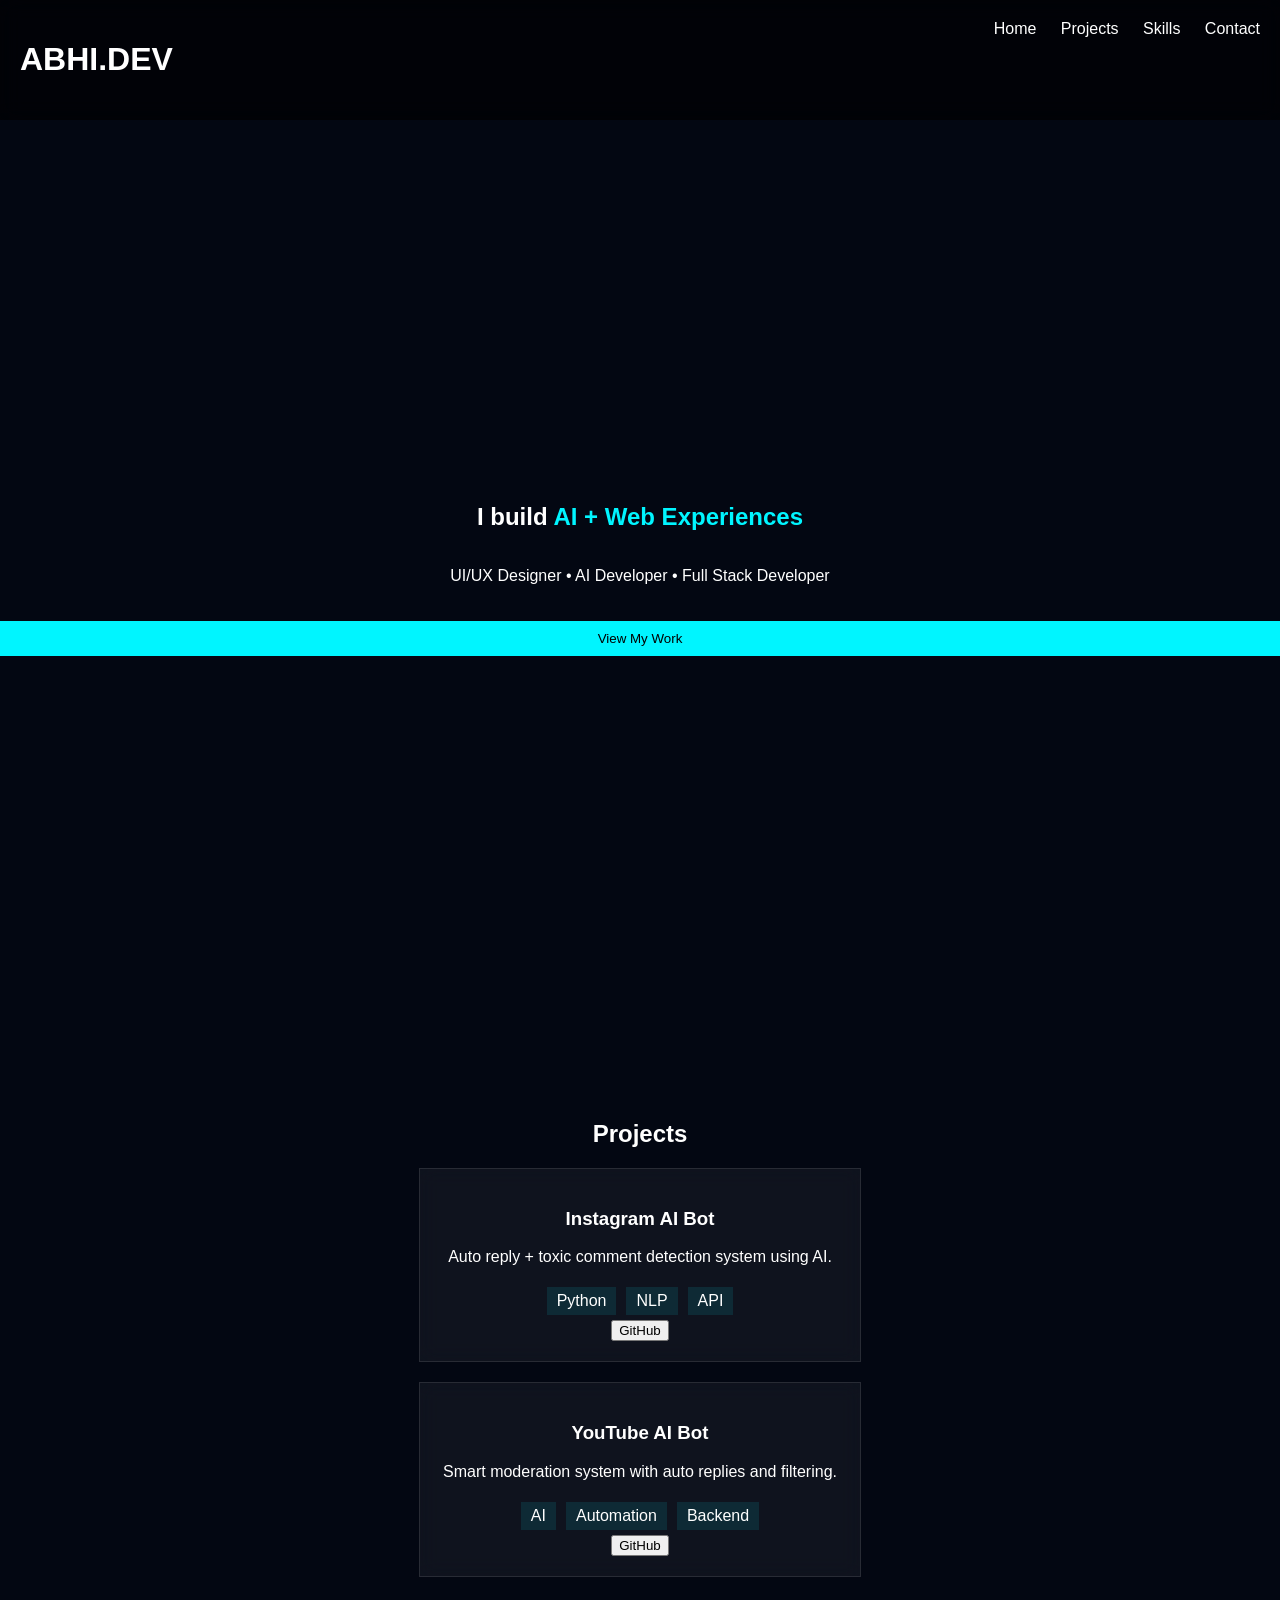
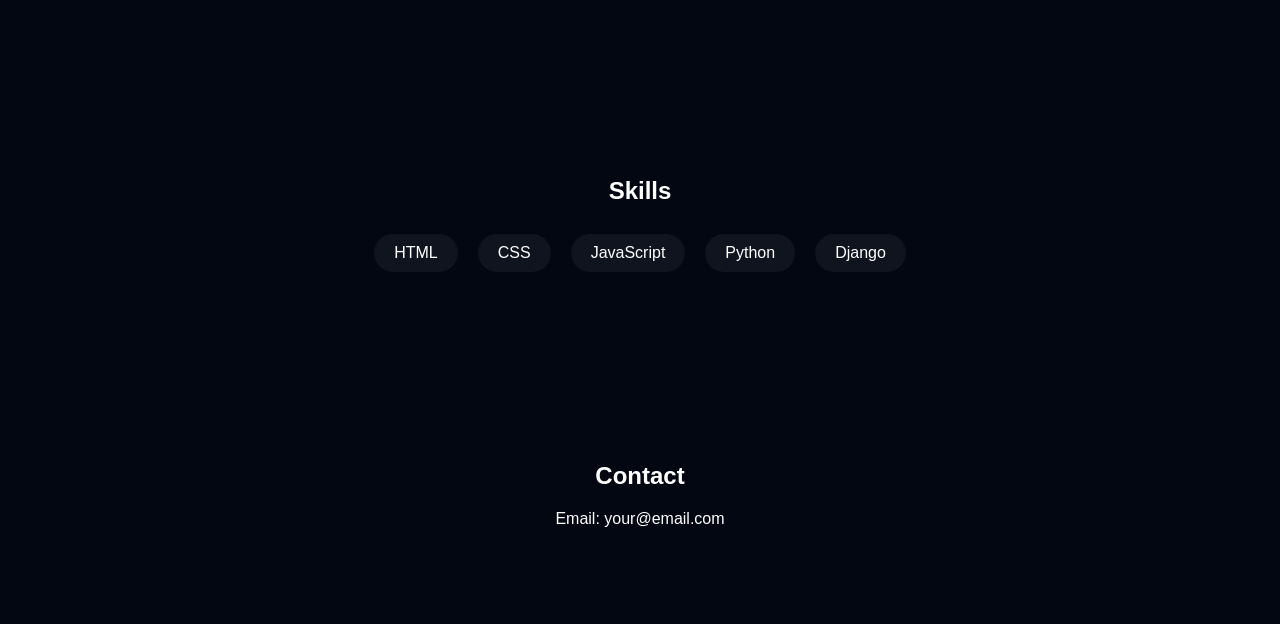
==== commit ac640680: "message" ====
--- a/index.html
+++ b/index.html
@@ -3,14 +3,14 @@
 <head>
   <meta charset="UTF-8">
   <meta name="viewport" content="width=device-width, initial-scale=1.0">
-  <title>Abhi Portfolio</title>
+  <title>Abhi | Portfolio</title>
 
   <link rel="stylesheet" href="css/styles.css">
 </head>
 <body>
 
 <header class="nav">
-  <h1>ABHI.DEV</h1>
+  <h1 class="logo">ABHI.DEV</h1>
   <nav>
     <a href="#home">Home</a>
     <a href="#projects">Projects</a>
@@ -19,37 +19,52 @@
   </nav>
 </header>
 
+<!-- HERO -->
 <section id="home" class="hero">
-  <h2>I build <span>AI + Web Apps</span></h2>
-  <p>UI/UX • AI Developer • Full Stack</p>
-  <button onclick="scrollToSection('projects')">View Work</button>
+  <h2>I build <span>AI + Web Experiences</span></h2>
+  <p>UI/UX Designer • AI Developer • Full Stack Developer</p>
+  <button onclick="scrollToSection('projects')">View My Work</button>
 </section>
 
+<!-- PROJECTS -->
 <section id="projects" class="section">
   <h2>Projects</h2>
 
-  <div class="project">
+  <div class="project-card">
     <h3>Instagram AI Bot</h3>
-    <p>Auto reply + toxic detection</p>
+    <p>Auto reply + toxic comment detection system using AI.</p>
+    <div class="tags">
+      <span>Python</span><span>NLP</span><span>API</span>
+    </div>
+    <button>GitHub</button>
   </div>
 
-  <div class="project">
+  <div class="project-card">
     <h3>YouTube AI Bot</h3>
-    <p>Smart comment moderation</p>
+    <p>Smart moderation system with auto replies and filtering.</p>
+    <div class="tags">
+      <span>AI</span><span>Automation</span><span>Backend</span>
+    </div>
+    <button>GitHub</button>
   </div>
+
 </section>
 
+<!-- SKILLS -->
 <section id="skills" class="section">
   <h2>Skills</h2>
+
   <div class="skills">
-    <span>HTML</span>
-    <span>CSS</span>
-    <span>JavaScript</span>
-    <span>Python</span>
-    <span>Django</span>
+    <div class="skill">HTML</div>
+    <div class="skill">CSS</div>
+    <div class="skill">JavaScript</div>
+    <div class="skill">Python</div>
+    <div class="skill">Django</div>
   </div>
+
 </section>
 
+<!-- CONTACT -->
 <section id="contact" class="section">
   <h2>Contact</h2>
   <p>Email: your@email.com</p>
@@ -57,5 +72,6 @@
 
 <script src="js/app.js"></script>
 <script src="js/animations.js"></script>
+
 </body>
 </html>
--- a/css/styles.css
+++ b/css/styles.css
@@ -1,7 +1,13 @@
+:root {
+  --bg: #030712;
+  --primary: #00f5ff;
+  --glass: rgba(255,255,255,0.05);
+}
+
 body {
   margin: 0;
   font-family: Arial;
-  background: #030712;
+  background: var(--bg);
   color: white;
 }
 
@@ -10,7 +16,8 @@
   display: flex;
   justify-content: space-between;
   padding: 20px;
-  background: rgba(0,0,0,0.8);
+  backdrop-filter: blur(10px);
+  background: rgba(0,0,0,0.6);
 }
 
 .nav a {
@@ -29,17 +36,55 @@
 }
 
 .hero span {
-  color: #00f5ff;
+  color: var(--primary);
+}
+
+.hero button {
+  margin-top: 20px;
+  padding: 10px 20px;
+  background: var(--primary);
+  border: none;
+  cursor: pointer;
 }
 
 /* SECTION */
 .section {
   padding: 80px 20px;
+  text-align: center;
 }
 
 /* PROJECT */
-.project {
+.project-card {
+  background: var(--glass);
   border: 1px solid rgba(255,255,255,0.1);
   padding: 20px;
-  margin-top: 10px;
+  margin: 20px auto;
+  max-width: 400px;
+  backdrop-filter: blur(10px);
+  transition: 0.3s;
+}
+
+.project-card:hover {
+  transform: translateY(-10px);
+}
+
+.tags span {
+  background: rgba(0,245,255,0.1);
+  margin: 5px;
+  padding: 5px 10px;
+  display: inline-block;
+}
+
+/* SKILLS */
+.skills {
+  display: flex;
+  justify-content: center;
+  flex-wrap: wrap;
+}
+
+.skill {
+  margin: 10px;
+  padding: 10px 20px;
+  background: var(--glass);
+  border-radius: 20px;
 }
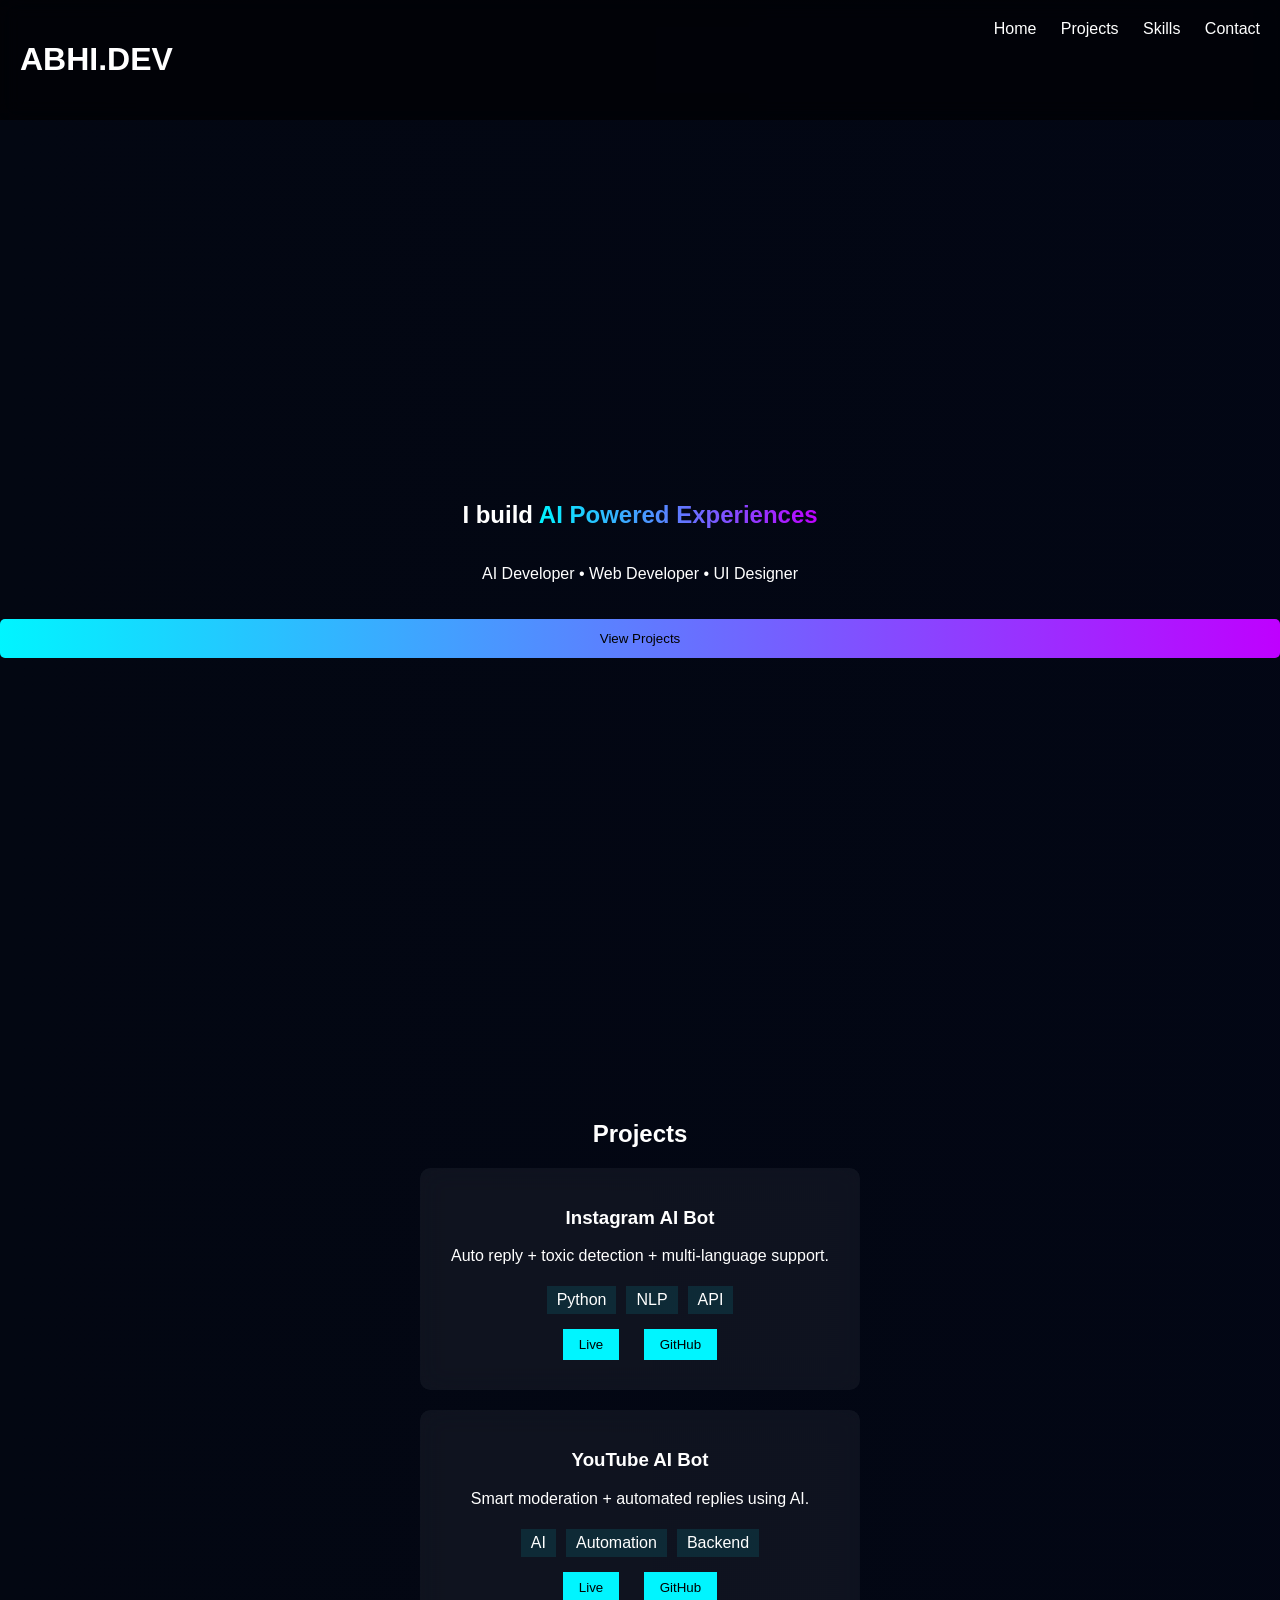
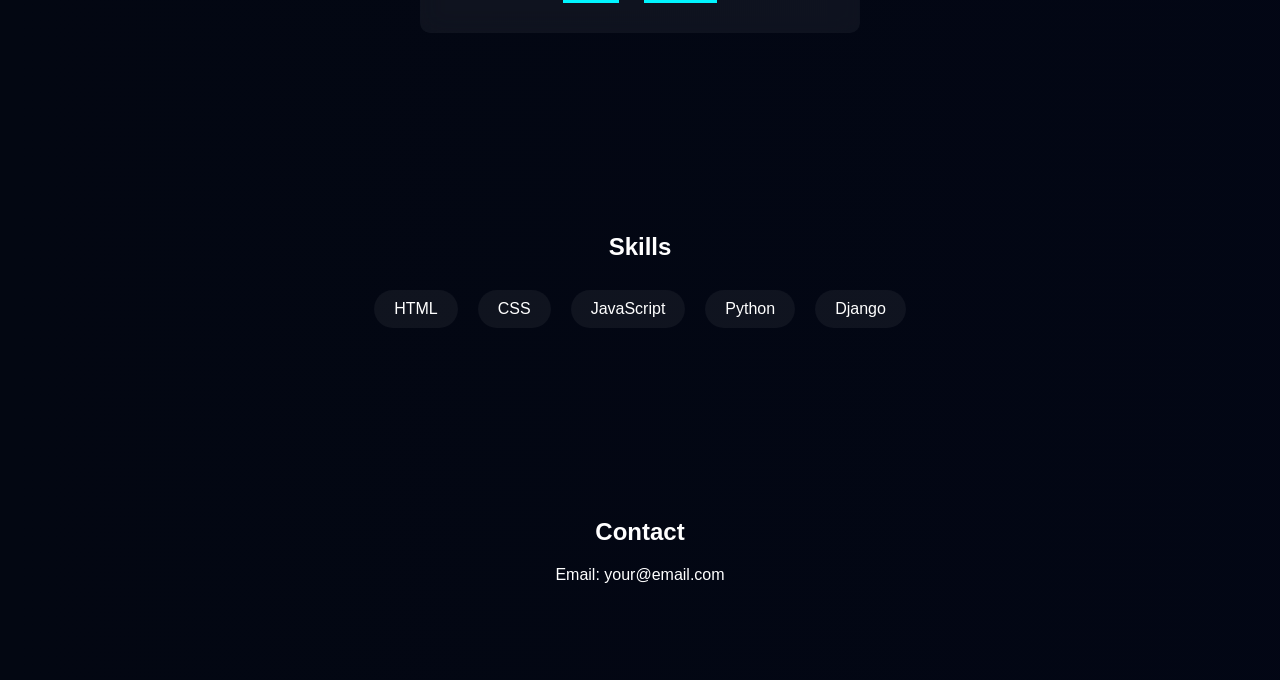
==== commit 016f7b6e: "premium portfolio upgrade" ====
--- a/index.html
+++ b/index.html
@@ -3,7 +3,7 @@
 <head>
   <meta charset="UTF-8">
   <meta name="viewport" content="width=device-width, initial-scale=1.0">
-  <title>Abhi | Portfolio</title>
+  <title>Abhi | AI Developer</title>
 
   <link rel="stylesheet" href="css/styles.css">
 </head>
@@ -21,9 +21,9 @@
 
 <!-- HERO -->
 <section id="home" class="hero">
-  <h2>I build <span>AI + Web Experiences</span></h2>
-  <p>UI/UX Designer • AI Developer • Full Stack Developer</p>
-  <button onclick="scrollToSection('projects')">View My Work</button>
+  <h2 class="fade">I build <span>AI Powered Experiences</span></h2>
+  <p class="fade">AI Developer • Web Developer • UI Designer</p>
+  <button onclick="scrollToSection('projects')" class="fade">View Projects</button>
 </section>
 
 <!-- PROJECTS -->
@@ -32,20 +32,26 @@
 
   <div class="project-card">
     <h3>Instagram AI Bot</h3>
-    <p>Auto reply + toxic comment detection system using AI.</p>
+    <p>Auto reply + toxic detection + multi-language support.</p>
     <div class="tags">
       <span>Python</span><span>NLP</span><span>API</span>
     </div>
-    <button>GitHub</button>
+    <div class="btns">
+      <button>Live</button>
+      <button>GitHub</button>
+    </div>
   </div>
 
   <div class="project-card">
     <h3>YouTube AI Bot</h3>
-    <p>Smart moderation system with auto replies and filtering.</p>
+    <p>Smart moderation + automated replies using AI.</p>
     <div class="tags">
       <span>AI</span><span>Automation</span><span>Backend</span>
     </div>
-    <button>GitHub</button>
+    <div class="btns">
+      <button>Live</button>
+      <button>GitHub</button>
+    </div>
   </div>
 
 </section>
@@ -53,7 +59,6 @@
 <!-- SKILLS -->
 <section id="skills" class="section">
   <h2>Skills</h2>
-
   <div class="skills">
     <div class="skill">HTML</div>
     <div class="skill">CSS</div>
@@ -61,7 +66,6 @@
     <div class="skill">Python</div>
     <div class="skill">Django</div>
   </div>
-
 </section>
 
 <!-- CONTACT -->
--- a/css/styles.css
+++ b/css/styles.css
@@ -1,14 +1,22 @@
 :root {
   --bg: #030712;
   --primary: #00f5ff;
-  --glass: rgba(255,255,255,0.05);
+  --accent: #bf00ff;
 }
 
 body {
   margin: 0;
   font-family: Arial;
-  background: var(--bg);
+  background: linear-gradient(270deg,#030712,#020617,#030712);
+  background-size: 400% 400%;
+  animation: bgMove 10s ease infinite;
   color: white;
+}
+
+@keyframes bgMove {
+  0% {background-position:0%}
+  50% {background-position:100%}
+  100% {background-position:0%}
 }
 
 /* NAV */
@@ -36,15 +44,18 @@
 }
 
 .hero span {
-  color: var(--primary);
+  background: linear-gradient(90deg,var(--primary),var(--accent));
+  -webkit-background-clip: text;
+  -webkit-text-fill-color: transparent;
 }
 
 .hero button {
   margin-top: 20px;
-  padding: 10px 20px;
-  background: var(--primary);
+  padding: 12px 24px;
+  background: linear-gradient(90deg,var(--primary),var(--accent));
   border: none;
   cursor: pointer;
+  border-radius: 5px;
 }
 
 /* SECTION */
@@ -55,17 +66,18 @@
 
 /* PROJECT */
 .project-card {
-  background: var(--glass);
-  border: 1px solid rgba(255,255,255,0.1);
+  background: rgba(255,255,255,0.05);
+  backdrop-filter: blur(12px);
   padding: 20px;
   margin: 20px auto;
   max-width: 400px;
-  backdrop-filter: blur(10px);
+  border-radius: 10px;
   transition: 0.3s;
 }
 
 .project-card:hover {
   transform: translateY(-10px);
+  box-shadow: 0 0 25px rgba(0,245,255,0.4);
 }
 
 .tags span {
@@ -73,6 +85,15 @@
   margin: 5px;
   padding: 5px 10px;
   display: inline-block;
+}
+
+.btns button {
+  margin: 10px;
+  padding: 8px 16px;
+  border: none;
+  cursor: pointer;
+  background: var(--primary);
+  color: black;
 }
 
 /* SKILLS */
@@ -85,6 +106,18 @@
 .skill {
   margin: 10px;
   padding: 10px 20px;
-  background: var(--glass);
+  background: rgba(255,255,255,0.05);
   border-radius: 20px;
+}
+
+/* FADE ANIMATION */
+.fade {
+  opacity: 0;
+  transform: translateY(20px);
+  transition: 0.6s;
+}
+
+.show {
+  opacity: 1;
+  transform: translateY(0);
 }
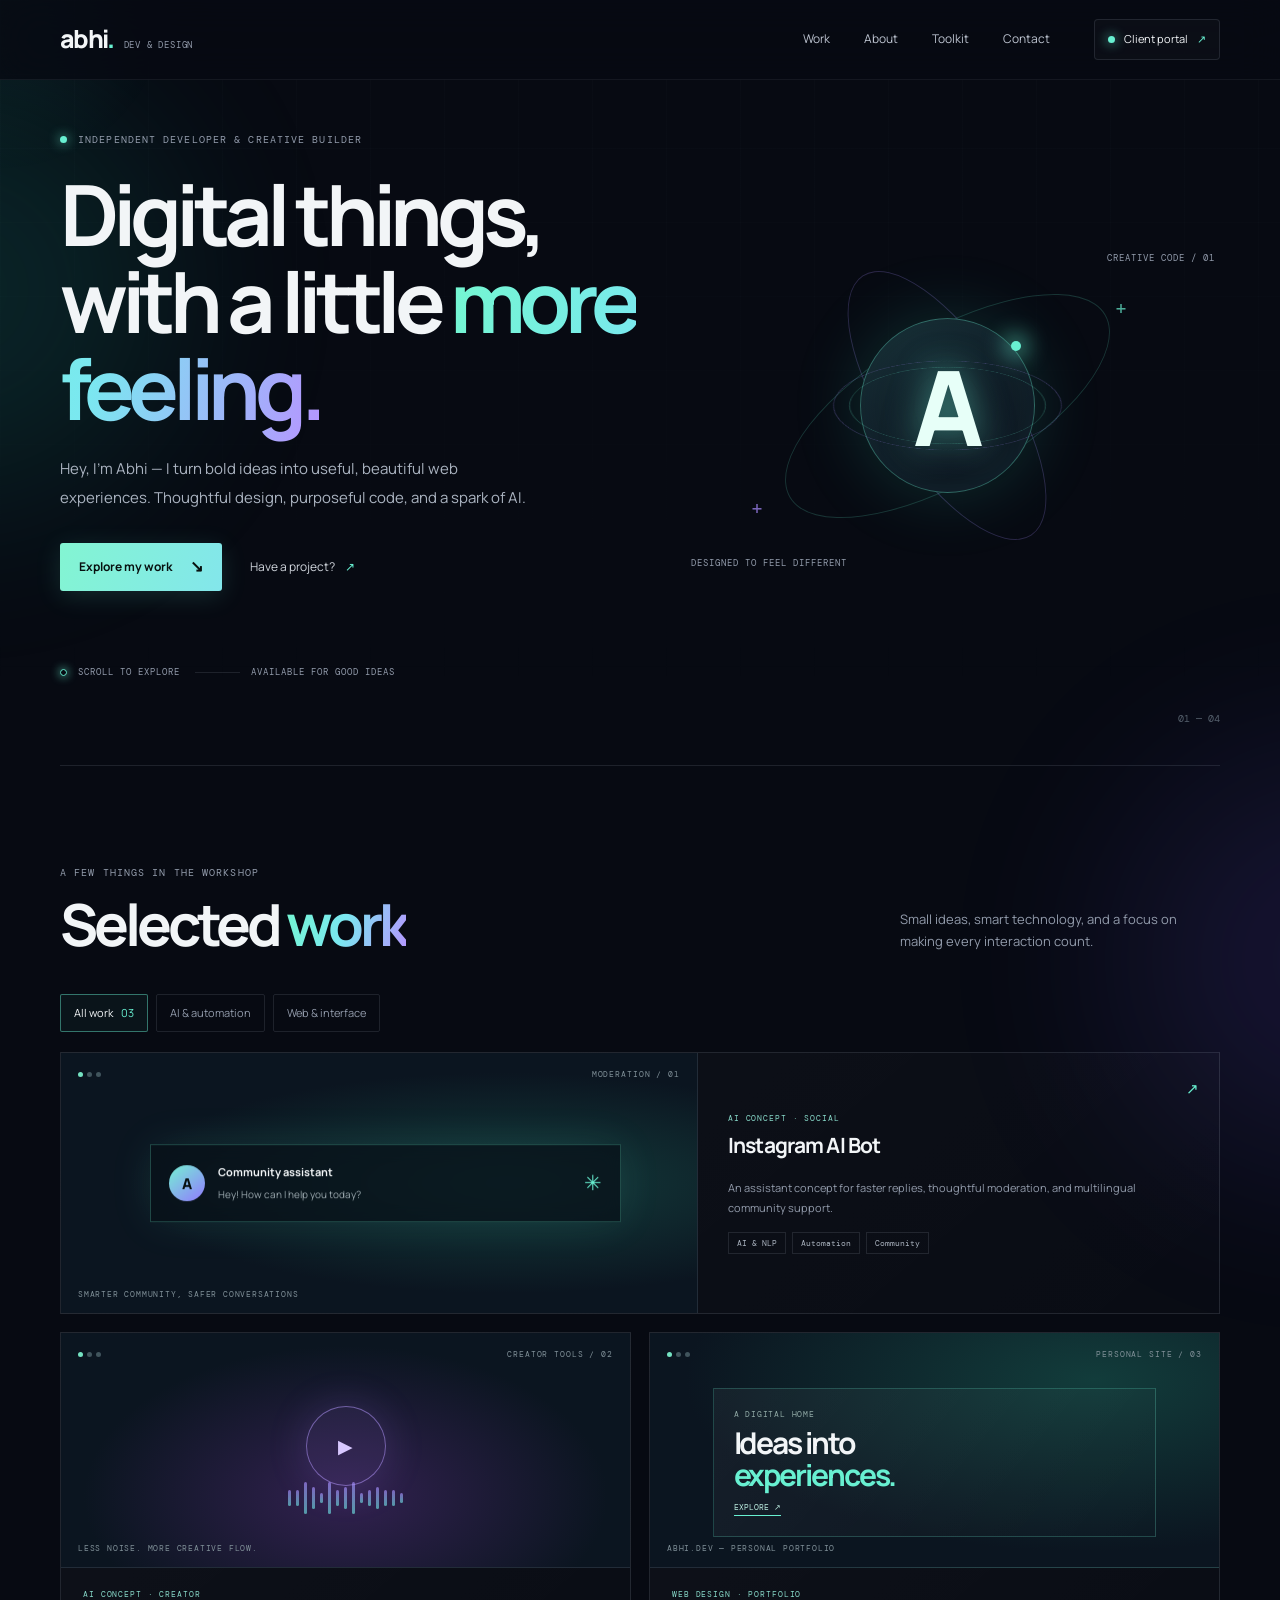
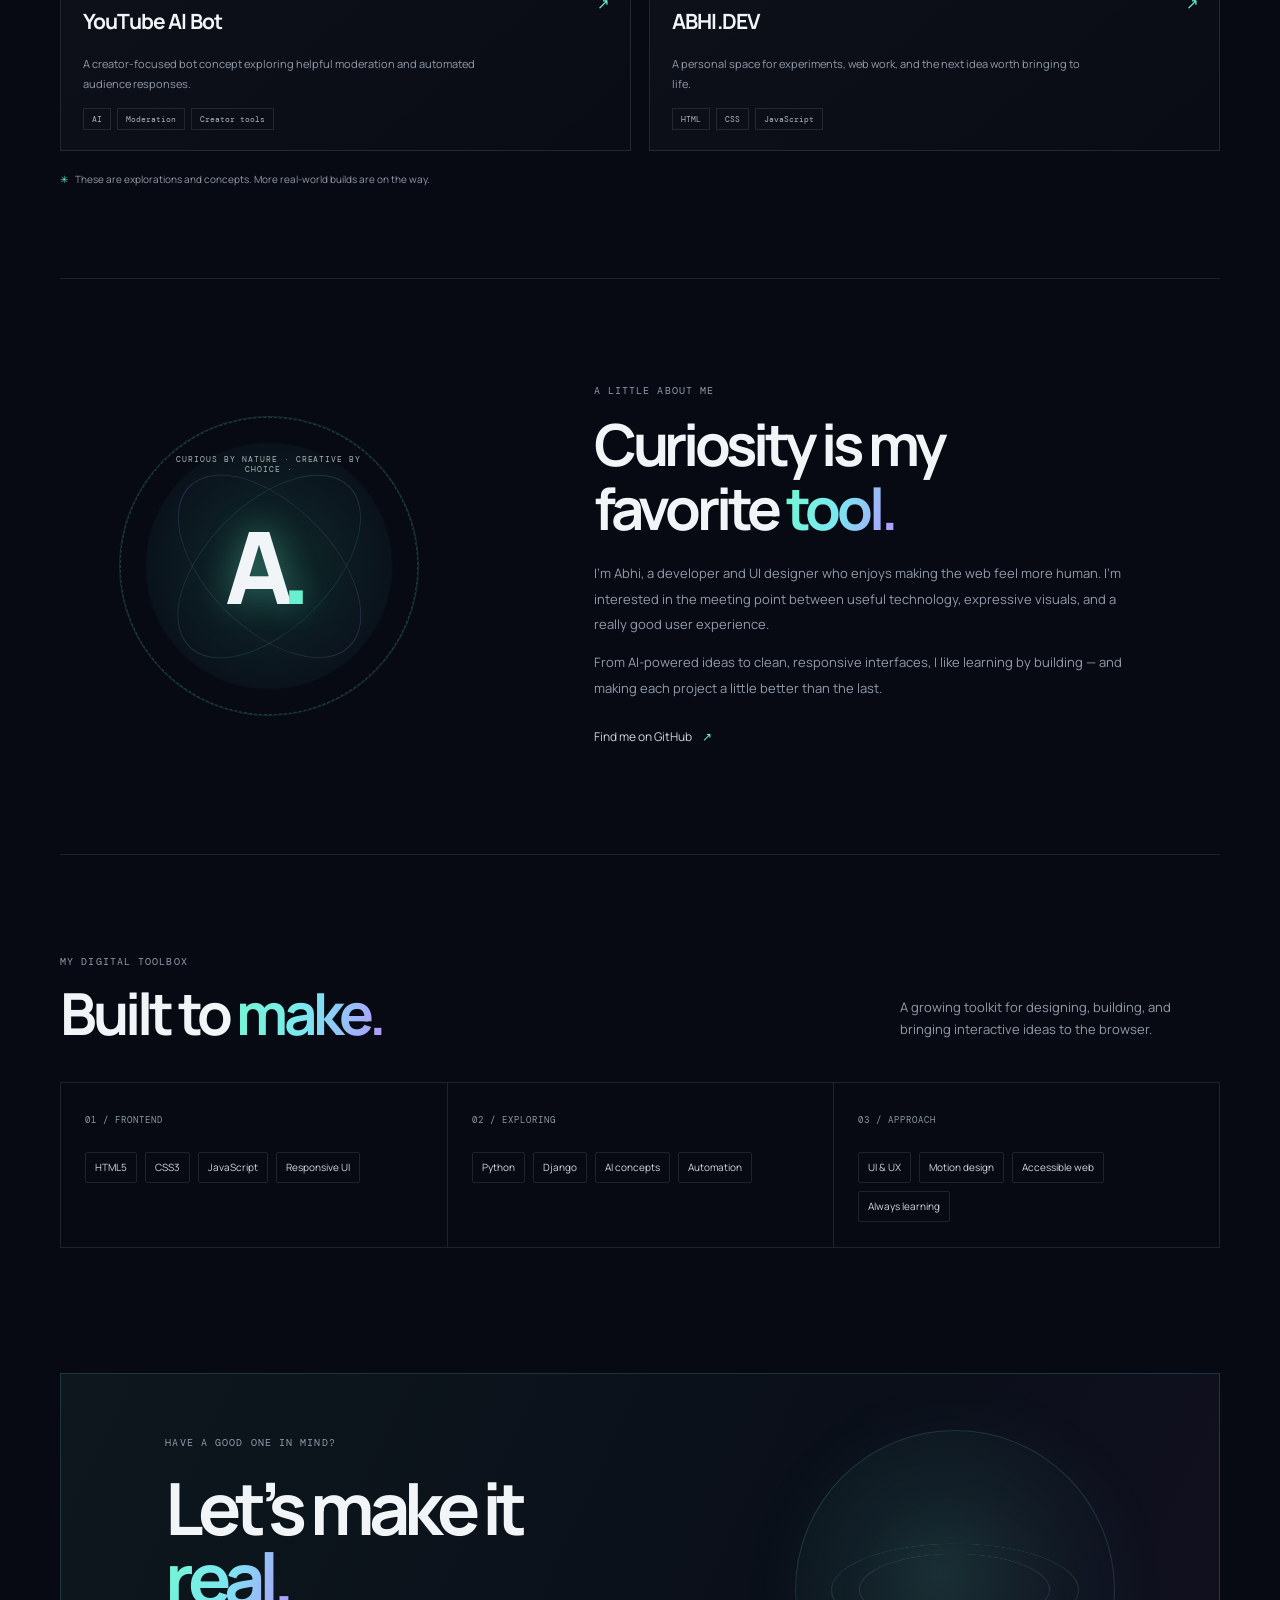
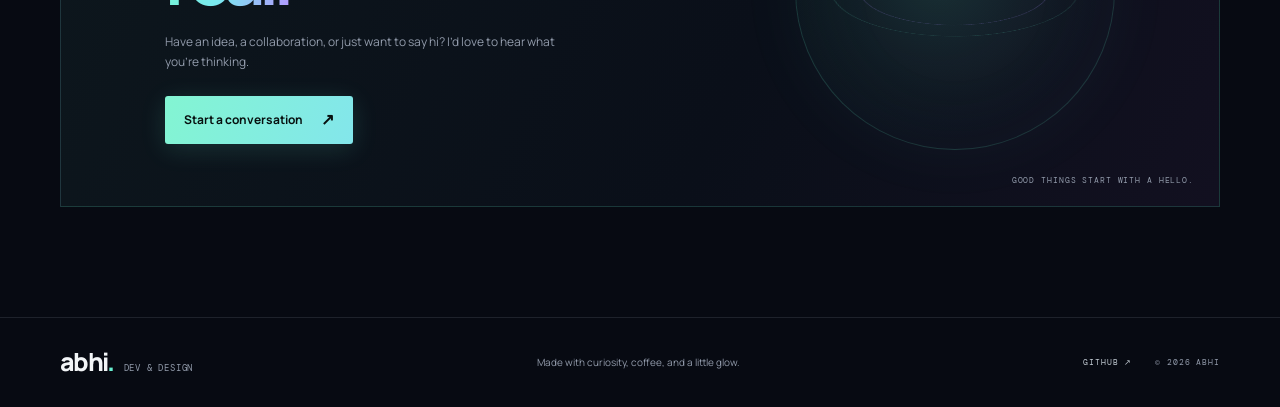
==== commit 4323af9a: "Upgrade portfolio with responsive glow UI, motion, project filters, and accessible portal preview" ====
--- a/index.html
+++ b/index.html
@@ -1,81 +1,93 @@
-<!DOCTYPE html>
+<!doctype html>
 <html lang="en">
 <head>
-  <meta charset="UTF-8">
-  <meta name="viewport" content="width=device-width, initial-scale=1.0">
-  <title>Abhi | AI Developer</title>
-
+  <meta charset="utf-8">
+  <meta name="viewport" content="width=device-width, initial-scale=1">
+  <meta name="theme-color" content="#070a12">
+  <meta name="description" content="Abhi is a web developer and UI designer creating thoughtful digital experiences, AI-powered concepts, and modern interfaces.">
+  <title>Abhi — Digital experiences, built with intent</title>
+  <link rel="preconnect" href="https://fonts.googleapis.com">
+  <link rel="preconnect" href="https://fonts.gstatic.com" crossorigin>
+  <link href="https://fonts.googleapis.com/css2?family=DM+Mono:wght@400;500&family=Manrope:wght@400;500;600;700;800&display=swap" rel="stylesheet">
   <link rel="stylesheet" href="css/styles.css">
+  <script>document.documentElement.classList.add('js');</script>
+  <script src="js/app.js" defer></script>
+  <script src="js/animations.js" defer></script>
 </head>
 <body>
+  <div class="loader" id="loader" aria-label="Loading portfolio" role="status">
+    <span class="loader-mark">A<span>.</span></span>
+    <span class="loader-line"><i></i></span>
+    <span class="loader-label">MAKING SOMETHING GOOD</span>
+  </div>
+  <div class="ambient ambient-one" aria-hidden="true"></div>
+  <div class="ambient ambient-two" aria-hidden="true"></div>
+  <div class="pointer-glow" aria-hidden="true"></div>
 
-<header class="nav">
-  <h1 class="logo">ABHI.DEV</h1>
-  <nav>
-    <a href="#home">Home</a>
-    <a href="#projects">Projects</a>
-    <a href="#skills">Skills</a>
-    <a href="#contact">Contact</a>
-  </nav>
-</header>
+  <header class="site-header">
+    <a class="wordmark" href="#home" aria-label="Abhi home">abhi<span>.</span><small>DEV & DESIGN</small></a>
+    <button class="menu-toggle" aria-label="Open navigation" aria-expanded="false" aria-controls="main-nav"><span></span><span></span></button>
+    <nav class="main-nav" id="main-nav" aria-label="Main navigation">
+      <a href="#work">Work</a><a href="#about">About</a><a href="#toolkit">Toolkit</a><a href="#contact">Contact</a>
+      <button class="nav-portal" type="button" data-open-portal><span class="status-dot"></span> Client portal <span aria-hidden="true">↗</span></button>
+    </nav>
+  </header>
 
-<!-- HERO -->
-<section id="home" class="hero">
-  <h2 class="fade">I build <span>AI Powered Experiences</span></h2>
-  <p class="fade">AI Developer • Web Developer • UI Designer</p>
-  <button onclick="scrollToSection('projects')" class="fade">View Projects</button>
-</section>
+  <main>
+    <section class="hero page-wrap" id="home">
+      <div class="hero-copy reveal">
+        <p class="eyebrow"><span class="status-dot"></span> INDEPENDENT DEVELOPER & CREATIVE BUILDER</p>
+        <h1>Digital things,<br>with a little <span class="gradient-text">more feeling.</span></h1>
+        <p class="hero-lede">Hey, I’m Abhi — I turn bold ideas into useful, beautiful web experiences. Thoughtful design, purposeful code, and a spark of AI.</p>
+        <div class="hero-actions"><a class="button button-primary" href="#work">Explore my work <span aria-hidden="true">↘</span></a><a class="text-link" href="#contact">Have a project? <span aria-hidden="true">↗</span></a></div>
+        <div class="hero-footnote"><span class="scroll-indicator"></span> SCROLL TO EXPLORE <span class="footnote-line"></span> AVAILABLE FOR GOOD IDEAS</div>
+      </div>
+      <div class="hero-art reveal" aria-label="Abstract animated neon artwork" role="img">
+        <div class="art-grid"></div><div class="orbit orbit-a"></div><div class="orbit orbit-b"></div>
+        <div class="art-core"><span>A</span><i></i></div>
+        <span class="art-label label-top">CREATIVE CODE / 01</span><span class="art-label label-bottom">DESIGNED TO FEEL DIFFERENT</span>
+        <span class="art-cross cross-one">+</span><span class="art-cross cross-two">+</span>
+      </div>
+      <div class="hero-index" aria-hidden="true">01 — 04</div>
+    </section>
 
-<!-- PROJECTS -->
-<section id="projects" class="section">
-  <h2>Projects</h2>
+    <section class="work-section section-wrap" id="work">
+      <div class="section-heading reveal"><div><p class="eyebrow">A FEW THINGS IN THE WORKSHOP</p><h2>Selected <span class="gradient-text">work</span></h2></div><p>Small ideas, smart technology, and a focus on making every interaction count.</p></div>
+      <div class="filters reveal" role="group" aria-label="Filter projects"><button class="filter-chip active" type="button" data-filter="all" aria-pressed="true">All work <span>03</span></button><button class="filter-chip" type="button" data-filter="ai" aria-pressed="false">AI & automation</button><button class="filter-chip" type="button" data-filter="web" aria-pressed="false">Web & interface</button></div>
+      <div class="project-grid">
+        <article class="project-card project-feature reveal" data-category="ai">
+          <div class="project-visual visual-social"><div class="visual-top"><span class="mini-window"><i></i><i></i><i></i></span><span>MODERATION / 01</span></div><div class="chat-preview"><div class="chat-avatar">A</div><div><span class="chat-name">Community assistant</span><span class="chat-message">Hey! How can I help you today?</span></div><span class="chat-check">✳</span></div><div class="visual-caption">SMARTER COMMUNITY, SAFER CONVERSATIONS</div></div>
+          <div class="project-info"><div><p class="project-type">AI CONCEPT · SOCIAL</p><h3>Instagram AI Bot</h3></div><span class="project-arrow" aria-hidden="true">↗</span><p class="project-description">An assistant concept for faster replies, thoughtful moderation, and multilingual community support.</p><div class="tag-row"><span>AI & NLP</span><span>Automation</span><span>Community</span></div></div>
+        </article>
+        <article class="project-card reveal" data-category="ai">
+          <div class="project-visual visual-video"><div class="visual-top"><span class="mini-window"><i></i><i></i><i></i></span><span>CREATOR TOOLS / 02</span></div><div class="play-orb"><span>▶</span></div><div class="activity-bars"><i></i><i></i><i></i><i></i><i></i><i></i><i></i><i></i><i></i><i></i><i></i><i></i><i></i><i></i><i></i></div><div class="visual-caption">LESS NOISE. MORE CREATIVE FLOW.</div></div>
+          <div class="project-info"><div><p class="project-type">AI CONCEPT · CREATOR</p><h3>YouTube AI Bot</h3></div><span class="project-arrow" aria-hidden="true">↗</span><p class="project-description">A creator-focused bot concept exploring helpful moderation and automated audience responses.</p><div class="tag-row"><span>AI</span><span>Moderation</span><span>Creator tools</span></div></div>
+        </article>
+        <article class="project-card reveal" data-category="web">
+          <div class="project-visual visual-portfolio"><div class="visual-top"><span class="mini-window"><i></i><i></i><i></i></span><span>PERSONAL SITE / 03</span></div><div class="portfolio-mock"><span class="mock-kicker">A DIGITAL HOME</span><b>Ideas into<br><em>experiences.</em></b><span class="mock-button">EXPLORE ↗</span></div><div class="visual-caption">ABHI.DEV — PERSONAL PORTFOLIO</div></div>
+          <div class="project-info"><div><p class="project-type">WEB DESIGN · PORTFOLIO</p><h3>ABHI.DEV</h3></div><span class="project-arrow" aria-hidden="true">↗</span><p class="project-description">A personal space for experiments, web work, and the next idea worth bringing to life.</p><div class="tag-row"><span>HTML</span><span>CSS</span><span>JavaScript</span></div></div>
+        </article>
+      </div>
+      <p class="project-note reveal"><span>✳</span> These are explorations and concepts. More real-world builds are on the way.</p>
+    </section>
 
-  <div class="project-card">
-    <h3>Instagram AI Bot</h3>
-    <p>Auto reply + toxic detection + multi-language support.</p>
-    <div class="tags">
-      <span>Python</span><span>NLP</span><span>API</span>
-    </div>
-    <div class="btns">
-      <button>Live</button>
-      <button>GitHub</button>
-    </div>
-  </div>
+    <section class="about-section section-wrap" id="about">
+      <div class="about-stamp reveal"><div class="stamp-orbit"><span>CURIOUS BY NATURE · CREATIVE BY CHOICE · </span></div><div class="stamp-center">A<span>.</span></div></div>
+      <div class="about-copy reveal"><p class="eyebrow">A LITTLE ABOUT ME</p><h2>Curiosity is my<br>favorite <span class="gradient-text">tool.</span></h2><p>I’m Abhi, a developer and UI designer who enjoys making the web feel more human. I’m interested in the meeting point between useful technology, expressive visuals, and a really good user experience.</p><p>From AI-powered ideas to clean, responsive interfaces, I like learning by building — and making each project a little better than the last.</p><a class="text-link" href="https://github.com/AbhiWebDesigner" target="_blank" rel="noreferrer">Find me on GitHub <span aria-hidden="true">↗</span></a></div>
+    </section>
 
-  <div class="project-card">
-    <h3>YouTube AI Bot</h3>
-    <p>Smart moderation + automated replies using AI.</p>
-    <div class="tags">
-      <span>AI</span><span>Automation</span><span>Backend</span>
-    </div>
-    <div class="btns">
-      <button>Live</button>
-      <button>GitHub</button>
-    </div>
-  </div>
+    <section class="toolkit-section section-wrap" id="toolkit">
+      <div class="section-heading reveal"><div><p class="eyebrow">MY DIGITAL TOOLBOX</p><h2>Built to <span class="gradient-text">make.</span></h2></div><p>A growing toolkit for designing, building, and bringing interactive ideas to the browser.</p></div>
+      <div class="toolkit-grid reveal"><div class="tool-group"><span class="tool-number">01 / FRONTEND</span><div class="tool-list"><span>HTML5</span><span>CSS3</span><span>JavaScript</span><span>Responsive UI</span></div></div><div class="tool-group"><span class="tool-number">02 / EXPLORING</span><div class="tool-list"><span>Python</span><span>Django</span><span>AI concepts</span><span>Automation</span></div></div><div class="tool-group"><span class="tool-number">03 / APPROACH</span><div class="tool-list"><span>UI & UX</span><span>Motion design</span><span>Accessible web</span><span>Always learning</span></div></div></div>
+    </section>
 
-</section>
+    <section class="contact-section section-wrap" id="contact"><div class="contact-card reveal"><div class="contact-orb" aria-hidden="true"></div><p class="eyebrow">HAVE A GOOD ONE IN MIND?</p><h2>Let’s make it<br><span class="gradient-text">real.</span></h2><p>Have an idea, a collaboration, or just want to say hi? I’d love to hear what you’re thinking.</p><a class="button button-primary" href="https://github.com/AbhiWebDesigner" target="_blank" rel="noreferrer">Start a conversation <span aria-hidden="true">↗</span></a><span class="contact-coord">GOOD THINGS START WITH A HELLO.</span></div></section>
+  </main>
 
-<!-- SKILLS -->
-<section id="skills" class="section">
-  <h2>Skills</h2>
-  <div class="skills">
-    <div class="skill">HTML</div>
-    <div class="skill">CSS</div>
-    <div class="skill">JavaScript</div>
-    <div class="skill">Python</div>
-    <div class="skill">Django</div>
-  </div>
-</section>
+  <footer class="site-footer"><a class="wordmark" href="#home">abhi<span>.</span><small>DEV & DESIGN</small></a><p>Made with curiosity, coffee, and a little glow.</p><div><a href="https://github.com/AbhiWebDesigner" target="_blank" rel="noreferrer">GITHUB ↗</a><span>© <span id="year">2026</span> ABHI</span></div></footer>
 
-<!-- CONTACT -->
-<section id="contact" class="section">
-  <h2>Contact</h2>
-  <p>Email: your@email.com</p>
-</section>
-
-<script src="js/app.js"></script>
-<script src="js/animations.js"></script>
-
+  <dialog class="portal-dialog" id="portal-dialog" aria-labelledby="portal-title"><button class="dialog-close" type="button" aria-label="Close dialog">×</button><span class="portal-icon">A<span>.</span></span><p class="eyebrow">A LITTLE PREVIEW</p><h2 id="portal-title">Client portal</h2><p class="portal-copy">A dedicated client workspace is on the roadmap. There’s no sign-in system connected here yet.</p><div class="portal-note"><span class="status-dot"></span> PRIVATE ACCESS IS NOT CONFIGURED</div><button class="button button-primary dialog-done" type="button">Sounds good <span aria-hidden="true">✓</span></button></dialog>
+  <script src="js/app.js" defer></script>
+  <script src="js/animations.js" defer></script>
 </body>
-</html>+</html>
--- a/css/styles.css
+++ b/css/styles.css
@@ -1,123 +1,14 @@
-:root {
-  --bg: #030712;
-  --primary: #00f5ff;
-  --accent: #bf00ff;
-}
-
-body {
-  margin: 0;
-  font-family: Arial;
-  background: linear-gradient(270deg,#030712,#020617,#030712);
-  background-size: 400% 400%;
-  animation: bgMove 10s ease infinite;
-  color: white;
-}
-
-@keyframes bgMove {
-  0% {background-position:0%}
-  50% {background-position:100%}
-  100% {background-position:0%}
-}
-
-/* NAV */
-.nav {
-  display: flex;
-  justify-content: space-between;
-  padding: 20px;
-  backdrop-filter: blur(10px);
-  background: rgba(0,0,0,0.6);
-}
-
-.nav a {
-  margin-left: 20px;
-  color: white;
-  text-decoration: none;
-}
-
-/* HERO */
-.hero {
-  height: 100vh;
-  display: flex;
-  flex-direction: column;
-  justify-content: center;
-  text-align: center;
-}
-
-.hero span {
-  background: linear-gradient(90deg,var(--primary),var(--accent));
-  -webkit-background-clip: text;
-  -webkit-text-fill-color: transparent;
-}
-
-.hero button {
-  margin-top: 20px;
-  padding: 12px 24px;
-  background: linear-gradient(90deg,var(--primary),var(--accent));
-  border: none;
-  cursor: pointer;
-  border-radius: 5px;
-}
-
-/* SECTION */
-.section {
-  padding: 80px 20px;
-  text-align: center;
-}
-
-/* PROJECT */
-.project-card {
-  background: rgba(255,255,255,0.05);
-  backdrop-filter: blur(12px);
-  padding: 20px;
-  margin: 20px auto;
-  max-width: 400px;
-  border-radius: 10px;
-  transition: 0.3s;
-}
-
-.project-card:hover {
-  transform: translateY(-10px);
-  box-shadow: 0 0 25px rgba(0,245,255,0.4);
-}
-
-.tags span {
-  background: rgba(0,245,255,0.1);
-  margin: 5px;
-  padding: 5px 10px;
-  display: inline-block;
-}
-
-.btns button {
-  margin: 10px;
-  padding: 8px 16px;
-  border: none;
-  cursor: pointer;
-  background: var(--primary);
-  color: black;
-}
-
-/* SKILLS */
-.skills {
-  display: flex;
-  justify-content: center;
-  flex-wrap: wrap;
-}
-
-.skill {
-  margin: 10px;
-  padding: 10px 20px;
-  background: rgba(255,255,255,0.05);
-  border-radius: 20px;
-}
-
-/* FADE ANIMATION */
-.fade {
-  opacity: 0;
-  transform: translateY(20px);
-  transition: 0.6s;
-}
-
-.show {
-  opacity: 1;
-  transform: translateY(0);
-}+@import url('https://fonts.googleapis.com/css2?family=DM+Mono:wght@400;500&family=Manrope:wght@400;500;600;700;800&display=swap');
+:root{color-scheme:dark;--bg:#070a12;--panel:#0d121d;--text:#f2f5f7;--muted:#929bab;--line:rgba(193,211,228,.12);--cyan:#68f0d1;--violet:#a88bff;--mono:'DM Mono',monospace;--sans:'Manrope',sans-serif;--wrap:1160px}
+*{box-sizing:border-box}html{scroll-behavior:smooth;scroll-padding-top:90px}body{margin:0;background:var(--bg);color:var(--text);font-family:var(--sans);font-size:15px;line-height:1.7;overflow-x:hidden}body::before{position:fixed;inset:0;content:"";pointer-events:none;z-index:-1;background-image:linear-gradient(rgba(165,190,205,.025) 1px,transparent 1px),linear-gradient(90deg,rgba(165,190,205,.025) 1px,transparent 1px);background-size:74px 74px;mask-image:linear-gradient(to bottom,black,transparent 82%)}a{color:inherit;text-decoration:none}button{font:inherit;color:inherit}.page-wrap,.section-wrap{width:min(var(--wrap),calc(100% - 64px));margin-inline:auto}.ambient{position:absolute;z-index:-1;border-radius:50%;filter:blur(100px);pointer-events:none;opacity:.13}.ambient-one{width:420px;height:420px;top:80px;left:-250px;background:#1edbbd}.ambient-two{width:420px;height:420px;right:-260px;top:750px;background:#7756ff}.pointer-glow{position:fixed;z-index:-1;width:360px;height:360px;left:-180px;top:-180px;border-radius:50%;background:radial-gradient(circle,rgba(77,236,198,.065),transparent 68%);pointer-events:none;transition:transform .12s linear}
+.loader{position:fixed;z-index:1000;inset:0;display:grid;place-content:center;justify-items:center;gap:14px;background:#070a12;transition:opacity .55s,visibility .55s}.loader.done{opacity:0;visibility:hidden}.loader-mark{font-size:56px;font-weight:800;letter-spacing:-.08em}.loader-mark span,.wordmark>span,.stamp-center span,.portal-icon span{color:var(--cyan)}.loader-line{width:120px;height:2px;background:#222b37;overflow:hidden}.loader-line i{display:block;width:45%;height:100%;background:var(--cyan);animation:load 1s ease-in-out infinite alternate}.loader-label,.eyebrow,.tool-number,.project-type,.art-label,.visual-top,.visual-caption,.hero-footnote,.contact-coord,.portal-note,.site-footer>div{font:10px var(--mono);letter-spacing:.11em;color:var(--muted)}@keyframes load{to{transform:translateX(125%)}}
+.site-header{position:sticky;z-index:20;top:0;width:100%;height:80px;padding:0 max(32px,calc((100vw - var(--wrap))/2));display:flex;align-items:center;justify-content:space-between;border-bottom:1px solid rgba(193,211,228,.07);background:rgba(7,10,18,.78);backdrop-filter:blur(20px)}.wordmark{display:flex;align-items:baseline;font-size:25px;font-weight:800;letter-spacing:-1.7px}.wordmark small{font:9px var(--mono);letter-spacing:.09em;color:var(--muted);margin-left:10px}.main-nav{display:flex;gap:34px;align-items:center}.main-nav>a{font-size:12px;color:#bdc4d0;transition:color .2s}.main-nav>a:hover,.text-link:hover{color:var(--cyan)}.nav-portal{display:flex;align-items:center;gap:9px;margin-left:10px;padding:10px 13px;border:1px solid var(--line);border-radius:4px;background:rgba(255,255,255,.025);font-size:11px;cursor:pointer;transition:border-color .2s,box-shadow .2s}.nav-portal:hover{border-color:rgba(104,240,209,.5);box-shadow:0 0 20px #68f0d122}.nav-portal>span:last-child{color:var(--cyan)}.status-dot{width:7px;height:7px;display:inline-block;border-radius:50%;background:var(--cyan);box-shadow:0 0 12px #68f0d1;animation:pulse 2s infinite}@keyframes pulse{50%{box-shadow:0 0 3px #68f0d1;opacity:.65}}.menu-toggle{display:none}
+.hero{min-height:685px;display:grid;grid-template-columns:1.06fr .94fr;align-items:center;position:relative;padding-top:38px;padding-bottom:72px}.hero-copy{position:relative;z-index:2}.eyebrow{display:flex;align-items:center;gap:11px;margin:0 0 24px}.hero h1{font-size:clamp(50px,6.6vw,86px);line-height:1.03;letter-spacing:-.075em;margin:0;max-width:680px}.gradient-text{color:var(--cyan);background:linear-gradient(105deg,#74f6d2 4%,#7ae8f0 48%,#b694ff 100%);-webkit-background-clip:text;background-clip:text;-webkit-text-fill-color:transparent}.hero-lede{max-width:475px;margin:24px 0 0;color:#aab3c0;font-size:15px;line-height:1.9}.hero-actions{display:flex;align-items:center;gap:28px;margin-top:31px}.button{min-height:48px;display:inline-flex;align-items:center;gap:18px;padding:0 19px;border-radius:3px;font-size:12px;font-weight:700;transition:transform .25s,box-shadow .25s}.button:hover{transform:translateY(-3px)}.button-primary{color:#07100f;background:linear-gradient(110deg,#83f5d2,#83e6eb);box-shadow:0 5px 26px #68f0d124}.button-primary:hover{box-shadow:0 8px 34px #68f0d14d}.button-primary span{font-size:16px}.text-link{display:inline-flex;align-items:center;gap:10px;color:#d0d5dc;font-size:12px;transition:color .2s}.text-link span{color:var(--cyan)}.hero-footnote{display:flex;align-items:center;gap:11px;margin-top:75px;font-size:9px}.scroll-indicator{width:7px;height:7px;border:1px solid var(--cyan);border-radius:50%;box-shadow:0 0 10px #68f0d1}.footnote-line{width:45px;height:1px;background:var(--line);margin-left:4px}.hero-art{height:480px;position:relative;display:grid;place-items:center;isolation:isolate}.art-grid{position:absolute;inset:35px;background:linear-gradient(90deg,transparent 49.8%,rgba(104,240,209,.08) 50%,transparent 50.2%),linear-gradient(transparent 49.8%,rgba(104,240,209,.08) 50%,transparent 50.2%);background-size:42px 42px;mask-image:radial-gradient(ellipse,black,transparent 72%)}.art-core{width:175px;height:175px;display:grid;place-items:center;position:relative;border:1px solid #68f0d15e;border-radius:50%;background:radial-gradient(circle at 38% 30%,#162b33,#0d131e 68%);box-shadow:0 0 70px #39e5c52b,inset 0 0 55px #4bd8c51c;animation:float 5s ease-in-out infinite}.art-core:before,.art-core:after{content:"";position:absolute;inset:-12px;border:1px solid #68f0d13d;border-radius:50%;transform:rotateX(67deg) rotate(-23deg)}.art-core:after{inset:-28px;border-color:#a88bff40;transform:rotateX(67deg) rotate(53deg)}.art-core>span{font-size:104px;line-height:1;font-weight:800;letter-spacing:-.12em;color:#e7fff8;text-shadow:0 0 35px #68f0d182;transform:translateX(-5px)}.art-core i{position:absolute;width:10px;height:10px;right:13px;top:22px;border-radius:50%;background:var(--cyan);box-shadow:0 0 22px 6px #68f0d1a0}.orbit{position:absolute;width:365px;height:150px;border:1px solid rgba(104,240,209,.18);border-radius:50%;transform:rotate(-30deg)}.orbit-b{width:310px;height:125px;border-color:#a88bff3a;transform:rotate(57deg)}.art-label{position:absolute;font-size:9px}.label-top{right:1%;top:18%}.label-bottom{left:3%;bottom:16%}.art-cross{position:absolute;color:var(--cyan);font:20px var(--mono);opacity:.7}.cross-one{right:17%;top:27%}.cross-two{left:14%;bottom:26%;color:var(--violet)}@keyframes float{50%{transform:translateY(-9px)}}.hero-index{position:absolute;right:0;bottom:40px;color:#55606c;font:10px var(--mono)}
+.work-section,.toolkit-section{padding-top:100px;padding-bottom:90px;border-top:1px solid var(--line)}.section-heading{display:flex;align-items:flex-end;justify-content:space-between;gap:30px;margin-bottom:38px}.section-heading h2,.about-copy h2{margin:0;font-size:clamp(40px,5vw,58px);letter-spacing:-.07em;line-height:1.1}.section-heading .eyebrow{margin-bottom:13px}.section-heading>p{max-width:320px;margin:0 0 4px;color:var(--muted);font-size:13px}.filters{display:flex;gap:8px;margin-bottom:20px}.filter-chip{padding:9px 13px;border:1px solid var(--line);border-radius:2px;background:transparent;color:var(--muted);font-size:11px;cursor:pointer;transition:.2s}.filter-chip span{margin-left:6px;color:var(--cyan)}.filter-chip:hover,.filter-chip.active{border-color:#68f0d171;color:var(--text);background:#68f0d10b}.project-grid{display:grid;grid-template-columns:repeat(2,minmax(0,1fr));gap:18px}.project-card{overflow:hidden;border:1px solid var(--line);background:linear-gradient(140deg,rgba(255,255,255,.035),rgba(255,255,255,.012));transition:border-color .25s,transform .25s,box-shadow .25s}.project-card:hover{transform:translateY(-5px);border-color:#68f0d164;box-shadow:0 12px 45px #0005,0 0 26px #68f0d10b}.project-card[hidden]{display:none}.project-feature{grid-column:span 2;display:grid;grid-template-columns:1.1fr .9fr}.project-visual{height:235px;position:relative;overflow:hidden;border-bottom:1px solid var(--line);background:#0b1520}.project-feature .project-visual{height:100%;min-height:260px;border-bottom:0;border-right:1px solid var(--line)}.visual-top{position:absolute;top:16px;left:17px;right:17px;display:flex;align-items:center;justify-content:space-between;font-size:8px;color:#809098}.mini-window{display:flex;gap:4px}.mini-window i{width:5px;height:5px;border-radius:50%;background:#40545c}.mini-window i:first-child{background:#75e3c2}.visual-caption{position:absolute;bottom:14px;left:17px;font-size:8px;letter-spacing:.1em;color:#809098}.visual-social{background:radial-gradient(ellipse at 70% 50%,#143c3c,#0b1520 60%)}.chat-preview{position:absolute;left:14%;right:12%;top:50%;transform:translateY(-50%);display:flex;gap:13px;align-items:center;padding:18px;background:rgba(9,18,26,.76);border:1px solid #68f0d13d;box-shadow:0 0 45px #68f0d117;backdrop-filter:blur(9px)}.chat-avatar{width:36px;height:36px;border-radius:50%;display:grid;place-items:center;background:linear-gradient(140deg,#75f2d3,#927aff);color:#07100f;font-weight:800}.chat-preview>div:nth-child(2){display:grid;gap:4px}.chat-name{font-size:11px;font-weight:700}.chat-message{font-size:10px;color:#9eabb1}.chat-check{margin-left:auto;color:var(--cyan);font-size:21px}.visual-video{background:radial-gradient(ellipse at 50% 70%,#322150,#0b1520 65%)}.play-orb{position:absolute;top:50%;left:50%;transform:translate(-50%,-55%);width:80px;height:80px;display:grid;place-items:center;border:1px solid #b598ff86;border-radius:50%;background:#ac88ff14;box-shadow:0 0 40px #ac88ff2d;color:#d8c8ff;font-size:19px}.activity-bars{position:absolute;left:17%;right:17%;bottom:52px;height:35px;display:flex;gap:5px;align-items:center;justify-content:center}.activity-bars i{width:3px;height:var(--h,45%);border-radius:4px;background:linear-gradient(var(--violet),#69dddc);opacity:.65;animation:bars 1.3s ease-in-out infinite alternate}.activity-bars i:nth-child(3n){--h:90%;animation-delay:-.5s}.activity-bars i:nth-child(4n){--h:65%;animation-delay:-.9s}.activity-bars i:nth-child(5n){--h:30%;animation-delay:-.3s}@keyframes bars{to{height:18%;opacity:.35}}.visual-portfolio{background:radial-gradient(ellipse at 78% 20%,#123c3b,#0b1520 65%)}.portfolio-mock{position:absolute;inset:55px 11% 30px;padding:20px;border:1px solid #68f0d137;background:linear-gradient(130deg,#ffffff0b,#ffffff01);display:flex;flex-direction:column;justify-content:center}.mock-kicker{font:8px var(--mono);letter-spacing:.1em;color:#91aaa6}.portfolio-mock b{margin:8px 0 12px;font-size:30px;line-height:1.05;letter-spacing:-.07em}.portfolio-mock em{font-style:normal;color:var(--cyan)}.mock-button{align-self:flex-start;border-bottom:1px solid var(--cyan);font:8px var(--mono);padding-bottom:3px;color:#bceee1}.project-info{position:relative;padding:21px 22px 20px}.project-feature .project-info{display:flex;flex-direction:column;justify-content:center;padding:28px 30px}.project-type{margin:0 0 5px;font-size:8px;color:#88daca}.project-info h3{margin:0;font-size:21px;letter-spacing:-.04em}.project-arrow{position:absolute;right:20px;top:23px;color:var(--cyan)}.project-description{max-width:420px;margin:14px 0;color:var(--muted);font-size:11px;line-height:1.8}.tag-row{display:flex;flex-wrap:wrap;gap:6px}.tag-row span{padding:5px 8px;border:1px solid var(--line);color:#aab3bf;font:8px var(--mono)}.project-note{margin:20px 0 0;color:var(--muted);font-size:10px}.project-note span{color:var(--cyan);margin-right:5px}
+.about-section{padding:105px 0;display:grid;grid-template-columns:.8fr 1.2fr;align-items:center;gap:10%;border-top:1px solid var(--line);border-bottom:1px solid var(--line)}.about-stamp{position:relative;width:min(300px,80%);aspect-ratio:1;margin:auto;display:grid;place-items:center;border:1px solid #68f0d128;border-radius:50%;background:radial-gradient(circle,#102b2b 0,#0a121b 58%,transparent 59%)}.about-stamp:before,.about-stamp:after{content:"";position:absolute;inset:12%;border:1px solid #68f0d127;border-radius:50%;transform:rotate(45deg) scaleX(.55)}.about-stamp:after{transform:rotate(-45deg) scaleX(.55);border-color:#a88bff34}.stamp-orbit{position:absolute;inset:0;border:1px dashed #68f0d13b;border-radius:50%;animation:spin 35s linear infinite}.stamp-orbit span{position:absolute;top:12%;left:15%;width:70%;text-align:center;color:#a5b7b2;font:8px var(--mono);letter-spacing:.12em}.stamp-center{z-index:1;font-size:100px;font-weight:800;letter-spacing:-.13em;text-shadow:0 0 35px #68f0d164;transform:translateX(-7px)}@keyframes spin{to{transform:rotate(360deg)}}.about-copy .eyebrow{margin-bottom:15px}.about-copy h2{margin-bottom:22px}.about-copy>p:not(.eyebrow){max-width:545px;color:var(--muted);font-size:13px;line-height:1.95}.about-copy .text-link{margin-top:13px}
+.toolkit-section{border-top:0}.toolkit-grid{display:grid;grid-template-columns:repeat(3,1fr);border:1px solid var(--line)}.tool-group{padding:22px 24px 25px;min-height:154px}.tool-group+.tool-group{border-left:1px solid var(--line)}.tool-number{font-size:9px;color:#8c9a9e}.tool-list{display:flex;flex-wrap:wrap;gap:8px;margin-top:21px}.tool-list span{padding:6px 9px;border:1px solid var(--line);border-radius:2px;color:#d2d8de;font-size:10px;transition:border-color .2s,color .2s}.tool-list span:hover{color:var(--cyan);border-color:#68f0d166}
+.contact-section{padding:35px 0 110px}.contact-card{min-height:390px;position:relative;overflow:hidden;padding:62px 9%;border:1px solid #68f0d12b;background:linear-gradient(115deg,#0d171d,#0a0f19 60%,#121020)}.contact-card:before{content:"";position:absolute;inset:0;background-image:linear-gradient(90deg,transparent 49.9%,#68f0d10a 50%,transparent 50.1%);background-size:56px 100%;mask-image:linear-gradient(90deg,black,transparent 75%);pointer-events:none}.contact-card .eyebrow,.contact-card h2,.contact-card>p:not(.eyebrow),.contact-card .button{position:relative;z-index:1}.contact-card h2{margin:0;font-size:clamp(45px,6vw,72px);line-height:.98;letter-spacing:-.08em}.contact-card>p:not(.eyebrow){max-width:390px;color:var(--muted);font-size:12px;margin:18px 0 23px}.contact-orb{position:absolute;width:320px;height:320px;border-radius:50%;right:9%;top:50%;transform:translateY(-50%);border:1px solid #68f0d12b;background:radial-gradient(circle at 45% 45%,#68f0d125,transparent 70%);box-shadow:inset 0 0 90px #68f0d10c,0 0 70px #68f0d10c;animation:float 5s ease-in-out infinite}.contact-orb:before,.contact-orb:after{content:"";position:absolute;inset:11%;border:1px solid #68f0d12b;border-radius:50%;transform:rotateX(68deg) rotate(-30deg)}.contact-orb:after{inset:20%;transform:rotateX(68deg) rotate(47deg);border-color:#a88bff3a}.contact-coord{position:absolute;right:25px;bottom:21px;font-size:8px}
+.site-footer{min-height:90px;padding:20px max(32px,calc((100vw - var(--wrap))/2));border-top:1px solid var(--line);display:flex;align-items:center;justify-content:space-between;gap:20px}.site-footer>p{color:var(--muted);font-size:10px}.site-footer>div{display:flex;gap:23px;font-size:8px}.site-footer>div a{color:#c3ccd4}.portal-dialog{width:min(420px,calc(100% - 32px));padding:42px;border:1px solid #68f0d152;background:#0c121c;color:var(--text);box-shadow:0 24px 100px #000b,0 0 55px #68f0d11a}.portal-dialog::backdrop{background:#03060bcc;backdrop-filter:blur(7px)}.dialog-close{position:absolute;right:14px;top:8px;border:0;background:none;color:#aab3bf;font-size:26px;cursor:pointer}.portal-icon{font-size:40px;font-weight:800;letter-spacing:-.1em}.portal-dialog .eyebrow{margin:16px 0 5px}.portal-dialog h2{margin:0;font-size:31px;letter-spacing:-.06em}.portal-copy{color:var(--muted);font-size:12px;line-height:1.8}.portal-note{display:flex;align-items:center;gap:9px;margin:22px 0;font-size:8px}.dialog-done{border:0;cursor:pointer}.js .reveal{opacity:0;transform:translateY(22px);transition:opacity .75s ease,transform .75s cubic-bezier(.2,.7,.2,1)}.js .reveal.is-visible{opacity:1;transform:translateY(0)}
+@media(max-width:850px){.hero{min-height:610px;grid-template-columns:1.1fr .9fr}.hero-art{transform:scale(.85);margin-inline:-40px}.hero h1{font-size:clamp(48px,7vw,72px)}.main-nav{gap:20px}.about-section{gap:6%}.contact-orb{right:-2%;opacity:.7}}
+@media(max-width:680px){.page-wrap,.section-wrap{width:calc(100% - 40px)}.site-header{height:70px;padding:0 20px}.wordmark{font-size:23px}.menu-toggle{width:40px;height:40px;display:grid;align-content:center;justify-items:center;gap:6px;border:1px solid var(--line);background:transparent;cursor:pointer}.menu-toggle span{width:16px;height:1px;background:var(--text);transition:transform .2s}.menu-toggle[aria-expanded=true] span:first-child{transform:translateY(3.5px) rotate(45deg)}.menu-toggle[aria-expanded=true] span:last-child{transform:translateY(-3.5px) rotate(-45deg)}.main-nav{position:absolute;left:0;right:0;top:69px;display:none;align-items:stretch;gap:0;padding:12px 20px 20px;border-bottom:1px solid var(--line);background:rgba(7,10,18,.97)}.main-nav.open{display:flex;flex-direction:column}.main-nav>a{padding:12px 0;border-bottom:1px solid #ffffff0b}.nav-portal{align-self:flex-start;margin:14px 0 0}.hero{min-height:auto;grid-template-columns:1fr;padding-top:86px;padding-bottom:36px}.hero h1{font-size:clamp(51px,12vw,76px)}.hero-lede{font-size:13px}.hero-art{height:330px;margin:0;transform:none}.art-core{width:136px;height:136px}.art-core>span{font-size:80px}.orbit{width:285px;height:118px}.orbit-b{width:250px;height:105px}.art-grid{inset:20px}.label-top{right:0;top:12%}.label-bottom{left:0;bottom:10%}.hero-footnote{margin-top:33px;font-size:8px}.hero-index{bottom:15px}.work-section,.toolkit-section{padding-top:70px;padding-bottom:66px}.section-heading{display:block;margin-bottom:25px}.section-heading h2,.about-copy h2{font-size:45px}.section-heading>p{margin-top:13px}.filters{overflow:auto;white-space:nowrap}.filter-chip{flex-shrink:0}.project-grid{grid-template-columns:1fr;gap:13px}.project-feature{grid-column:auto;display:block}.project-feature .project-visual{height:220px;min-height:0;border-right:0;border-bottom:1px solid var(--line)}.project-feature .project-info{padding:20px}.project-info{padding:20px}.about-section{padding:72px 0;grid-template-columns:1fr;gap:45px}.about-stamp{width:min(240px,72%)}.stamp-center{font-size:80px}.toolkit-grid{grid-template-columns:1fr}.tool-group{min-height:auto;padding:20px}.tool-group+.tool-group{border-left:0;border-top:1px solid var(--line)}.tool-list{margin-top:14px}.contact-section{padding:10px 0 70px}.contact-card{min-height:365px;padding:42px 25px}.contact-orb{width:220px;height:220px;right:-55px;top:25%;opacity:.48}.contact-card>p:not(.eyebrow){max-width:290px}.contact-coord{right:15px;bottom:13px;font-size:7px}.site-footer{padding:22px 20px;flex-wrap:wrap}.site-footer>p{order:3;width:100%;margin:0}.site-footer>div{gap:12px}.portal-dialog{padding:34px 27px}}
+@media(prefers-reduced-motion:reduce){*,*::before,*::after{scroll-behavior:auto!important;animation-duration:.01ms!important;animation-iteration-count:1!important;transition-duration:.01ms!important}.js .reveal{opacity:1;transform:none}.pointer-glow{display:none}}
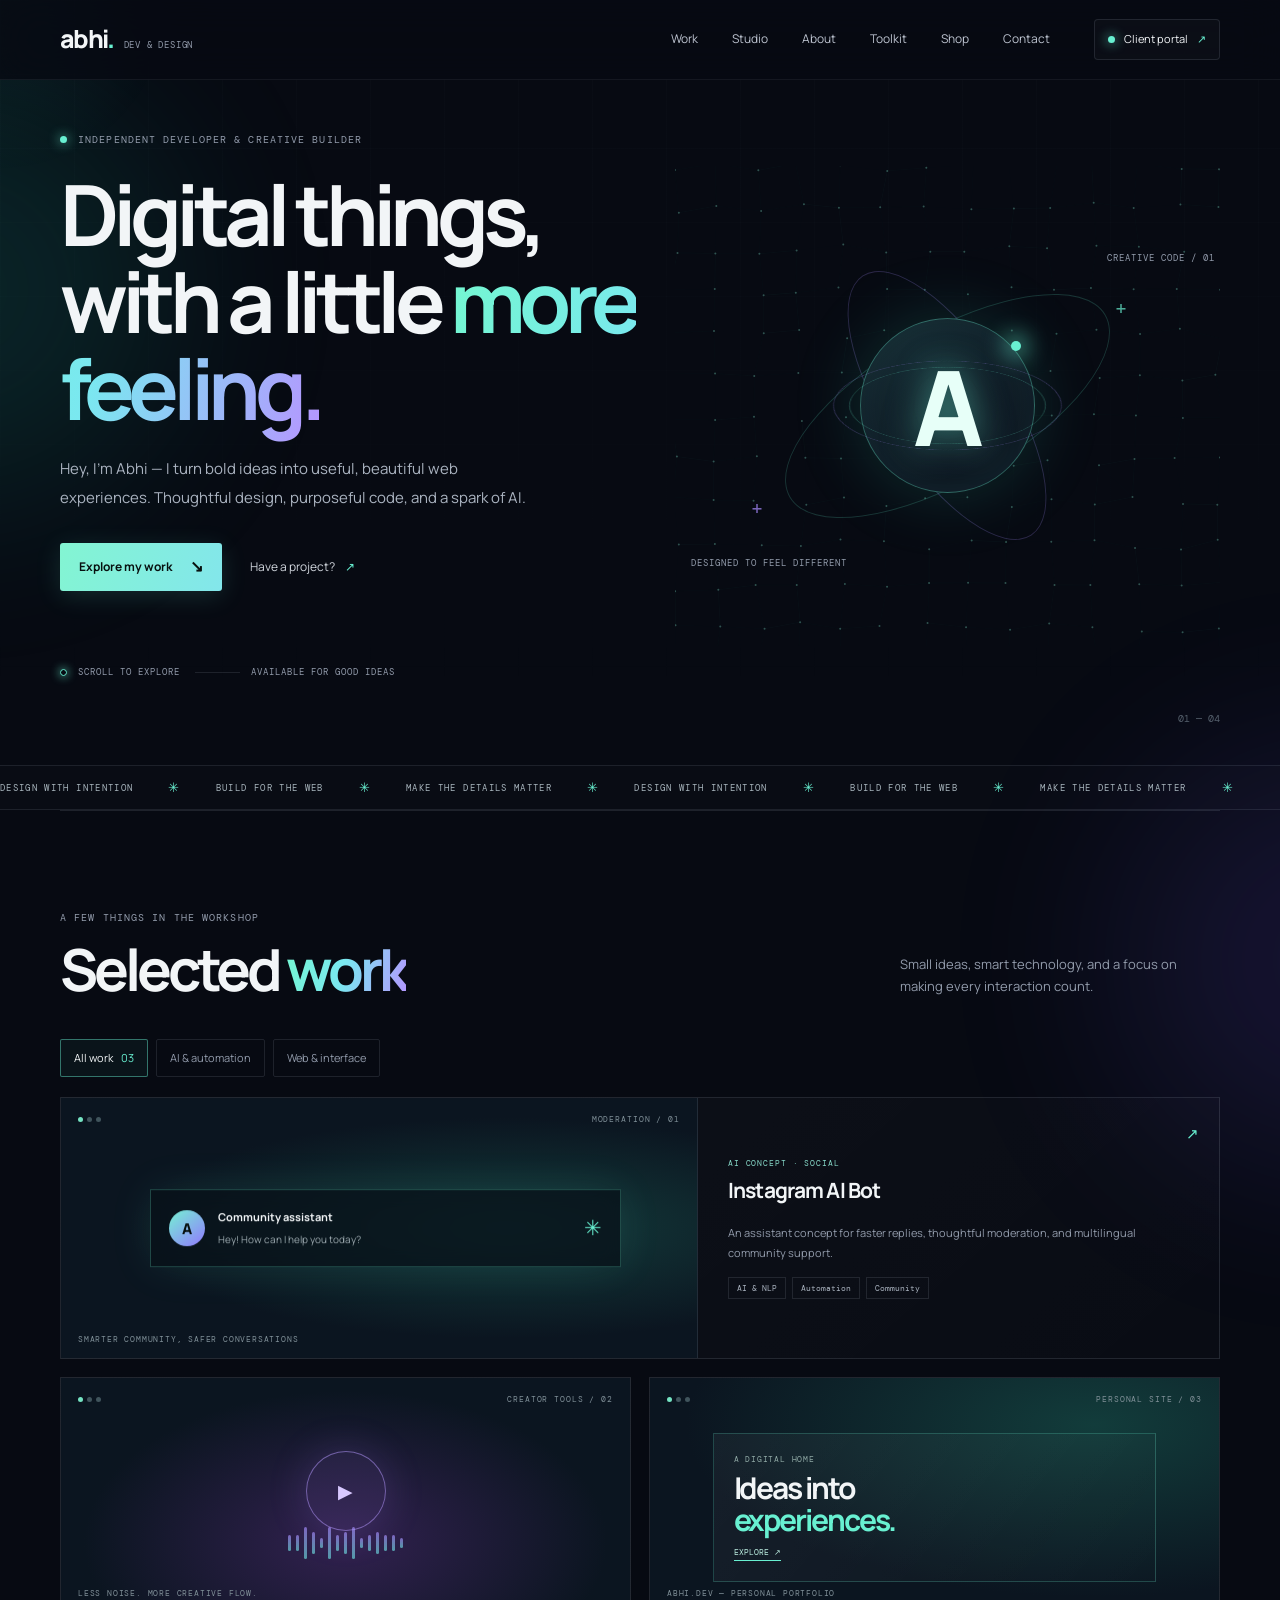
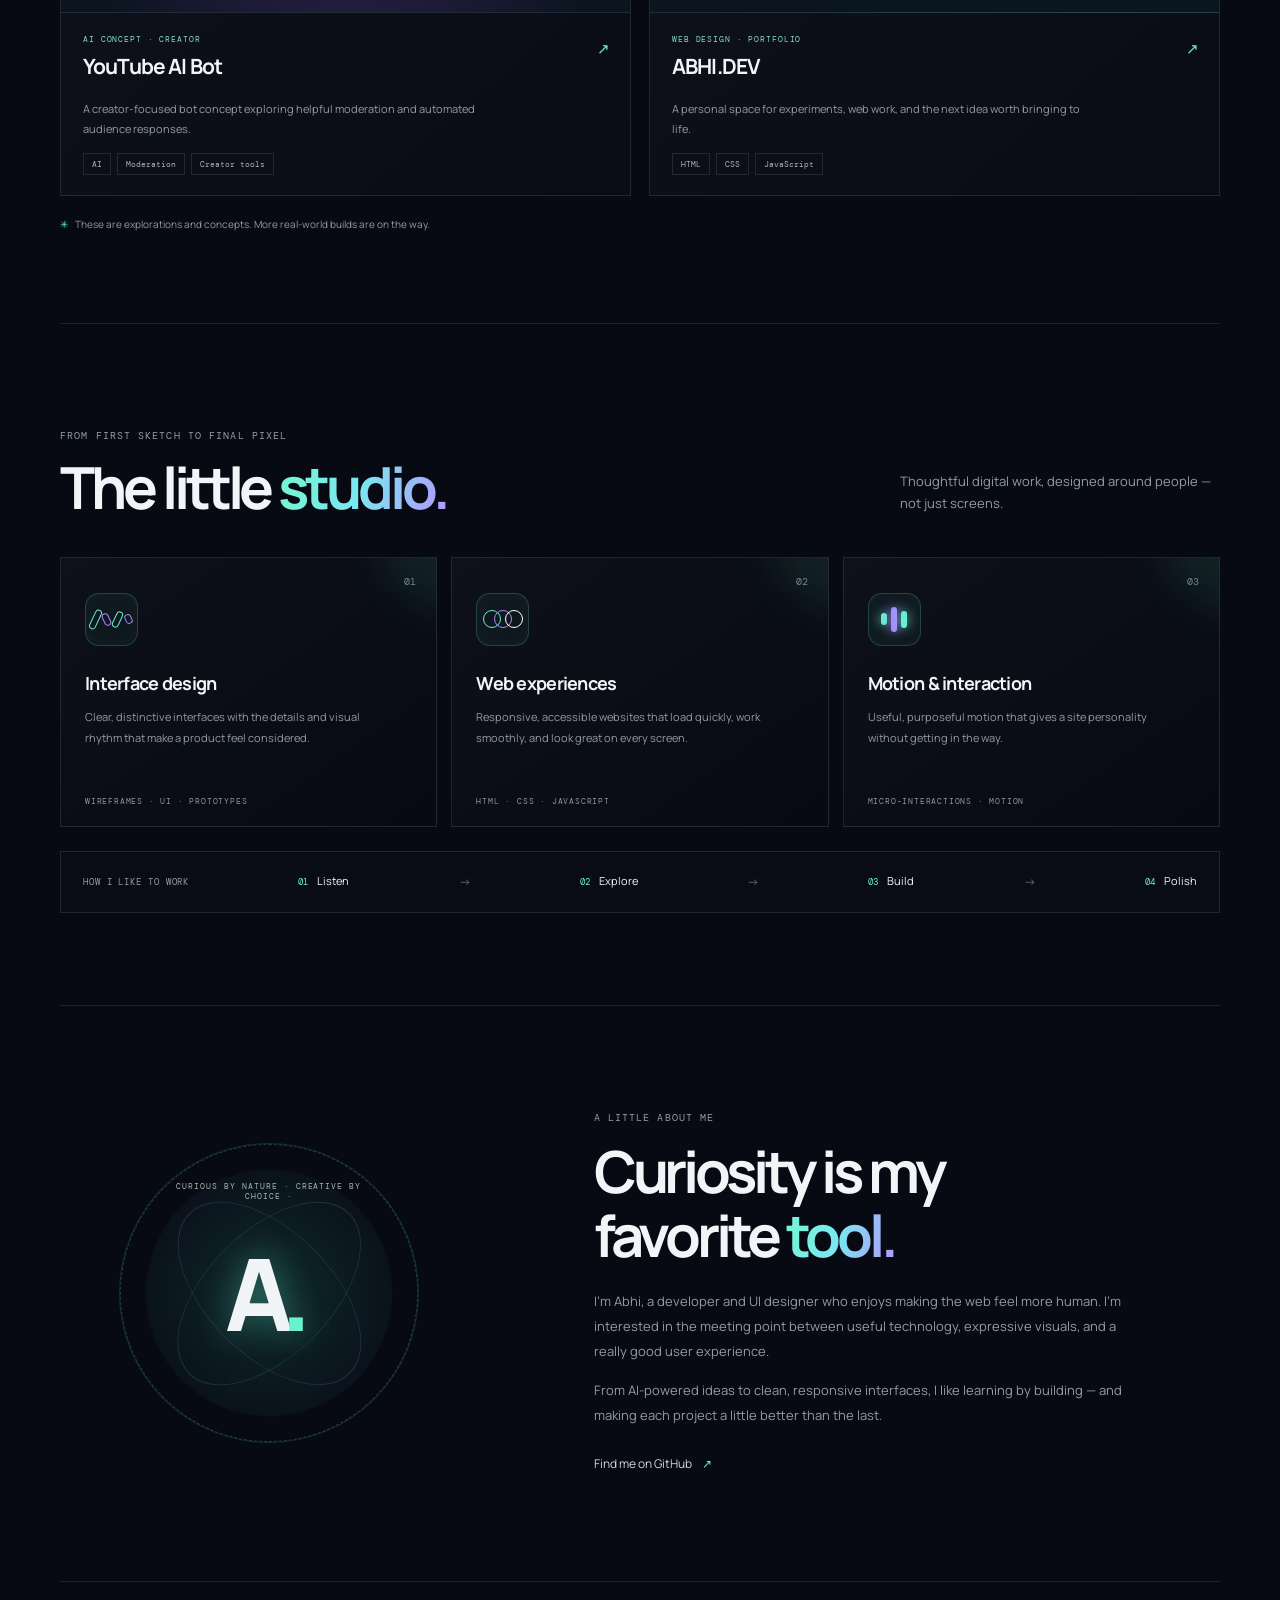
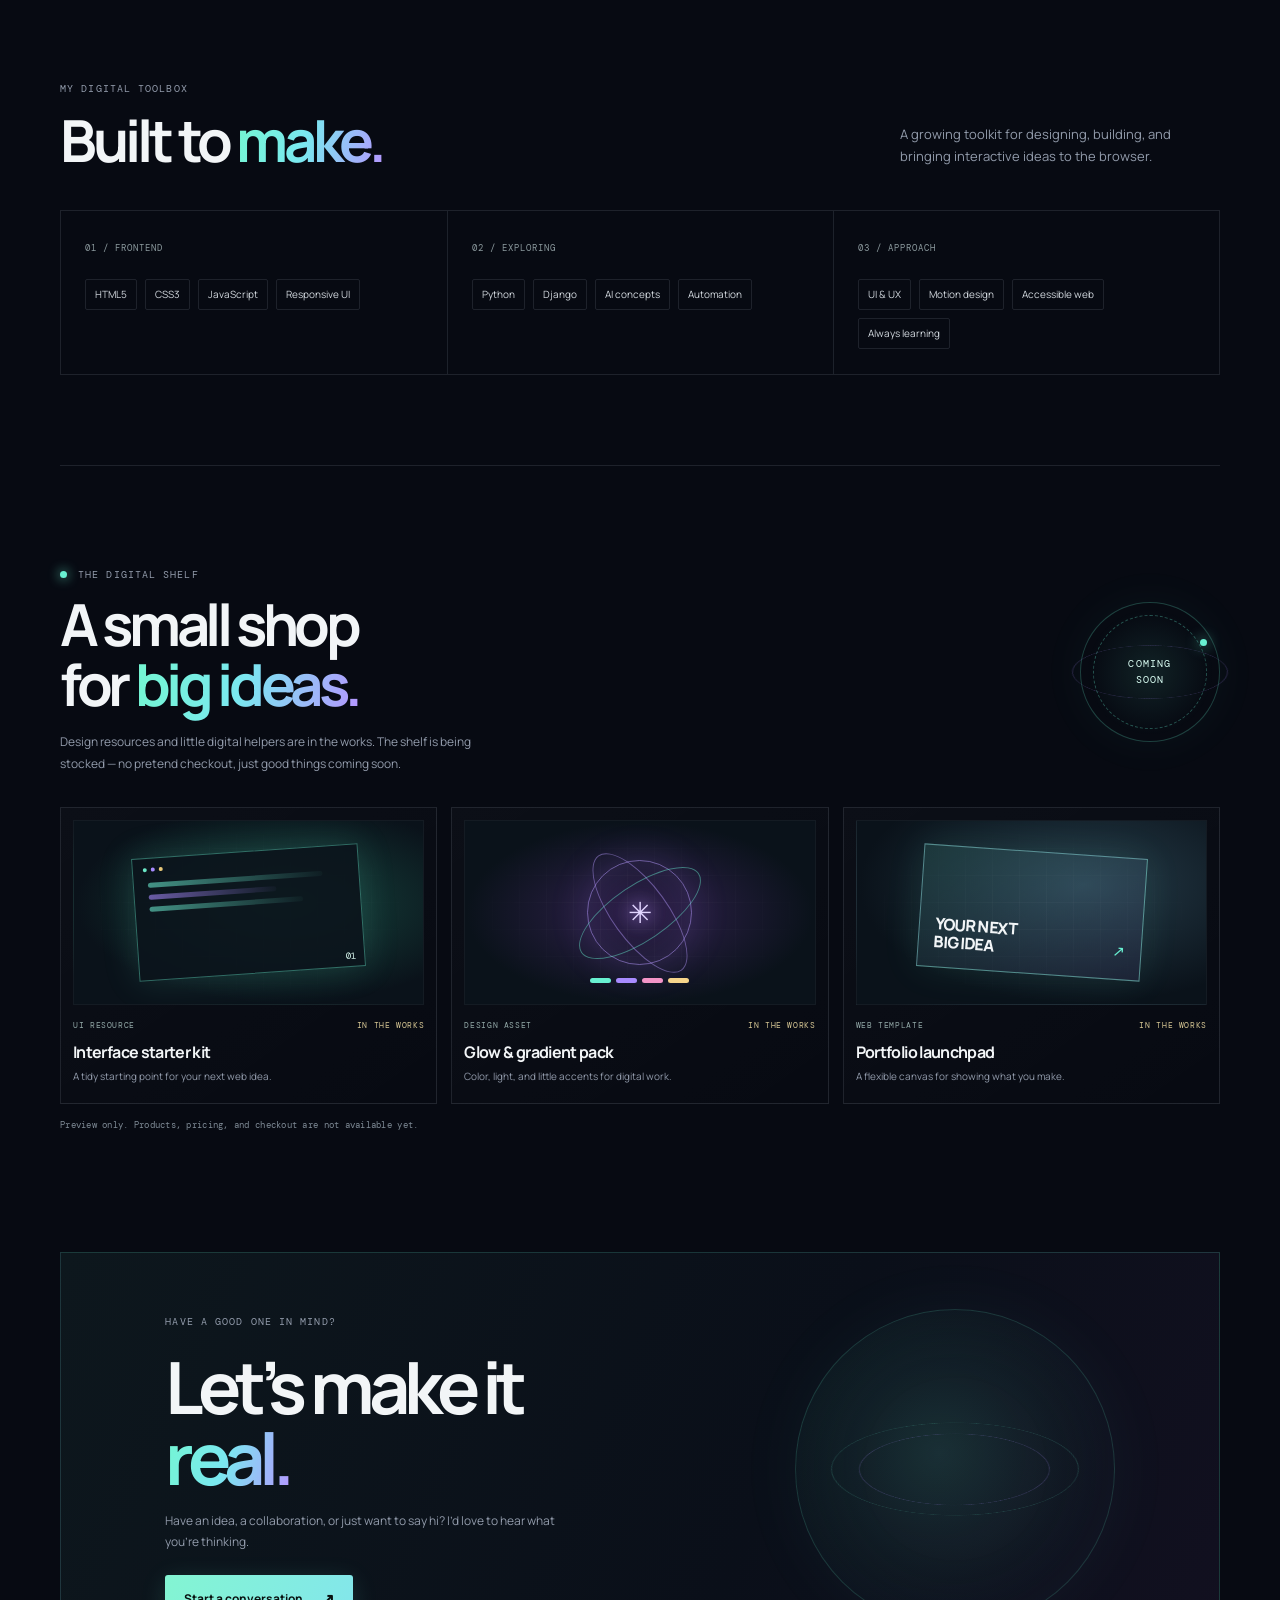
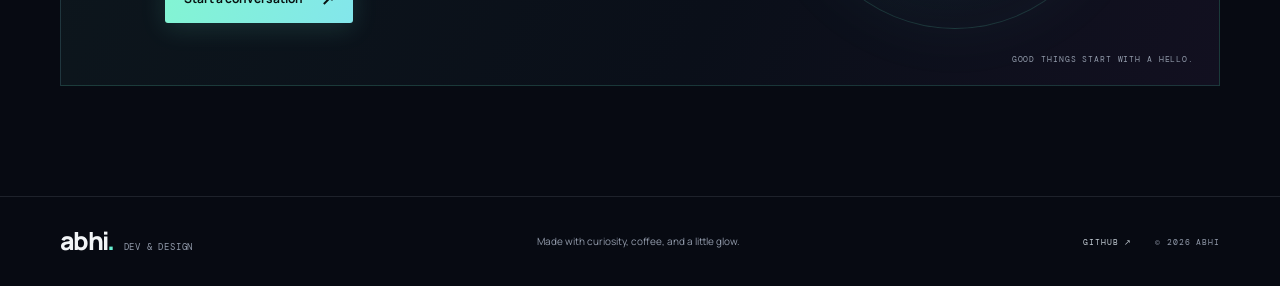
==== commit e4d38581: "Expand portfolio with generative graphics, studio services, process, and digital shop preview" ====
--- a/index.html
+++ b/index.html
@@ -10,84 +10,27 @@
   <link rel="preconnect" href="https://fonts.gstatic.com" crossorigin>
   <link href="https://fonts.googleapis.com/css2?family=DM+Mono:wght@400;500&family=Manrope:wght@400;500;600;700;800&display=swap" rel="stylesheet">
   <link rel="stylesheet" href="css/styles.css">
+  <link rel="stylesheet" href="css/studio.css">
   <script>document.documentElement.classList.add('js');</script>
   <script src="js/app.js" defer></script>
   <script src="js/animations.js" defer></script>
+  <script src="js/studio.js" defer></script>
 </head>
 <body>
-  <div class="loader" id="loader" aria-label="Loading portfolio" role="status">
-    <span class="loader-mark">A<span>.</span></span>
-    <span class="loader-line"><i></i></span>
-    <span class="loader-label">MAKING SOMETHING GOOD</span>
-  </div>
-  <div class="ambient ambient-one" aria-hidden="true"></div>
-  <div class="ambient ambient-two" aria-hidden="true"></div>
-  <div class="pointer-glow" aria-hidden="true"></div>
-
-  <header class="site-header">
-    <a class="wordmark" href="#home" aria-label="Abhi home">abhi<span>.</span><small>DEV & DESIGN</small></a>
-    <button class="menu-toggle" aria-label="Open navigation" aria-expanded="false" aria-controls="main-nav"><span></span><span></span></button>
-    <nav class="main-nav" id="main-nav" aria-label="Main navigation">
-      <a href="#work">Work</a><a href="#about">About</a><a href="#toolkit">Toolkit</a><a href="#contact">Contact</a>
-      <button class="nav-portal" type="button" data-open-portal><span class="status-dot"></span> Client portal <span aria-hidden="true">↗</span></button>
-    </nav>
-  </header>
-
+  <div class="loader" id="loader" aria-label="Loading portfolio" role="status"><span class="loader-mark">A<span>.</span></span><span class="loader-line"><i></i></span><span class="loader-label">MAKING SOMETHING GOOD</span></div>
+  <div class="ambient ambient-one" aria-hidden="true"></div><div class="ambient ambient-two" aria-hidden="true"></div><div class="pointer-glow" aria-hidden="true"></div>
+  <header class="site-header"><a class="wordmark" href="#home" aria-label="Abhi home">abhi<span>.</span><small>DEV & DESIGN</small></a><button class="menu-toggle" aria-label="Open navigation" aria-expanded="false" aria-controls="main-nav"><span></span><span></span></button><nav class="main-nav" id="main-nav" aria-label="Main navigation"><a href="#work">Work</a><a href="#studio">Studio</a><a href="#about">About</a><a href="#toolkit">Toolkit</a><a href="#shop">Shop</a><a href="#contact">Contact</a><button class="nav-portal" type="button" data-open-portal><span class="status-dot"></span> Client portal <span aria-hidden="true">↗</span></button></nav></header>
   <main>
-    <section class="hero page-wrap" id="home">
-      <div class="hero-copy reveal">
-        <p class="eyebrow"><span class="status-dot"></span> INDEPENDENT DEVELOPER & CREATIVE BUILDER</p>
-        <h1>Digital things,<br>with a little <span class="gradient-text">more feeling.</span></h1>
-        <p class="hero-lede">Hey, I’m Abhi — I turn bold ideas into useful, beautiful web experiences. Thoughtful design, purposeful code, and a spark of AI.</p>
-        <div class="hero-actions"><a class="button button-primary" href="#work">Explore my work <span aria-hidden="true">↘</span></a><a class="text-link" href="#contact">Have a project? <span aria-hidden="true">↗</span></a></div>
-        <div class="hero-footnote"><span class="scroll-indicator"></span> SCROLL TO EXPLORE <span class="footnote-line"></span> AVAILABLE FOR GOOD IDEAS</div>
-      </div>
-      <div class="hero-art reveal" aria-label="Abstract animated neon artwork" role="img">
-        <div class="art-grid"></div><div class="orbit orbit-a"></div><div class="orbit orbit-b"></div>
-        <div class="art-core"><span>A</span><i></i></div>
-        <span class="art-label label-top">CREATIVE CODE / 01</span><span class="art-label label-bottom">DESIGNED TO FEEL DIFFERENT</span>
-        <span class="art-cross cross-one">+</span><span class="art-cross cross-two">+</span>
-      </div>
-      <div class="hero-index" aria-hidden="true">01 — 04</div>
-    </section>
-
-    <section class="work-section section-wrap" id="work">
-      <div class="section-heading reveal"><div><p class="eyebrow">A FEW THINGS IN THE WORKSHOP</p><h2>Selected <span class="gradient-text">work</span></h2></div><p>Small ideas, smart technology, and a focus on making every interaction count.</p></div>
-      <div class="filters reveal" role="group" aria-label="Filter projects"><button class="filter-chip active" type="button" data-filter="all" aria-pressed="true">All work <span>03</span></button><button class="filter-chip" type="button" data-filter="ai" aria-pressed="false">AI & automation</button><button class="filter-chip" type="button" data-filter="web" aria-pressed="false">Web & interface</button></div>
-      <div class="project-grid">
-        <article class="project-card project-feature reveal" data-category="ai">
-          <div class="project-visual visual-social"><div class="visual-top"><span class="mini-window"><i></i><i></i><i></i></span><span>MODERATION / 01</span></div><div class="chat-preview"><div class="chat-avatar">A</div><div><span class="chat-name">Community assistant</span><span class="chat-message">Hey! How can I help you today?</span></div><span class="chat-check">✳</span></div><div class="visual-caption">SMARTER COMMUNITY, SAFER CONVERSATIONS</div></div>
-          <div class="project-info"><div><p class="project-type">AI CONCEPT · SOCIAL</p><h3>Instagram AI Bot</h3></div><span class="project-arrow" aria-hidden="true">↗</span><p class="project-description">An assistant concept for faster replies, thoughtful moderation, and multilingual community support.</p><div class="tag-row"><span>AI & NLP</span><span>Automation</span><span>Community</span></div></div>
-        </article>
-        <article class="project-card reveal" data-category="ai">
-          <div class="project-visual visual-video"><div class="visual-top"><span class="mini-window"><i></i><i></i><i></i></span><span>CREATOR TOOLS / 02</span></div><div class="play-orb"><span>▶</span></div><div class="activity-bars"><i></i><i></i><i></i><i></i><i></i><i></i><i></i><i></i><i></i><i></i><i></i><i></i><i></i><i></i><i></i></div><div class="visual-caption">LESS NOISE. MORE CREATIVE FLOW.</div></div>
-          <div class="project-info"><div><p class="project-type">AI CONCEPT · CREATOR</p><h3>YouTube AI Bot</h3></div><span class="project-arrow" aria-hidden="true">↗</span><p class="project-description">A creator-focused bot concept exploring helpful moderation and automated audience responses.</p><div class="tag-row"><span>AI</span><span>Moderation</span><span>Creator tools</span></div></div>
-        </article>
-        <article class="project-card reveal" data-category="web">
-          <div class="project-visual visual-portfolio"><div class="visual-top"><span class="mini-window"><i></i><i></i><i></i></span><span>PERSONAL SITE / 03</span></div><div class="portfolio-mock"><span class="mock-kicker">A DIGITAL HOME</span><b>Ideas into<br><em>experiences.</em></b><span class="mock-button">EXPLORE ↗</span></div><div class="visual-caption">ABHI.DEV — PERSONAL PORTFOLIO</div></div>
-          <div class="project-info"><div><p class="project-type">WEB DESIGN · PORTFOLIO</p><h3>ABHI.DEV</h3></div><span class="project-arrow" aria-hidden="true">↗</span><p class="project-description">A personal space for experiments, web work, and the next idea worth bringing to life.</p><div class="tag-row"><span>HTML</span><span>CSS</span><span>JavaScript</span></div></div>
-        </article>
-      </div>
-      <p class="project-note reveal"><span>✳</span> These are explorations and concepts. More real-world builds are on the way.</p>
-    </section>
-
-    <section class="about-section section-wrap" id="about">
-      <div class="about-stamp reveal"><div class="stamp-orbit"><span>CURIOUS BY NATURE · CREATIVE BY CHOICE · </span></div><div class="stamp-center">A<span>.</span></div></div>
-      <div class="about-copy reveal"><p class="eyebrow">A LITTLE ABOUT ME</p><h2>Curiosity is my<br>favorite <span class="gradient-text">tool.</span></h2><p>I’m Abhi, a developer and UI designer who enjoys making the web feel more human. I’m interested in the meeting point between useful technology, expressive visuals, and a really good user experience.</p><p>From AI-powered ideas to clean, responsive interfaces, I like learning by building — and making each project a little better than the last.</p><a class="text-link" href="https://github.com/AbhiWebDesigner" target="_blank" rel="noreferrer">Find me on GitHub <span aria-hidden="true">↗</span></a></div>
-    </section>
-
-    <section class="toolkit-section section-wrap" id="toolkit">
-      <div class="section-heading reveal"><div><p class="eyebrow">MY DIGITAL TOOLBOX</p><h2>Built to <span class="gradient-text">make.</span></h2></div><p>A growing toolkit for designing, building, and bringing interactive ideas to the browser.</p></div>
-      <div class="toolkit-grid reveal"><div class="tool-group"><span class="tool-number">01 / FRONTEND</span><div class="tool-list"><span>HTML5</span><span>CSS3</span><span>JavaScript</span><span>Responsive UI</span></div></div><div class="tool-group"><span class="tool-number">02 / EXPLORING</span><div class="tool-list"><span>Python</span><span>Django</span><span>AI concepts</span><span>Automation</span></div></div><div class="tool-group"><span class="tool-number">03 / APPROACH</span><div class="tool-list"><span>UI & UX</span><span>Motion design</span><span>Accessible web</span><span>Always learning</span></div></div></div>
-    </section>
-
+    <section class="hero page-wrap" id="home"><div class="hero-copy reveal"><p class="eyebrow"><span class="status-dot"></span> INDEPENDENT DEVELOPER & CREATIVE BUILDER</p><h1>Digital things,<br>with a little <span class="gradient-text">more feeling.</span></h1><p class="hero-lede">Hey, I’m Abhi — I turn bold ideas into useful, beautiful web experiences. Thoughtful design, purposeful code, and a spark of AI.</p><div class="hero-actions"><a class="button button-primary" href="#work">Explore my work <span aria-hidden="true">↘</span></a><a class="text-link" href="#contact">Have a project? <span aria-hidden="true">↗</span></a></div><div class="hero-footnote"><span class="scroll-indicator"></span> SCROLL TO EXPLORE <span class="footnote-line"></span> AVAILABLE FOR GOOD IDEAS</div></div><div class="hero-art reveal" aria-label="Animated generative neon artwork" role="img"><canvas class="hero-canvas" aria-hidden="true"></canvas><div class="art-grid"></div><div class="orbit orbit-a"></div><div class="orbit orbit-b"></div><div class="art-core"><span>A</span><i></i></div><span class="art-label label-top">CREATIVE CODE / 01</span><span class="art-label label-bottom">DESIGNED TO FEEL DIFFERENT</span><span class="art-cross cross-one">+</span><span class="art-cross cross-two">+</span></div><div class="hero-index" aria-hidden="true">01 — 04</div></section>
+    <div class="signal-strip" aria-label="Design and development capabilities"><div class="signal-track"><span>DESIGN WITH INTENTION</span><i>✳</i><span>BUILD FOR THE WEB</span><i>✳</i><span>MAKE THE DETAILS MATTER</span><i>✳</i><span>DESIGN WITH INTENTION</span><i>✳</i><span>BUILD FOR THE WEB</span><i>✳</i><span>MAKE THE DETAILS MATTER</span><i>✳</i></div></div>
+    <section class="work-section section-wrap" id="work"><div class="section-heading reveal"><div><p class="eyebrow">A FEW THINGS IN THE WORKSHOP</p><h2>Selected <span class="gradient-text">work</span></h2></div><p>Small ideas, smart technology, and a focus on making every interaction count.</p></div><div class="filters reveal" role="group" aria-label="Filter projects"><button class="filter-chip active" type="button" data-filter="all" aria-pressed="true">All work <span>03</span></button><button class="filter-chip" type="button" data-filter="ai" aria-pressed="false">AI & automation</button><button class="filter-chip" type="button" data-filter="web" aria-pressed="false">Web & interface</button></div><div class="project-grid"><article class="project-card project-feature reveal" data-category="ai"><div class="project-visual visual-social"><div class="visual-top"><span class="mini-window"><i></i><i></i><i></i></span><span>MODERATION / 01</span></div><div class="chat-preview"><div class="chat-avatar">A</div><div><span class="chat-name">Community assistant</span><span class="chat-message">Hey! How can I help you today?</span></div><span class="chat-check">✳</span></div><div class="visual-caption">SMARTER COMMUNITY, SAFER CONVERSATIONS</div></div><div class="project-info"><div><p class="project-type">AI CONCEPT · SOCIAL</p><h3>Instagram AI Bot</h3></div><span class="project-arrow" aria-hidden="true">↗</span><p class="project-description">An assistant concept for faster replies, thoughtful moderation, and multilingual community support.</p><div class="tag-row"><span>AI & NLP</span><span>Automation</span><span>Community</span></div></div></article><article class="project-card reveal" data-category="ai"><div class="project-visual visual-video"><div class="visual-top"><span class="mini-window"><i></i><i></i><i></i></span><span>CREATOR TOOLS / 02</span></div><div class="play-orb"><span>▶</span></div><div class="activity-bars"><i></i><i></i><i></i><i></i><i></i><i></i><i></i><i></i><i></i><i></i><i></i><i></i><i></i><i></i><i></i></div><div class="visual-caption">LESS NOISE. MORE CREATIVE FLOW.</div></div><div class="project-info"><div><p class="project-type">AI CONCEPT · CREATOR</p><h3>YouTube AI Bot</h3></div><span class="project-arrow" aria-hidden="true">↗</span><p class="project-description">A creator-focused bot concept exploring helpful moderation and automated audience responses.</p><div class="tag-row"><span>AI</span><span>Moderation</span><span>Creator tools</span></div></div></article><article class="project-card reveal" data-category="web"><div class="project-visual visual-portfolio"><div class="visual-top"><span class="mini-window"><i></i><i></i><i></i></span><span>PERSONAL SITE / 03</span></div><div class="portfolio-mock"><span class="mock-kicker">A DIGITAL HOME</span><b>Ideas into<br><em>experiences.</em></b><span class="mock-button">EXPLORE ↗</span></div><div class="visual-caption">ABHI.DEV — PERSONAL PORTFOLIO</div></div><div class="project-info"><div><p class="project-type">WEB DESIGN · PORTFOLIO</p><h3>ABHI.DEV</h3></div><span class="project-arrow" aria-hidden="true">↗</span><p class="project-description">A personal space for experiments, web work, and the next idea worth bringing to life.</p><div class="tag-row"><span>HTML</span><span>CSS</span><span>JavaScript</span></div></div></article></div><p class="project-note reveal"><span>✳</span> These are explorations and concepts. More real-world builds are on the way.</p></section>
+    <section class="studio-section section-wrap" id="studio"><div class="section-heading reveal"><div><p class="eyebrow">FROM FIRST SKETCH TO FINAL PIXEL</p><h2>The little <span class="gradient-text">studio.</span></h2></div><p>Thoughtful digital work, designed around people — not just screens.</p></div><div class="service-grid"><article class="service-card reveal"><span class="service-index">01</span><div class="service-icon icon-design"><i></i><i></i><i></i><i></i></div><h3>Interface design</h3><p>Clear, distinctive interfaces with the details and visual rhythm that make a product feel considered.</p><span class="service-foot">WIREFRAMES · UI · PROTOTYPES</span></article><article class="service-card reveal"><span class="service-index">02</span><div class="service-icon icon-build"><i></i><i></i><i></i></div><h3>Web experiences</h3><p>Responsive, accessible websites that load quickly, work smoothly, and look great on every screen.</p><span class="service-foot">HTML · CSS · JAVASCRIPT</span></article><article class="service-card reveal"><span class="service-index">03</span><div class="service-icon icon-motion"><i></i><i></i><i></i></div><h3>Motion & interaction</h3><p>Useful, purposeful motion that gives a site personality without getting in the way.</p><span class="service-foot">MICRO-INTERACTIONS · MOTION</span></article></div><div class="process-row reveal"><span class="process-label">HOW I LIKE TO WORK</span><div><b>01</b><span>Listen</span></div><i>→</i><div><b>02</b><span>Explore</span></div><i>→</i><div><b>03</b><span>Build</span></div><i>→</i><div><b>04</b><span>Polish</span></div></div></section>
+    <section class="about-section section-wrap" id="about"><div class="about-stamp reveal"><div class="stamp-orbit"><span>CURIOUS BY NATURE · CREATIVE BY CHOICE · </span></div><div class="stamp-center">A<span>.</span></div></div><div class="about-copy reveal"><p class="eyebrow">A LITTLE ABOUT ME</p><h2>Curiosity is my<br>favorite <span class="gradient-text">tool.</span></h2><p>I’m Abhi, a developer and UI designer who enjoys making the web feel more human. I’m interested in the meeting point between useful technology, expressive visuals, and a really good user experience.</p><p>From AI-powered ideas to clean, responsive interfaces, I like learning by building — and making each project a little better than the last.</p><a class="text-link" href="https://github.com/AbhiWebDesigner" target="_blank" rel="noreferrer">Find me on GitHub <span aria-hidden="true">↗</span></a></div></section>
+    <section class="toolkit-section section-wrap" id="toolkit"><div class="section-heading reveal"><div><p class="eyebrow">MY DIGITAL TOOLBOX</p><h2>Built to <span class="gradient-text">make.</span></h2></div><p>A growing toolkit for designing, building, and bringing interactive ideas to the browser.</p></div><div class="toolkit-grid reveal"><div class="tool-group"><span class="tool-number">01 / FRONTEND</span><div class="tool-list"><span>HTML5</span><span>CSS3</span><span>JavaScript</span><span>Responsive UI</span></div></div><div class="tool-group"><span class="tool-number">02 / EXPLORING</span><div class="tool-list"><span>Python</span><span>Django</span><span>AI concepts</span><span>Automation</span></div></div><div class="tool-group"><span class="tool-number">03 / APPROACH</span><div class="tool-list"><span>UI & UX</span><span>Motion design</span><span>Accessible web</span><span>Always learning</span></div></div></div></section>
+    <section class="shop-section section-wrap" id="shop"><div class="shop-header reveal"><div><p class="eyebrow"><span class="status-dot"></span> THE DIGITAL SHELF</p><h2>A small shop<br>for <span class="gradient-text">big ideas.</span></h2><p>Design resources and little digital helpers are in the works. The shelf is being stocked — no pretend checkout, just good things coming soon.</p></div><div class="shop-orbit" aria-hidden="true"><span>COMING<br>SOON</span><i></i></div></div><div class="shelf-grid"><article class="shelf-card reveal"><div class="shelf-art shelf-art-one"><div class="resource-window"><div class="resource-dots"><i></i><i></i><i></i></div><div class="resource-lines"><i></i><i></i><i></i></div><span>01</span></div></div><div class="shelf-meta"><span>UI RESOURCE</span><span>IN THE WORKS</span></div><h3>Interface starter kit</h3><p>A tidy starting point for your next web idea.</p></article><article class="shelf-card reveal"><div class="shelf-art shelf-art-two"><div class="resource-orbit"><span>✳</span></div><div class="color-swatches"><i></i><i></i><i></i><i></i></div></div><div class="shelf-meta"><span>DESIGN ASSET</span><span>IN THE WORKS</span></div><h3>Glow & gradient pack</h3><p>Color, light, and little accents for digital work.</p></article><article class="shelf-card reveal"><div class="shelf-art shelf-art-three"><div class="template-card"><span>YOUR NEXT<br>BIG IDEA</span><i>↗</i></div></div><div class="shelf-meta"><span>WEB TEMPLATE</span><span>IN THE WORKS</span></div><h3>Portfolio launchpad</h3><p>A flexible canvas for showing what you make.</p></article></div><p class="shop-disclaimer reveal">Preview only. Products, pricing, and checkout are not available yet.</p></section>
     <section class="contact-section section-wrap" id="contact"><div class="contact-card reveal"><div class="contact-orb" aria-hidden="true"></div><p class="eyebrow">HAVE A GOOD ONE IN MIND?</p><h2>Let’s make it<br><span class="gradient-text">real.</span></h2><p>Have an idea, a collaboration, or just want to say hi? I’d love to hear what you’re thinking.</p><a class="button button-primary" href="https://github.com/AbhiWebDesigner" target="_blank" rel="noreferrer">Start a conversation <span aria-hidden="true">↗</span></a><span class="contact-coord">GOOD THINGS START WITH A HELLO.</span></div></section>
   </main>
-
   <footer class="site-footer"><a class="wordmark" href="#home">abhi<span>.</span><small>DEV & DESIGN</small></a><p>Made with curiosity, coffee, and a little glow.</p><div><a href="https://github.com/AbhiWebDesigner" target="_blank" rel="noreferrer">GITHUB ↗</a><span>© <span id="year">2026</span> ABHI</span></div></footer>
-
   <dialog class="portal-dialog" id="portal-dialog" aria-labelledby="portal-title"><button class="dialog-close" type="button" aria-label="Close dialog">×</button><span class="portal-icon">A<span>.</span></span><p class="eyebrow">A LITTLE PREVIEW</p><h2 id="portal-title">Client portal</h2><p class="portal-copy">A dedicated client workspace is on the roadmap. There’s no sign-in system connected here yet.</p><div class="portal-note"><span class="status-dot"></span> PRIVATE ACCESS IS NOT CONFIGURED</div><button class="button button-primary dialog-done" type="button">Sounds good <span aria-hidden="true">✓</span></button></dialog>
-  <script src="js/app.js" defer></script>
-  <script src="js/animations.js" defer></script>
 </body>
 </html>
--- a/css/studio.css
+++ b/css/studio.css
@@ -0,0 +1,7 @@
+/* Additional studio, shop and generative-graphic layer */
+.hero-art{overflow:hidden}.hero-canvas{position:absolute;inset:0;width:100%;height:100%;z-index:-1;opacity:.72;pointer-events:none}.signal-strip{overflow:hidden;border-block:1px solid rgba(193,211,228,.1);background:rgba(255,255,255,.012);padding:13px 0}.signal-track{width:max-content;display:flex;align-items:center;gap:35px;animation:signal-drift 32s linear infinite;color:#a8b5bd;font:9px var(--mono);letter-spacing:.15em}.signal-track i{color:var(--cyan);font-style:normal;font-size:13px}@keyframes signal-drift{to{transform:translateX(-50%)}}
+.studio-section{padding:105px 0 92px;border-top:1px solid var(--line)}.service-grid{display:grid;grid-template-columns:repeat(3,1fr);gap:14px}.service-card{min-height:270px;position:relative;padding:26px 24px 22px;overflow:hidden;border:1px solid var(--line);background:linear-gradient(145deg,#ffffff08,#ffffff01);transition:transform .3s,border-color .3s,box-shadow .3s}.service-card:after{content:"";position:absolute;width:170px;height:170px;right:-110px;top:-115px;border-radius:50%;background:#68f0d115;filter:blur(20px);transition:all .4s}.service-card:hover{transform:translateY(-5px);border-color:#68f0d15c;box-shadow:0 12px 36px #0004}.service-card:hover:after{right:-55px;top:-65px}.service-index{position:absolute;right:20px;top:17px;color:#75848d;font:10px var(--mono)}.service-icon{width:53px;height:53px;margin:9px 0 22px;position:relative;display:flex;align-items:center;justify-content:center;gap:4px;border:1px solid #68f0d135;border-radius:14px;background:#68f0d109;box-shadow:inset 0 0 20px #68f0d10a}.icon-design i{width:7px;height:21px;border:1px solid var(--cyan);border-radius:8px;transform:rotate(25deg)}.icon-design i:nth-child(2){height:13px;border-color:var(--violet);transform:rotate(-25deg)}.icon-design i:nth-child(3){height:17px}.icon-design i:nth-child(4){height:10px;border-color:var(--violet);transform:rotate(-25deg)}.icon-build{gap:0}.icon-build i{width:18px;height:18px;border:1px solid var(--cyan);border-radius:50%}.icon-build i:nth-child(2){margin-left:-7px;border-color:var(--violet)}.icon-build i:nth-child(3){margin-left:-7px;border-color:#fff}.icon-motion i{width:6px;height:12px;border-radius:5px;background:var(--cyan);box-shadow:0 0 12px #68f0d1}.icon-motion i:nth-child(2){height:25px;background:var(--violet);box-shadow:0 0 12px #a88bff}.icon-motion i:nth-child(3){height:17px}.service-card h3{margin:0 0 9px;font-size:18px;letter-spacing:-.04em}.service-card p{max-width:290px;margin:0;color:var(--muted);font-size:11px;line-height:1.85}.service-foot{position:absolute;left:24px;bottom:20px;color:#8a989c;font:8px var(--mono);letter-spacing:.1em}.process-row{display:flex;align-items:center;justify-content:space-between;gap:15px;margin-top:24px;padding:20px 22px;border:1px solid var(--line);background:#ffffff03}.process-label{color:var(--muted);font:9px var(--mono);letter-spacing:.1em}.process-row>div{display:flex;align-items:center;gap:9px;font-size:11px}.process-row>div b{color:var(--cyan);font:9px var(--mono)}.process-row>i{color:#66737d;font-style:normal;font-size:12px}
+.shop-section{padding:102px 0 86px;border-top:1px solid var(--line)}.shop-header{display:flex;align-items:center;justify-content:space-between;gap:35px;margin-bottom:32px}.shop-header .eyebrow{margin-bottom:13px}.shop-header h2{margin:0;font-size:clamp(42px,5vw,58px);letter-spacing:-.075em;line-height:1.04}.shop-header>div:first-child>p:last-child{max-width:440px;margin:16px 0 0;color:var(--muted);font-size:12px;line-height:1.85}.shop-orbit{width:140px;height:140px;flex:none;position:relative;display:grid;place-items:center;border:1px solid #68f0d13d;border-radius:50%;background:radial-gradient(circle,#68f0d11b,transparent 65%);box-shadow:0 0 48px #68f0d10c}.shop-orbit:before,.shop-orbit:after{content:"";position:absolute;inset:12px;border:1px dashed #68f0d150;border-radius:50%;animation:spin 24s linear infinite}.shop-orbit:after{inset:-9px;border-style:solid;border-color:#a88bff38;transform:rotateX(70deg) rotate(25deg);animation:orbit-rock 8s ease-in-out infinite alternate}.shop-orbit span{z-index:1;text-align:center;color:#dbfff5;font:10px/1.6 var(--mono);letter-spacing:.12em}.shop-orbit i{position:absolute;right:12px;top:36px;width:7px;height:7px;border-radius:50%;background:var(--cyan);box-shadow:0 0 14px var(--cyan)}@keyframes orbit-rock{to{transform:rotateX(70deg) rotate(65deg)}}.shelf-grid{display:grid;grid-template-columns:repeat(3,1fr);gap:14px}.shelf-card{padding:12px 12px 18px;border:1px solid var(--line);background:linear-gradient(145deg,#ffffff06,#ffffff01);transition:transform .3s,border-color .3s}.shelf-card:hover{transform:translateY(-5px);border-color:#68f0d15c}.shelf-art{height:185px;position:relative;display:grid;place-items:center;overflow:hidden;border:1px solid #ffffff0a;background:#0a121a}.shelf-art:before{content:"";position:absolute;inset:0;background-image:linear-gradient(#ffffff08 1px,transparent 1px),linear-gradient(90deg,#ffffff08 1px,transparent 1px);background-size:27px 27px;mask-image:radial-gradient(ellipse,black,transparent 75%)}.shelf-art-one{background:radial-gradient(ellipse at 60% 45%,#17463f,#0a121a 70%)}.resource-window{z-index:1;width:65%;height:67%;position:relative;padding:24px 14px 12px;border:1px solid #68f0d167;background:#0b141ce8;box-shadow:0 0 36px #68f0d125;transform:rotate(-4deg);transition:transform .35s}.shelf-card:hover .resource-window{transform:rotate(0) scale(1.04)}.resource-dots{position:absolute;left:10px;top:9px;display:flex;gap:4px}.resource-dots i{width:4px;height:4px;background:#6be8c7;border-radius:50%}.resource-dots i:nth-child(2){background:#a88bff}.resource-dots i:nth-child(3){background:#e8c879}.resource-lines{display:grid;gap:7px}.resource-lines i{height:5px;width:89%;background:linear-gradient(90deg,#69e6cb99,#69e6cb08);border-radius:5px}.resource-lines i:nth-child(2){width:65%;background:linear-gradient(90deg,#a88bff99,#a88bff08)}.resource-lines i:nth-child(3){width:78%}.resource-window>span{position:absolute;right:9px;bottom:4px;color:#dffff5;font:9px var(--mono)}.shelf-art-two{background:radial-gradient(ellipse at 50% 50%,#30214d,#0a121a 70%)}.resource-orbit{width:105px;height:105px;display:grid;place-items:center;border:1px solid #b69aff8c;border-radius:50%;box-shadow:0 0 40px #ad88ff2a,inset 0 0 30px #ad88ff20;animation:float 4s ease-in-out infinite}.resource-orbit:before,.resource-orbit:after{content:"";position:absolute;width:140px;height:54px;border:1px solid #68f0d174;border-radius:50%;transform:rotate(-34deg)}.resource-orbit:after{transform:rotate(54deg);border-color:#b69aff74}.resource-orbit span{color:#e2d6ff;font-size:29px;text-shadow:0 0 18px #b69aff}.color-swatches{position:absolute;bottom:21px;display:flex;gap:5px}.color-swatches i{width:21px;height:5px;border-radius:4px;background:#68f0d1}.color-swatches i:nth-child(2){background:#a88bff}.color-swatches i:nth-child(3){background:#f394c7}.color-swatches i:nth-child(4){background:#f7d58b}.shelf-art-three{background:radial-gradient(ellipse at 65% 35%,#253b48,#0a121a 70%)}.template-card{z-index:1;width:64%;height:67%;display:flex;align-items:flex-end;justify-content:space-between;padding:15px;border:1px solid #91eee57a;background:linear-gradient(145deg,#68f0d122,#a88bff17);box-shadow:0 0 38px #68f0d119;transform:rotate(4deg);transition:transform .35s}.shelf-card:hover .template-card{transform:rotate(0) scale(1.04)}.template-card span{font-size:16px;font-weight:800;line-height:1.15;letter-spacing:-.05em}.template-card i{color:var(--cyan);font-style:normal}.shelf-meta{display:flex;justify-content:space-between;gap:8px;margin-top:15px;color:#94aaa9;font:8px var(--mono);letter-spacing:.08em}.shelf-meta span:last-child{color:#d8c895}.shelf-card h3{margin:9px 0 2px;font-size:16px;letter-spacing:-.04em}.shelf-card p{margin:0;color:var(--muted);font-size:10px}.shop-disclaimer{margin:15px 0 0;color:#7f8b96;font:9px var(--mono);letter-spacing:.03em}
+@media(max-width:850px){.main-nav{gap:15px}.main-nav>a{font-size:11px}.nav-portal{font-size:10px;padding:8px}.service-card{padding-inline:18px}.service-foot{left:18px;font-size:7px}}
+@media(max-width:680px){.main-nav{max-height:calc(100vh - 70px);overflow:auto}.signal-track{gap:22px;font-size:8px}.studio-section,.shop-section{padding-top:70px;padding-bottom:65px}.service-grid,.shelf-grid{grid-template-columns:1fr}.service-card{min-height:235px;padding:22px}.service-foot{left:22px}.process-row{display:grid;grid-template-columns:1fr 1fr;gap:14px;padding:17px}.process-label{grid-column:span 2}.process-row>i{display:none}.process-row>div{padding:8px 0;border-top:1px solid var(--line)}.shop-header{align-items:flex-start}.shop-orbit{width:95px;height:95px;margin-top:12px}.shop-orbit:before{inset:8px}.shop-orbit:after{inset:-7px}.shop-orbit span{font-size:8px}.shelf-art{height:205px}.service-card p{max-width:340px}}
+@media(prefers-reduced-motion:reduce){.signal-track{animation:none}.shop-orbit:before,.shop-orbit:after{animation:none}.hero-canvas{display:none}}
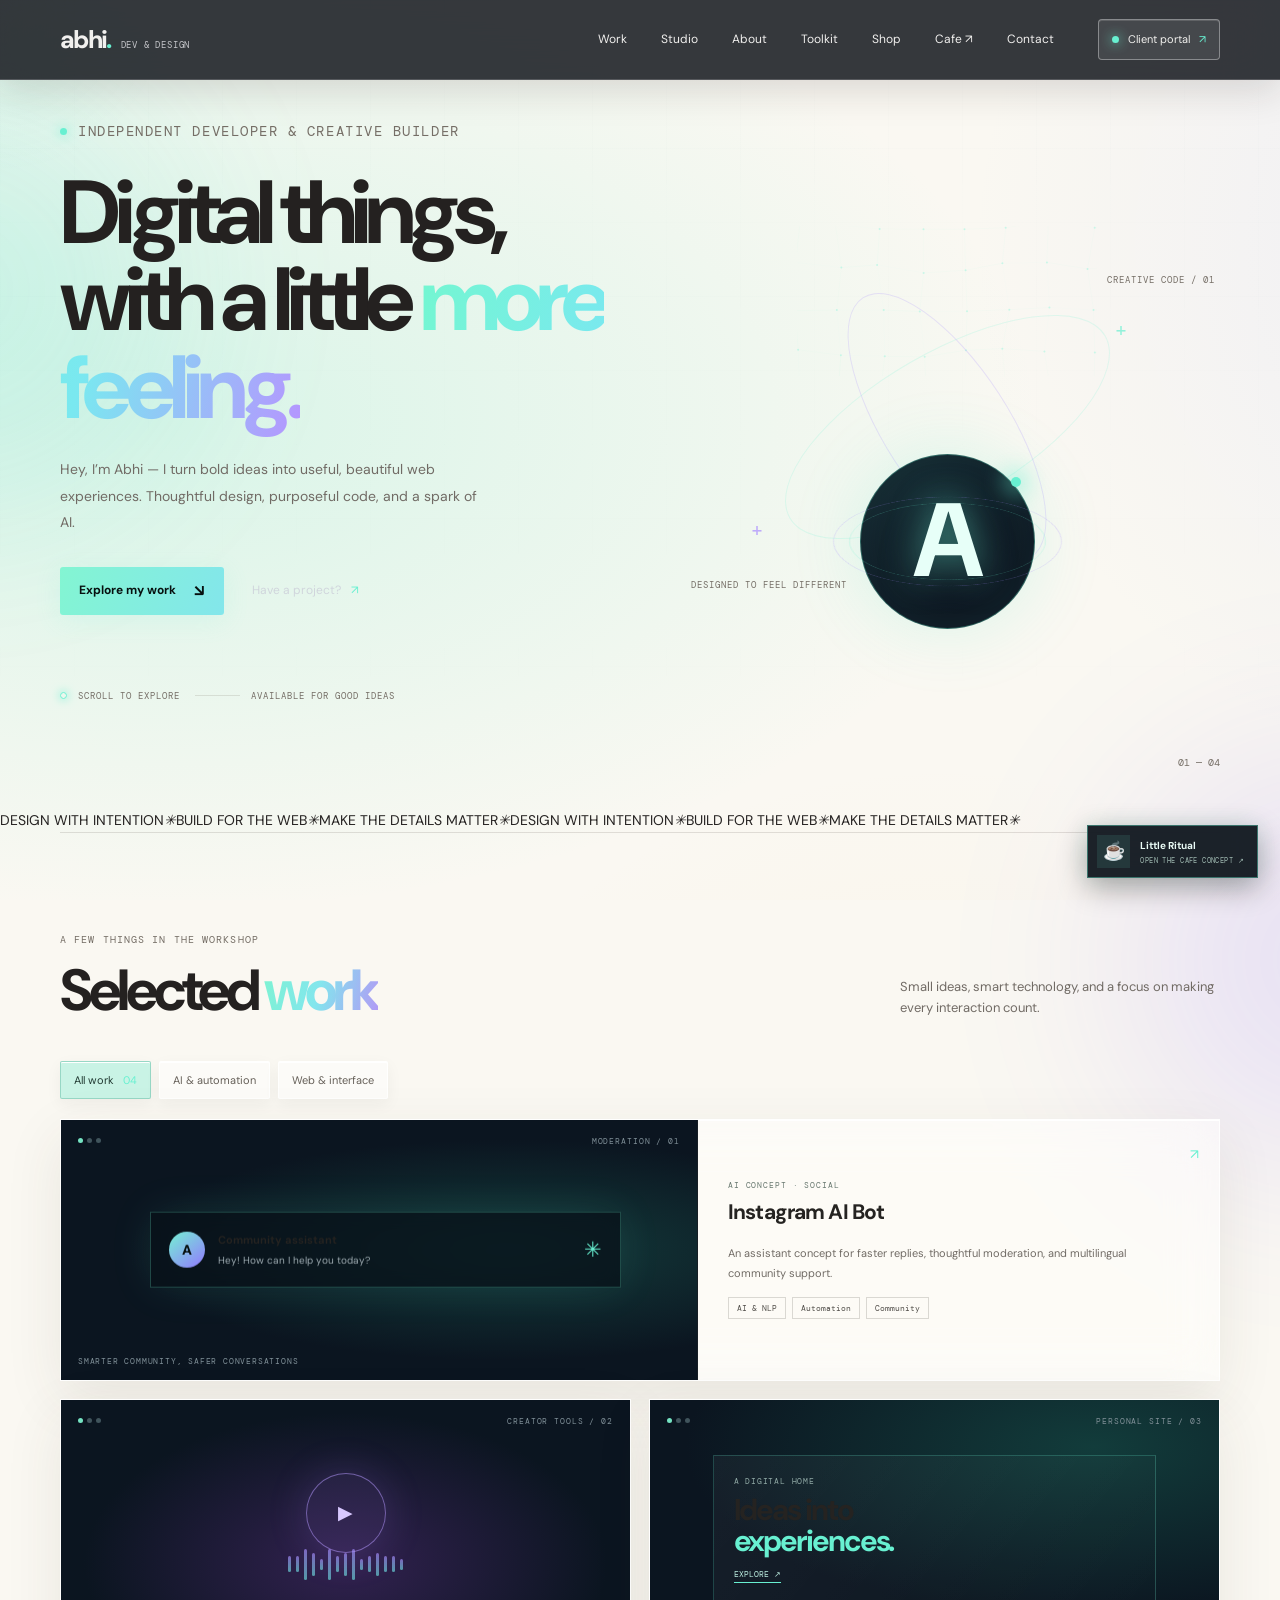
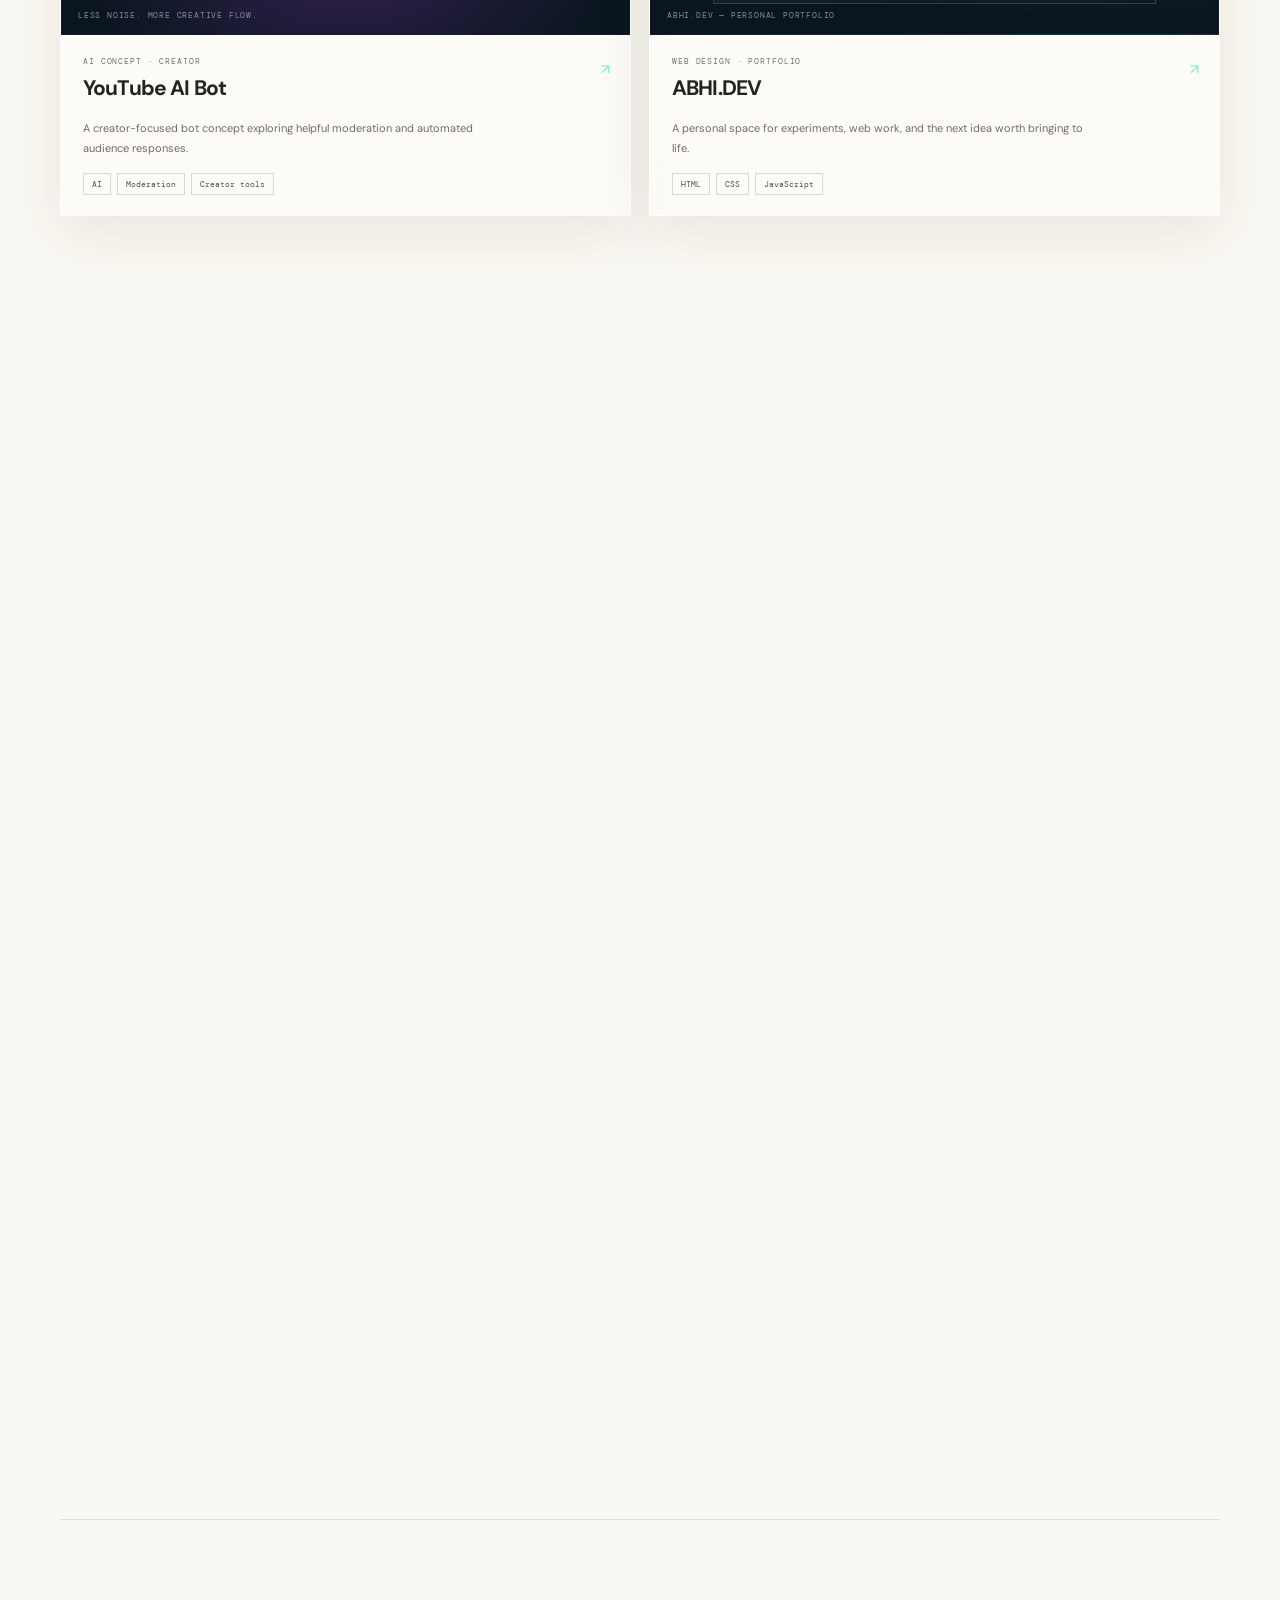
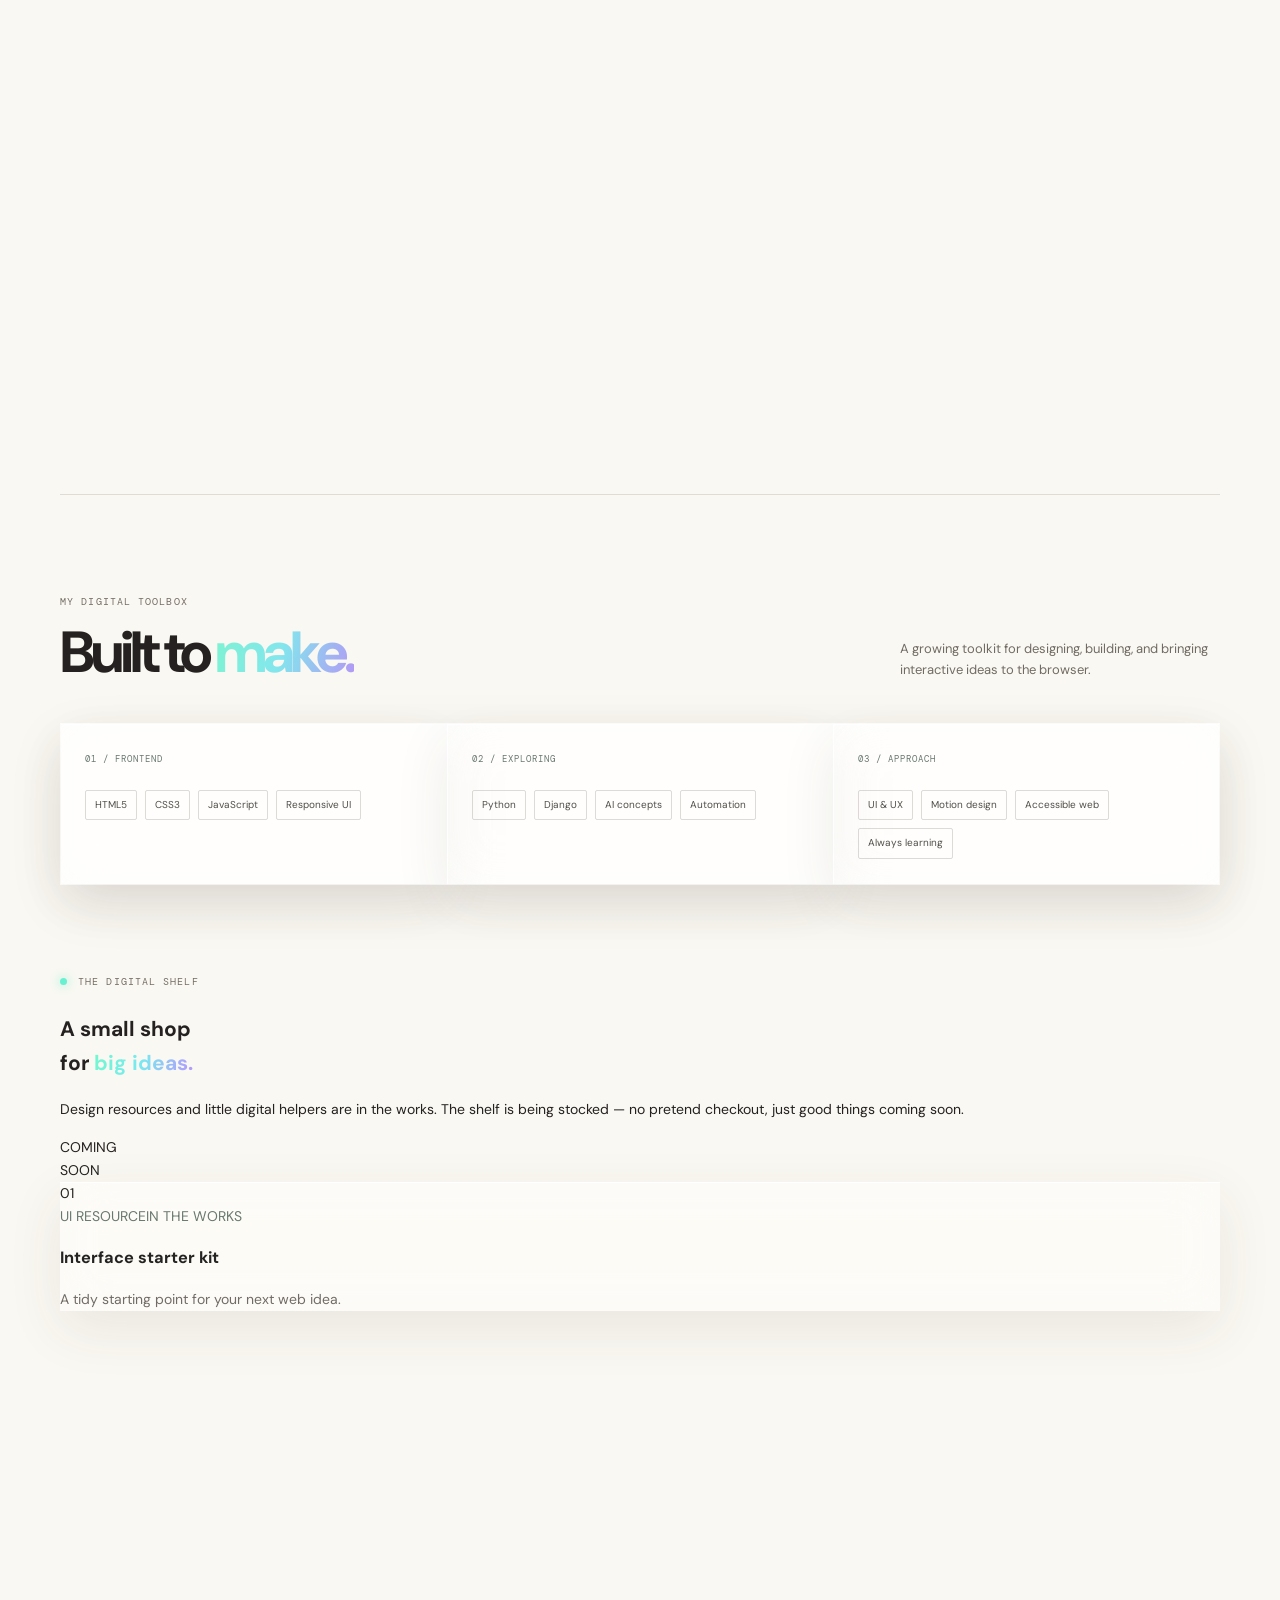
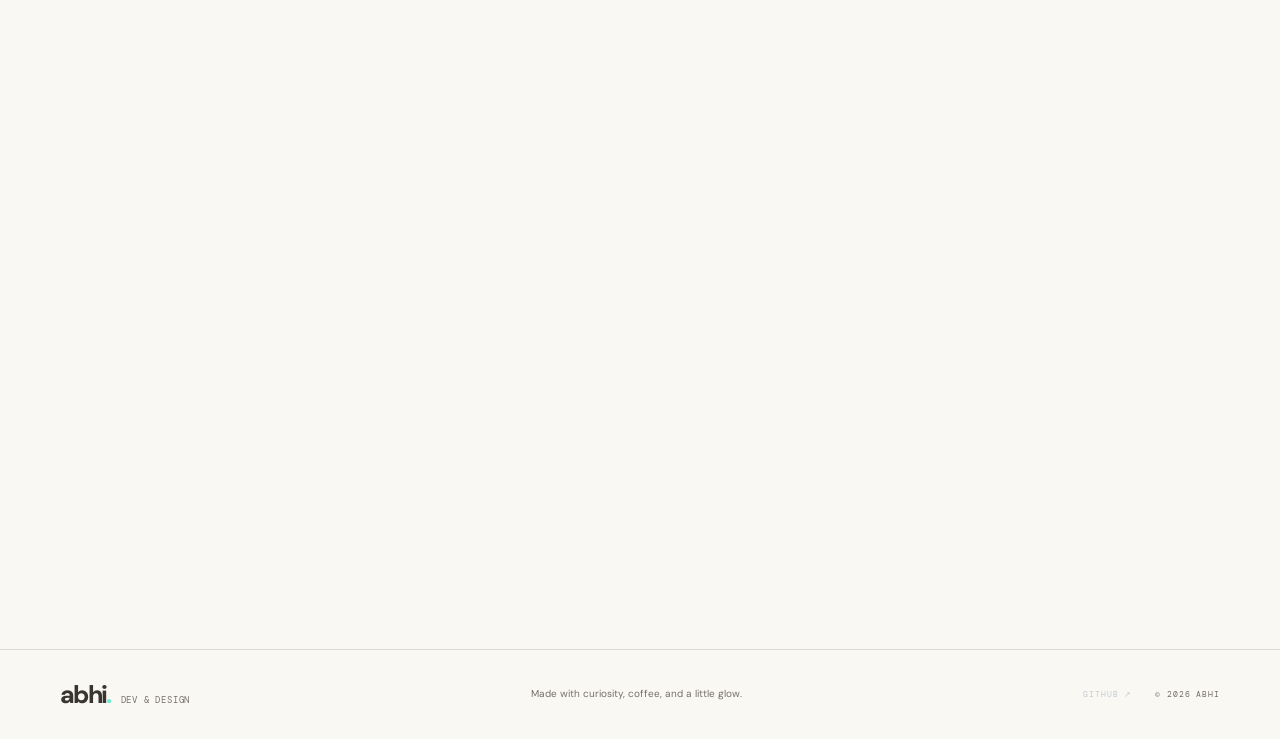
==== commit 70316fa3: "Remove blocking splash screen so portfolio renders immediately" ====
--- a/index.html
+++ b/index.html
@@ -3,7 +3,7 @@
 <head>
   <meta charset="utf-8">
   <meta name="viewport" content="width=device-width, initial-scale=1">
-  <meta name="theme-color" content="#070a12">
+  <meta name="theme-color" content="#faf8f2">
   <meta name="description" content="Abhi is a web developer and UI designer creating thoughtful digital experiences, AI-powered concepts, and modern interfaces.">
   <title>Abhi — Digital experiences, built with intent</title>
   <link rel="preconnect" href="https://fonts.googleapis.com">
@@ -11,19 +11,25 @@
   <link href="https://fonts.googleapis.com/css2?family=DM+Mono:wght@400;500&family=Manrope:wght@400;500;600;700;800&display=swap" rel="stylesheet">
   <link rel="stylesheet" href="css/styles.css">
   <link rel="stylesheet" href="css/studio.css">
+  <link rel="stylesheet" href="css/liquid-glass.css">
   <script>document.documentElement.classList.add('js');</script>
   <script src="js/app.js" defer></script>
   <script src="js/animations.js" defer></script>
   <script src="js/studio.js" defer></script>
 </head>
 <body>
-  <div class="loader" id="loader" aria-label="Loading portfolio" role="status"><span class="loader-mark">A<span>.</span></span><span class="loader-line"><i></i></span><span class="loader-label">MAKING SOMETHING GOOD</span></div>
+  <!-- No blocking splash screen: page content is immediately available. -->
   <div class="ambient ambient-one" aria-hidden="true"></div><div class="ambient ambient-two" aria-hidden="true"></div><div class="pointer-glow" aria-hidden="true"></div>
-  <header class="site-header"><a class="wordmark" href="#home" aria-label="Abhi home">abhi<span>.</span><small>DEV & DESIGN</small></a><button class="menu-toggle" aria-label="Open navigation" aria-expanded="false" aria-controls="main-nav"><span></span><span></span></button><nav class="main-nav" id="main-nav" aria-label="Main navigation"><a href="#work">Work</a><a href="#studio">Studio</a><a href="#about">About</a><a href="#toolkit">Toolkit</a><a href="#shop">Shop</a><a href="#contact">Contact</a><button class="nav-portal" type="button" data-open-portal><span class="status-dot"></span> Client portal <span aria-hidden="true">↗</span></button></nav></header>
+  <header class="site-header"><a class="wordmark" href="#home" aria-label="Abhi home">abhi<span>.</span><small>DEV & DESIGN</small></a><button class="menu-toggle" aria-label="Open navigation" aria-expanded="false" aria-controls="main-nav"><span></span><span></span></button><nav class="main-nav" id="main-nav" aria-label="Main navigation"><a href="#work">Work</a><a href="#studio">Studio</a><a href="#about">About</a><a href="#toolkit">Toolkit</a><a href="#shop">Shop</a><a href="cafe.html">Cafe ↗</a><a href="#contact">Contact</a><button class="nav-portal" type="button" data-open-portal><span class="status-dot"></span> Client portal <span aria-hidden="true">↗</span></button></nav></header>
   <main>
     <section class="hero page-wrap" id="home"><div class="hero-copy reveal"><p class="eyebrow"><span class="status-dot"></span> INDEPENDENT DEVELOPER & CREATIVE BUILDER</p><h1>Digital things,<br>with a little <span class="gradient-text">more feeling.</span></h1><p class="hero-lede">Hey, I’m Abhi — I turn bold ideas into useful, beautiful web experiences. Thoughtful design, purposeful code, and a spark of AI.</p><div class="hero-actions"><a class="button button-primary" href="#work">Explore my work <span aria-hidden="true">↘</span></a><a class="text-link" href="#contact">Have a project? <span aria-hidden="true">↗</span></a></div><div class="hero-footnote"><span class="scroll-indicator"></span> SCROLL TO EXPLORE <span class="footnote-line"></span> AVAILABLE FOR GOOD IDEAS</div></div><div class="hero-art reveal" aria-label="Animated generative neon artwork" role="img"><canvas class="hero-canvas" aria-hidden="true"></canvas><div class="art-grid"></div><div class="orbit orbit-a"></div><div class="orbit orbit-b"></div><div class="art-core"><span>A</span><i></i></div><span class="art-label label-top">CREATIVE CODE / 01</span><span class="art-label label-bottom">DESIGNED TO FEEL DIFFERENT</span><span class="art-cross cross-one">+</span><span class="art-cross cross-two">+</span></div><div class="hero-index" aria-hidden="true">01 — 04</div></section>
     <div class="signal-strip" aria-label="Design and development capabilities"><div class="signal-track"><span>DESIGN WITH INTENTION</span><i>✳</i><span>BUILD FOR THE WEB</span><i>✳</i><span>MAKE THE DETAILS MATTER</span><i>✳</i><span>DESIGN WITH INTENTION</span><i>✳</i><span>BUILD FOR THE WEB</span><i>✳</i><span>MAKE THE DETAILS MATTER</span><i>✳</i></div></div>
-    <section class="work-section section-wrap" id="work"><div class="section-heading reveal"><div><p class="eyebrow">A FEW THINGS IN THE WORKSHOP</p><h2>Selected <span class="gradient-text">work</span></h2></div><p>Small ideas, smart technology, and a focus on making every interaction count.</p></div><div class="filters reveal" role="group" aria-label="Filter projects"><button class="filter-chip active" type="button" data-filter="all" aria-pressed="true">All work <span>03</span></button><button class="filter-chip" type="button" data-filter="ai" aria-pressed="false">AI & automation</button><button class="filter-chip" type="button" data-filter="web" aria-pressed="false">Web & interface</button></div><div class="project-grid"><article class="project-card project-feature reveal" data-category="ai"><div class="project-visual visual-social"><div class="visual-top"><span class="mini-window"><i></i><i></i><i></i></span><span>MODERATION / 01</span></div><div class="chat-preview"><div class="chat-avatar">A</div><div><span class="chat-name">Community assistant</span><span class="chat-message">Hey! How can I help you today?</span></div><span class="chat-check">✳</span></div><div class="visual-caption">SMARTER COMMUNITY, SAFER CONVERSATIONS</div></div><div class="project-info"><div><p class="project-type">AI CONCEPT · SOCIAL</p><h3>Instagram AI Bot</h3></div><span class="project-arrow" aria-hidden="true">↗</span><p class="project-description">An assistant concept for faster replies, thoughtful moderation, and multilingual community support.</p><div class="tag-row"><span>AI & NLP</span><span>Automation</span><span>Community</span></div></div></article><article class="project-card reveal" data-category="ai"><div class="project-visual visual-video"><div class="visual-top"><span class="mini-window"><i></i><i></i><i></i></span><span>CREATOR TOOLS / 02</span></div><div class="play-orb"><span>▶</span></div><div class="activity-bars"><i></i><i></i><i></i><i></i><i></i><i></i><i></i><i></i><i></i><i></i><i></i><i></i><i></i><i></i><i></i></div><div class="visual-caption">LESS NOISE. MORE CREATIVE FLOW.</div></div><div class="project-info"><div><p class="project-type">AI CONCEPT · CREATOR</p><h3>YouTube AI Bot</h3></div><span class="project-arrow" aria-hidden="true">↗</span><p class="project-description">A creator-focused bot concept exploring helpful moderation and automated audience responses.</p><div class="tag-row"><span>AI</span><span>Moderation</span><span>Creator tools</span></div></div></article><article class="project-card reveal" data-category="web"><div class="project-visual visual-portfolio"><div class="visual-top"><span class="mini-window"><i></i><i></i><i></i></span><span>PERSONAL SITE / 03</span></div><div class="portfolio-mock"><span class="mock-kicker">A DIGITAL HOME</span><b>Ideas into<br><em>experiences.</em></b><span class="mock-button">EXPLORE ↗</span></div><div class="visual-caption">ABHI.DEV — PERSONAL PORTFOLIO</div></div><div class="project-info"><div><p class="project-type">WEB DESIGN · PORTFOLIO</p><h3>ABHI.DEV</h3></div><span class="project-arrow" aria-hidden="true">↗</span><p class="project-description">A personal space for experiments, web work, and the next idea worth bringing to life.</p><div class="tag-row"><span>HTML</span><span>CSS</span><span>JavaScript</span></div></div></article></div><p class="project-note reveal"><span>✳</span> These are explorations and concepts. More real-world builds are on the way.</p></section>
+    <section class="work-section section-wrap" id="work"><div class="section-heading reveal"><div><p class="eyebrow">A FEW THINGS IN THE WORKSHOP</p><h2>Selected <span class="gradient-text">work</span></h2></div><p>Small ideas, smart technology, and a focus on making every interaction count.</p></div><div class="filters reveal" role="group" aria-label="Filter projects"><button class="filter-chip active" type="button" data-filter="all" aria-pressed="true">All work <span>04</span></button><button class="filter-chip" type="button" data-filter="ai" aria-pressed="false">AI & automation</button><button class="filter-chip" type="button" data-filter="web" aria-pressed="false">Web & interface</button></div><div class="project-grid">
+      <article class="project-card project-feature reveal" data-category="ai"><div class="project-visual visual-social"><div class="visual-top"><span class="mini-window"><i></i><i></i><i></i></span><span>MODERATION / 01</span></div><div class="chat-preview"><div class="chat-avatar">A</div><div><span class="chat-name">Community assistant</span><span class="chat-message">Hey! How can I help you today?</span></div><span class="chat-check">✳</span></div><div class="visual-caption">SMARTER COMMUNITY, SAFER CONVERSATIONS</div></div><div class="project-info"><div><p class="project-type">AI CONCEPT · SOCIAL</p><h3>Instagram AI Bot</h3></div><span class="project-arrow" aria-hidden="true">↗</span><p class="project-description">An assistant concept for faster replies, thoughtful moderation, and multilingual community support.</p><div class="tag-row"><span>AI & NLP</span><span>Automation</span><span>Community</span></div></div></article>
+      <article class="project-card reveal" data-category="ai"><div class="project-visual visual-video"><div class="visual-top"><span class="mini-window"><i></i><i></i><i></i></span><span>CREATOR TOOLS / 02</span></div><div class="play-orb"><span>▶</span></div><div class="activity-bars"><i></i><i></i><i></i><i></i><i></i><i></i><i></i><i></i><i></i><i></i><i></i><i></i><i></i><i></i><i></i></div><div class="visual-caption">LESS NOISE. MORE CREATIVE FLOW.</div></div><div class="project-info"><div><p class="project-type">AI CONCEPT · CREATOR</p><h3>YouTube AI Bot</h3></div><span class="project-arrow" aria-hidden="true">↗</span><p class="project-description">A creator-focused bot concept exploring helpful moderation and automated audience responses.</p><div class="tag-row"><span>AI</span><span>Moderation</span><span>Creator tools</span></div></div></article>
+      <article class="project-card reveal" data-category="web"><div class="project-visual visual-portfolio"><div class="visual-top"><span class="mini-window"><i></i><i></i><i></i></span><span>PERSONAL SITE / 03</span></div><div class="portfolio-mock"><span class="mock-kicker">A DIGITAL HOME</span><b>Ideas into<br><em>experiences.</em></b><span class="mock-button">EXPLORE ↗</span></div><div class="visual-caption">ABHI.DEV — PERSONAL PORTFOLIO</div></div><div class="project-info"><div><p class="project-type">WEB DESIGN · PORTFOLIO</p><h3>ABHI.DEV</h3></div><span class="project-arrow" aria-hidden="true">↗</span><p class="project-description">A personal space for experiments, web work, and the next idea worth bringing to life.</p><div class="tag-row"><span>HTML</span><span>CSS</span><span>JavaScript</span></div></div></article>
+      <article class="project-card cafe-project reveal" data-category="web" data-project="little-ritual"><a class="cafe-project-link" href="cafe.html"><div class="project-visual cafe-project-visual"><div class="visual-top"><span class="mini-window"><i></i><i></i><i></i></span><span>CAFE EXPERIENCE / 04</span></div><div class="cafe-project-sun"></div><span class="cafe-project-cup" aria-hidden="true">☕</span><span class="cafe-project-cold" aria-hidden="true">🥤</span><span class="cafe-project-choco" aria-hidden="true">🍫</span><span class="cafe-project-title">little ritual<small>COFFEE · TEA · TREATS</small></span><div class="visual-caption">A LITTLE CAFE CONCEPT BY ABHI</div></div><div class="project-info"><div><p class="project-type">INTERACTIVE STORE · CAFE</p><h3>Little Ritual</h3></div><span class="project-arrow" aria-hidden="true">↗</span><p class="project-description">A warm, animated cafe menu for coffee, cool drinks, tea, and chocolate with interactive demo tray.</p><div class="tag-row"><span>Storefront UI</span><span>Menu filters</span><span>Cart demo</span></div></div></a></article>
+    </div><p class="project-note reveal"><span>✳</span> AI bots and store are portfolio concepts; real services, orders, and payments are not connected.</p></section>
     <section class="studio-section section-wrap" id="studio"><div class="section-heading reveal"><div><p class="eyebrow">FROM FIRST SKETCH TO FINAL PIXEL</p><h2>The little <span class="gradient-text">studio.</span></h2></div><p>Thoughtful digital work, designed around people — not just screens.</p></div><div class="service-grid"><article class="service-card reveal"><span class="service-index">01</span><div class="service-icon icon-design"><i></i><i></i><i></i><i></i></div><h3>Interface design</h3><p>Clear, distinctive interfaces with the details and visual rhythm that make a product feel considered.</p><span class="service-foot">WIREFRAMES · UI · PROTOTYPES</span></article><article class="service-card reveal"><span class="service-index">02</span><div class="service-icon icon-build"><i></i><i></i><i></i></div><h3>Web experiences</h3><p>Responsive, accessible websites that load quickly, work smoothly, and look great on every screen.</p><span class="service-foot">HTML · CSS · JAVASCRIPT</span></article><article class="service-card reveal"><span class="service-index">03</span><div class="service-icon icon-motion"><i></i><i></i><i></i></div><h3>Motion & interaction</h3><p>Useful, purposeful motion that gives a site personality without getting in the way.</p><span class="service-foot">MICRO-INTERACTIONS · MOTION</span></article></div><div class="process-row reveal"><span class="process-label">HOW I LIKE TO WORK</span><div><b>01</b><span>Listen</span></div><i>→</i><div><b>02</b><span>Explore</span></div><i>→</i><div><b>03</b><span>Build</span></div><i>→</i><div><b>04</b><span>Polish</span></div></div></section>
     <section class="about-section section-wrap" id="about"><div class="about-stamp reveal"><div class="stamp-orbit"><span>CURIOUS BY NATURE · CREATIVE BY CHOICE · </span></div><div class="stamp-center">A<span>.</span></div></div><div class="about-copy reveal"><p class="eyebrow">A LITTLE ABOUT ME</p><h2>Curiosity is my<br>favorite <span class="gradient-text">tool.</span></h2><p>I’m Abhi, a developer and UI designer who enjoys making the web feel more human. I’m interested in the meeting point between useful technology, expressive visuals, and a really good user experience.</p><p>From AI-powered ideas to clean, responsive interfaces, I like learning by building — and making each project a little better than the last.</p><a class="text-link" href="https://github.com/AbhiWebDesigner" target="_blank" rel="noreferrer">Find me on GitHub <span aria-hidden="true">↗</span></a></div></section>
     <section class="toolkit-section section-wrap" id="toolkit"><div class="section-heading reveal"><div><p class="eyebrow">MY DIGITAL TOOLBOX</p><h2>Built to <span class="gradient-text">make.</span></h2></div><p>A growing toolkit for designing, building, and bringing interactive ideas to the browser.</p></div><div class="toolkit-grid reveal"><div class="tool-group"><span class="tool-number">01 / FRONTEND</span><div class="tool-list"><span>HTML5</span><span>CSS3</span><span>JavaScript</span><span>Responsive UI</span></div></div><div class="tool-group"><span class="tool-number">02 / EXPLORING</span><div class="tool-list"><span>Python</span><span>Django</span><span>AI concepts</span><span>Automation</span></div></div><div class="tool-group"><span class="tool-number">03 / APPROACH</span><div class="tool-list"><span>UI & UX</span><span>Motion design</span><span>Accessible web</span><span>Always learning</span></div></div></div></section>
--- a/css/studio.css
+++ b/css/studio.css
@@ -1,7 +1,2 @@
-/* Additional studio, shop and generative-graphic layer */
-.hero-art{overflow:hidden}.hero-canvas{position:absolute;inset:0;width:100%;height:100%;z-index:-1;opacity:.72;pointer-events:none}.signal-strip{overflow:hidden;border-block:1px solid rgba(193,211,228,.1);background:rgba(255,255,255,.012);padding:13px 0}.signal-track{width:max-content;display:flex;align-items:center;gap:35px;animation:signal-drift 32s linear infinite;color:#a8b5bd;font:9px var(--mono);letter-spacing:.15em}.signal-track i{color:var(--cyan);font-style:normal;font-size:13px}@keyframes signal-drift{to{transform:translateX(-50%)}}
-.studio-section{padding:105px 0 92px;border-top:1px solid var(--line)}.service-grid{display:grid;grid-template-columns:repeat(3,1fr);gap:14px}.service-card{min-height:270px;position:relative;padding:26px 24px 22px;overflow:hidden;border:1px solid var(--line);background:linear-gradient(145deg,#ffffff08,#ffffff01);transition:transform .3s,border-color .3s,box-shadow .3s}.service-card:after{content:"";position:absolute;width:170px;height:170px;right:-110px;top:-115px;border-radius:50%;background:#68f0d115;filter:blur(20px);transition:all .4s}.service-card:hover{transform:translateY(-5px);border-color:#68f0d15c;box-shadow:0 12px 36px #0004}.service-card:hover:after{right:-55px;top:-65px}.service-index{position:absolute;right:20px;top:17px;color:#75848d;font:10px var(--mono)}.service-icon{width:53px;height:53px;margin:9px 0 22px;position:relative;display:flex;align-items:center;justify-content:center;gap:4px;border:1px solid #68f0d135;border-radius:14px;background:#68f0d109;box-shadow:inset 0 0 20px #68f0d10a}.icon-design i{width:7px;height:21px;border:1px solid var(--cyan);border-radius:8px;transform:rotate(25deg)}.icon-design i:nth-child(2){height:13px;border-color:var(--violet);transform:rotate(-25deg)}.icon-design i:nth-child(3){height:17px}.icon-design i:nth-child(4){height:10px;border-color:var(--violet);transform:rotate(-25deg)}.icon-build{gap:0}.icon-build i{width:18px;height:18px;border:1px solid var(--cyan);border-radius:50%}.icon-build i:nth-child(2){margin-left:-7px;border-color:var(--violet)}.icon-build i:nth-child(3){margin-left:-7px;border-color:#fff}.icon-motion i{width:6px;height:12px;border-radius:5px;background:var(--cyan);box-shadow:0 0 12px #68f0d1}.icon-motion i:nth-child(2){height:25px;background:var(--violet);box-shadow:0 0 12px #a88bff}.icon-motion i:nth-child(3){height:17px}.service-card h3{margin:0 0 9px;font-size:18px;letter-spacing:-.04em}.service-card p{max-width:290px;margin:0;color:var(--muted);font-size:11px;line-height:1.85}.service-foot{position:absolute;left:24px;bottom:20px;color:#8a989c;font:8px var(--mono);letter-spacing:.1em}.process-row{display:flex;align-items:center;justify-content:space-between;gap:15px;margin-top:24px;padding:20px 22px;border:1px solid var(--line);background:#ffffff03}.process-label{color:var(--muted);font:9px var(--mono);letter-spacing:.1em}.process-row>div{display:flex;align-items:center;gap:9px;font-size:11px}.process-row>div b{color:var(--cyan);font:9px var(--mono)}.process-row>i{color:#66737d;font-style:normal;font-size:12px}
-.shop-section{padding:102px 0 86px;border-top:1px solid var(--line)}.shop-header{display:flex;align-items:center;justify-content:space-between;gap:35px;margin-bottom:32px}.shop-header .eyebrow{margin-bottom:13px}.shop-header h2{margin:0;font-size:clamp(42px,5vw,58px);letter-spacing:-.075em;line-height:1.04}.shop-header>div:first-child>p:last-child{max-width:440px;margin:16px 0 0;color:var(--muted);font-size:12px;line-height:1.85}.shop-orbit{width:140px;height:140px;flex:none;position:relative;display:grid;place-items:center;border:1px solid #68f0d13d;border-radius:50%;background:radial-gradient(circle,#68f0d11b,transparent 65%);box-shadow:0 0 48px #68f0d10c}.shop-orbit:before,.shop-orbit:after{content:"";position:absolute;inset:12px;border:1px dashed #68f0d150;border-radius:50%;animation:spin 24s linear infinite}.shop-orbit:after{inset:-9px;border-style:solid;border-color:#a88bff38;transform:rotateX(70deg) rotate(25deg);animation:orbit-rock 8s ease-in-out infinite alternate}.shop-orbit span{z-index:1;text-align:center;color:#dbfff5;font:10px/1.6 var(--mono);letter-spacing:.12em}.shop-orbit i{position:absolute;right:12px;top:36px;width:7px;height:7px;border-radius:50%;background:var(--cyan);box-shadow:0 0 14px var(--cyan)}@keyframes orbit-rock{to{transform:rotateX(70deg) rotate(65deg)}}.shelf-grid{display:grid;grid-template-columns:repeat(3,1fr);gap:14px}.shelf-card{padding:12px 12px 18px;border:1px solid var(--line);background:linear-gradient(145deg,#ffffff06,#ffffff01);transition:transform .3s,border-color .3s}.shelf-card:hover{transform:translateY(-5px);border-color:#68f0d15c}.shelf-art{height:185px;position:relative;display:grid;place-items:center;overflow:hidden;border:1px solid #ffffff0a;background:#0a121a}.shelf-art:before{content:"";position:absolute;inset:0;background-image:linear-gradient(#ffffff08 1px,transparent 1px),linear-gradient(90deg,#ffffff08 1px,transparent 1px);background-size:27px 27px;mask-image:radial-gradient(ellipse,black,transparent 75%)}.shelf-art-one{background:radial-gradient(ellipse at 60% 45%,#17463f,#0a121a 70%)}.resource-window{z-index:1;width:65%;height:67%;position:relative;padding:24px 14px 12px;border:1px solid #68f0d167;background:#0b141ce8;box-shadow:0 0 36px #68f0d125;transform:rotate(-4deg);transition:transform .35s}.shelf-card:hover .resource-window{transform:rotate(0) scale(1.04)}.resource-dots{position:absolute;left:10px;top:9px;display:flex;gap:4px}.resource-dots i{width:4px;height:4px;background:#6be8c7;border-radius:50%}.resource-dots i:nth-child(2){background:#a88bff}.resource-dots i:nth-child(3){background:#e8c879}.resource-lines{display:grid;gap:7px}.resource-lines i{height:5px;width:89%;background:linear-gradient(90deg,#69e6cb99,#69e6cb08);border-radius:5px}.resource-lines i:nth-child(2){width:65%;background:linear-gradient(90deg,#a88bff99,#a88bff08)}.resource-lines i:nth-child(3){width:78%}.resource-window>span{position:absolute;right:9px;bottom:4px;color:#dffff5;font:9px var(--mono)}.shelf-art-two{background:radial-gradient(ellipse at 50% 50%,#30214d,#0a121a 70%)}.resource-orbit{width:105px;height:105px;display:grid;place-items:center;border:1px solid #b69aff8c;border-radius:50%;box-shadow:0 0 40px #ad88ff2a,inset 0 0 30px #ad88ff20;animation:float 4s ease-in-out infinite}.resource-orbit:before,.resource-orbit:after{content:"";position:absolute;width:140px;height:54px;border:1px solid #68f0d174;border-radius:50%;transform:rotate(-34deg)}.resource-orbit:after{transform:rotate(54deg);border-color:#b69aff74}.resource-orbit span{color:#e2d6ff;font-size:29px;text-shadow:0 0 18px #b69aff}.color-swatches{position:absolute;bottom:21px;display:flex;gap:5px}.color-swatches i{width:21px;height:5px;border-radius:4px;background:#68f0d1}.color-swatches i:nth-child(2){background:#a88bff}.color-swatches i:nth-child(3){background:#f394c7}.color-swatches i:nth-child(4){background:#f7d58b}.shelf-art-three{background:radial-gradient(ellipse at 65% 35%,#253b48,#0a121a 70%)}.template-card{z-index:1;width:64%;height:67%;display:flex;align-items:flex-end;justify-content:space-between;padding:15px;border:1px solid #91eee57a;background:linear-gradient(145deg,#68f0d122,#a88bff17);box-shadow:0 0 38px #68f0d119;transform:rotate(4deg);transition:transform .35s}.shelf-card:hover .template-card{transform:rotate(0) scale(1.04)}.template-card span{font-size:16px;font-weight:800;line-height:1.15;letter-spacing:-.05em}.template-card i{color:var(--cyan);font-style:normal}.shelf-meta{display:flex;justify-content:space-between;gap:8px;margin-top:15px;color:#94aaa9;font:8px var(--mono);letter-spacing:.08em}.shelf-meta span:last-child{color:#d8c895}.shelf-card h3{margin:9px 0 2px;font-size:16px;letter-spacing:-.04em}.shelf-card p{margin:0;color:var(--muted);font-size:10px}.shop-disclaimer{margin:15px 0 0;color:#7f8b96;font:9px var(--mono);letter-spacing:.03em}
-@media(max-width:850px){.main-nav{gap:15px}.main-nav>a{font-size:11px}.nav-portal{font-size:10px;padding:8px}.service-card{padding-inline:18px}.service-foot{left:18px;font-size:7px}}
-@media(max-width:680px){.main-nav{max-height:calc(100vh - 70px);overflow:auto}.signal-track{gap:22px;font-size:8px}.studio-section,.shop-section{padding-top:70px;padding-bottom:65px}.service-grid,.shelf-grid{grid-template-columns:1fr}.service-card{min-height:235px;padding:22px}.service-foot{left:22px}.process-row{display:grid;grid-template-columns:1fr 1fr;gap:14px;padding:17px}.process-label{grid-column:span 2}.process-row>i{display:none}.process-row>div{padding:8px 0;border-top:1px solid var(--line)}.shop-header{align-items:flex-start}.shop-orbit{width:95px;height:95px;margin-top:12px}.shop-orbit:before{inset:8px}.shop-orbit:after{inset:-7px}.shop-orbit span{font-size:8px}.shelf-art{height:205px}.service-card p{max-width:340px}}
-@media(prefers-reduced-motion:reduce){.signal-track{animation:none}.shop-orbit:before,.shop-orbit:after{animation:none}.hero-canvas{display:none}}
+/* Integrated cafe project card and persistent cafe shortcut. */
+.cafe-project-link{display:block;height:100%;color:inherit;text-decoration:none}.cafe-project-visual{min-height:235px;position:relative;overflow:hidden;background:radial-gradient(ellipse at 52% 55%,#c9945d 0,#e5cda6 28%,#829783 29%,#344b40 75%)}.cafe-project-sun{position:absolute;width:175px;height:175px;left:50%;top:51%;transform:translate(-50%,-50%);border-radius:50%;background:radial-gradient(circle at 38% 30%,#fff0c8,#dfad6c 72%);box-shadow:0 0 60px #efc57965;animation:cafe-card-sun 6s ease-in-out infinite}.cafe-project-cup,.cafe-project-cold,.cafe-project-choco{position:absolute;z-index:2;filter:drop-shadow(0 13px 10px #20160e50);transition:transform .35s}.cafe-project-cup{left:calc(50% - 75px);top:65px;font-size:83px;transform:rotate(-9deg)}.cafe-project-cold{left:calc(50% + 24px);top:94px;font-size:67px;transform:rotate(8deg)}.cafe-project-choco{left:calc(50% - 6px);top:154px;font-size:37px;transform:rotate(-12deg)}.cafe-project:hover .cafe-project-cup{transform:translateY(-7px) rotate(-5deg)}.cafe-project:hover .cafe-project-cold{transform:translateY(-5px) rotate(4deg)}.cafe-project-title{position:absolute;z-index:3;left:17px;bottom:40px;color:#fff4de;font:700 24px var(--serif);text-shadow:0 2px 12px #362315b3}.cafe-project-title small{display:block;margin-top:3px;color:#fff0d2;font:7px var(--mono);letter-spacing:.14em}.cafe-project-visual .visual-top,.cafe-project-visual .visual-caption{z-index:4;color:#fff1d2}.cafe-project-visual .mini-window i{background:#ffdf9e}.cafe-project-visual .mini-window i:first-child{background:#90c7a2}.cafe-launch{position:fixed;z-index:25;right:22px;bottom:22px;display:flex;align-items:center;gap:10px;padding:9px 13px 9px 9px;border:1px solid #68f0d166;background:rgba(9,17,24,.92);color:#eafcf6;box-shadow:0 9px 30px #0005,0 0 24px #68f0d11a;backdrop-filter:blur(12px);transition:transform .2s,border-color .2s}.cafe-launch:hover{transform:translateY(-3px);border-color:#68f0d1}.cafe-launch-icon{width:33px;height:33px;display:grid;place-items:center;background:#68f0d11b;font-size:18px}.cafe-launch b,.cafe-launch small{display:block}.cafe-launch b{font-size:10px}.cafe-launch small{margin-top:2px;color:#9eb8b0;font:7px var(--mono);letter-spacing:.06em}@keyframes cafe-card-sun{50%{transform:translate(-50%,-50%) scale(1.05);box-shadow:0 0 75px #efc5798c}}@media(max-width:680px){.cafe-project-visual{min-height:220px}.cafe-launch{right:12px;bottom:12px}.cafe-launch-icon{width:29px;height:29px}}@media(prefers-reduced-motion:reduce){.cafe-project-sun{animation:none}}
--- a/css/liquid-glass.css
+++ b/css/liquid-glass.css
@@ -0,0 +1,47 @@
+/* Warm, colorful liquid-glass art direction for the portfolio and cafe pages. */
+:root{--glass-edge:rgba(255,255,255,.62);--glass-shadow:0 18px 55px rgba(49,43,35,.10),inset 0 1px 0 rgba(255,255,255,.78)}
+html{scroll-behavior:smooth;background:#f8f6f0}
+body{position:relative;isolation:isolate;overflow-x:hidden;background-color:#f8f6f0!important;background-image:radial-gradient(ellipse at 9% 17%,rgba(107,229,194,.28),transparent 30%),radial-gradient(ellipse at 83% 18%,rgba(181,153,255,.23),transparent 31%),radial-gradient(ellipse at 70% 79%,rgba(255,165,164,.19),transparent 29%),radial-gradient(ellipse at 23% 82%,rgba(255,213,131,.22),transparent 29%)!important;background-size:180% 180%!important;background-position:0% 50%;background-attachment:fixed!important;animation:warm-aurora 34s ease-in-out infinite alternate!important}
+@keyframes warm-aurora{0%{background-position:0% 20%}50%{background-position:70% 60%}100%{background-position:100% 30%}}
+/* Original ABHI.DEV portfolio: light editorial canvas like the supplied reference, with a dark glass header. */
+body:not(:has(.cafe-header)){color-scheme:light;--text:#211f20;--muted:#77736e;--line:rgba(93,83,70,.15);color:#242120;background-color:#faf8f2!important;background-image:radial-gradient(ellipse at 7% 26%,rgba(111,235,201,.24),transparent 29%),radial-gradient(ellipse at 77% 15%,rgba(156,169,255,.19),transparent 32%),radial-gradient(ellipse at 88% 64%,rgba(247,164,188,.15),transparent 31%),radial-gradient(ellipse at 41% 91%,rgba(255,205,127,.17),transparent 34%)!important}
+body:not(:has(.cafe-header)) .site-header{color:#f5f4f2;background:rgba(34,37,42,.91)!important;border-bottom:1px solid rgba(255,255,255,.17)!important;box-shadow:0 10px 38px rgba(32,29,25,.15);backdrop-filter:blur(24px) saturate(155%);-webkit-backdrop-filter:blur(24px) saturate(155%)}
+body:not(:has(.cafe-header)) .site-header .wordmark,body:not(:has(.cafe-header)) .site-header .main-nav>a{color:#f1f0ee}
+body:not(:has(.cafe-header)) .site-header .wordmark small,body:not(:has(.cafe-header)) .site-header .main-nav>a:hover{color:#c6c7cb}
+body:not(:has(.cafe-header)) .nav-portal{color:#f3f2ef;background:rgba(255,255,255,.08)!important;border-color:rgba(255,255,255,.36)!important;box-shadow:inset 0 1px 0 rgba(255,255,255,.15)}
+body:not(:has(.cafe-header)) .hero h1,body:not(:has(.cafe-header)) .section-heading h2,body:not(:has(.cafe-header)) .about-copy h2,body:not(:has(.cafe-header)) .contact-card h2{color:#242120}
+body:not(:has(.cafe-header)) .hero-lede,body:not(:has(.cafe-header)) .section-heading>p,body:not(:has(.cafe-header)) .about-copy>p:not(.eyebrow),body:not(:has(.cafe-header)) .contact-card>p:not(.eyebrow){color:#716b65}
+body:not(:has(.cafe-header)) .eyebrow,body:not(:has(.cafe-header)) .hero-footnote,body:not(:has(.cafe-header)) .art-label,body:not(:has(.cafe-header)) .hero-index{color:#756e66}
+body:not(:has(.cafe-header)) .section-heading h2 .gradient-text,body:not(:has(.cafe-header)) .about-copy h2 .gradient-text,body:not(:has(.cafe-header)) .contact-card h2 .gradient-text{filter:saturate(.9)}
+body:not(:has(.cafe-header)) .work-section,body:not(:has(.cafe-header)) .studio-section,body:not(:has(.cafe-header)) .about-section,body:not(:has(.cafe-header)) .toolkit-section,body:not(:has(.cafe-header)) .shop-section{border-color:rgba(74,65,57,.15)}
+body:not(:has(.cafe-header)) .project-card,body:not(:has(.cafe-header)) .service-card,body:not(:has(.cafe-header)) .shelf-card,body:not(:has(.cafe-header)) .tool-group,body:not(:has(.cafe-header)) .toolkit-grid,body:not(:has(.cafe-header)) .contact-card{color:#252321;background:rgba(255,255,255,.47)!important;border-color:rgba(255,255,255,.82)!important;box-shadow:0 18px 55px rgba(68,59,48,.09),inset 0 1px 0 rgba(255,255,255,.94);backdrop-filter:blur(24px) saturate(145%);-webkit-backdrop-filter:blur(24px) saturate(145%)}
+body:not(:has(.cafe-header)) .project-card:hover,body:not(:has(.cafe-header)) .service-card:hover,body:not(:has(.cafe-header)) .shelf-card:hover{border-color:rgba(70,174,151,.55)!important;box-shadow:0 20px 55px rgba(55,47,38,.14),0 0 30px rgba(91,209,183,.13)}
+body:not(:has(.cafe-header)) .project-info h3,body:not(:has(.cafe-header)) .service-card h3,body:not(:has(.cafe-header)) .shelf-card h3{color:#252321}
+body:not(:has(.cafe-header)) .project-description,body:not(:has(.cafe-header)) .service-card p,body:not(:has(.cafe-header)) .shelf-card p{color:#716b65}
+body:not(:has(.cafe-header)) .project-type,body:not(:has(.cafe-header)) .tool-number,body:not(:has(.cafe-header)) .service-foot,body:not(:has(.cafe-header)) .shelf-meta,body:not(:has(.cafe-header)) .shop-disclaimer{color:#68786f}
+body:not(:has(.cafe-header)) .tag-row span,body:not(:has(.cafe-header)) .tool-list span{color:#514e49;border-color:rgba(83,77,68,.2)}
+body:not(:has(.cafe-header)) .filters{border-color:transparent!important;background:transparent!important;box-shadow:none}
+body:not(:has(.cafe-header)) .filter-chip{color:#655f58;background:rgba(255,255,255,.48)!important;border-color:rgba(255,255,255,.85)!important;box-shadow:0 5px 16px rgba(46,39,32,.05),inset 0 1px 0 white}
+body:not(:has(.cafe-header)) .filter-chip.active,body:not(:has(.cafe-header)) .filter-chip:hover{color:#233b34;background:rgba(115,236,205,.36)!important;border-color:rgba(75,173,149,.4)!important}
+body:not(:has(.cafe-header)) .contact-card{background:linear-gradient(115deg,rgba(255,255,255,.70),rgba(244,239,250,.57))!important}
+body:not(:has(.cafe-header)) .contact-orb{opacity:.55}
+body:not(:has(.cafe-header)) .site-footer{color:#393632;border-color:rgba(74,65,57,.17)}
+body:not(:has(.cafe-header)) .site-footer>p,body:not(:has(.cafe-header)) .site-footer>div span{color:#746e68}
+body:not(:has(.cafe-header)) .portal-dialog{color:#282523;background:rgba(250,248,243,.88);border-color:rgba(255,255,255,.86);box-shadow:0 25px 90px rgba(39,34,28,.2);backdrop-filter:blur(28px) saturate(150%);-webkit-backdrop-filter:blur(28px) saturate(150%)}
+body:not(:has(.cafe-header)) .portal-dialog .portal-copy{color:#716b65}
+body:not(:has(.cafe-header)) .menu-toggle{border-color:rgba(255,255,255,.3)}
+body:not(:has(.cafe-header)) .menu-toggle span{background:#fff}
+/* Cafe concept gets the same fluid pastel ambience and translucent surfaces. */
+body:has(.cafe-header){color-scheme:light;background-color:#f8f1e7!important;background-image:radial-gradient(ellipse at 10% 12%,rgba(255,173,119,.28),transparent 32%),radial-gradient(ellipse at 84% 17%,rgba(133,195,154,.25),transparent 31%),radial-gradient(ellipse at 75% 77%,rgba(207,163,232,.23),transparent 31%),radial-gradient(ellipse at 19% 84%,rgba(255,214,129,.25),transparent 32%)!important}
+.cafe-header{background:rgba(255,251,244,.67)!important;border-bottom-color:rgba(255,255,255,.9)!important;box-shadow:0 8px 35px rgba(92,70,44,.08);backdrop-filter:blur(25px) saturate(160%);-webkit-backdrop-filter:blur(25px) saturate(160%)}
+.cart-trigger,.category-tab,.menu-search,.add-button{background-color:rgba(255,255,255,.50);border-color:rgba(255,255,255,.86);box-shadow:0 6px 18px rgba(84,67,45,.05),inset 0 1px 0 white;backdrop-filter:blur(18px);-webkit-backdrop-filter:blur(18px)}
+.menu-section{background:rgba(239,231,216,.48)!important;backdrop-filter:blur(12px);-webkit-backdrop-filter:blur(12px)}
+.product-card{background:rgba(255,252,247,.62)!important;border-color:rgba(255,255,255,.9)!important;box-shadow:0 12px 35px rgba(102,74,43,.09),inset 0 1px 0 white;backdrop-filter:blur(22px) saturate(145%);-webkit-backdrop-filter:blur(22px) saturate(145%)}
+.product-card:hover{box-shadow:0 18px 42px rgba(102,74,43,.15),0 0 24px rgba(255,255,255,.7)}
+.product-art{background-image:linear-gradient(140deg,rgba(255,255,255,.35),transparent 55%,rgba(255,255,255,.13)),radial-gradient(ellipse at 20% 20%,rgba(255,255,255,.65),transparent 42%);background-color:var(--art-bg,#e9e1d3)}
+.cart-panel{background:rgba(255,251,244,.88)!important;border-left:1px solid white;backdrop-filter:blur(30px) saturate(150%);-webkit-backdrop-filter:blur(30px) saturate(150%)}
+.demo-dialog{background:rgba(255,251,244,.92)!important;border-color:white;backdrop-filter:blur(26px) saturate(150%);-webkit-backdrop-filter:blur(26px) saturate(150%)}
+.cafe-footer{background:rgba(239,231,216,.58)!important;backdrop-filter:blur(18px);-webkit-backdrop-filter:blur(18px)}
+.cafe-button,.checkout-button{box-shadow:0 8px 22px rgba(53,92,67,.18),inset 0 1px 0 rgba(255,255,255,.28)}
+@media(prefers-reduced-motion:reduce){body{animation:none!important;background-position:50% 50%!important}}
+@supports not (backdrop-filter:blur(1px)){body:not(:has(.cafe-header)) .site-header{background:rgba(34,37,42,.97)!important}body:not(:has(.cafe-header)) .project-card,body:not(:has(.cafe-header)) .service-card,body:not(:has(.cafe-header)) .shelf-card,body:not(:has(.cafe-header)) .contact-card{background:rgba(255,255,255,.94)!important}.cafe-header,.product-card,.cart-panel{background:rgba(255,251,244,.97)!important}}
